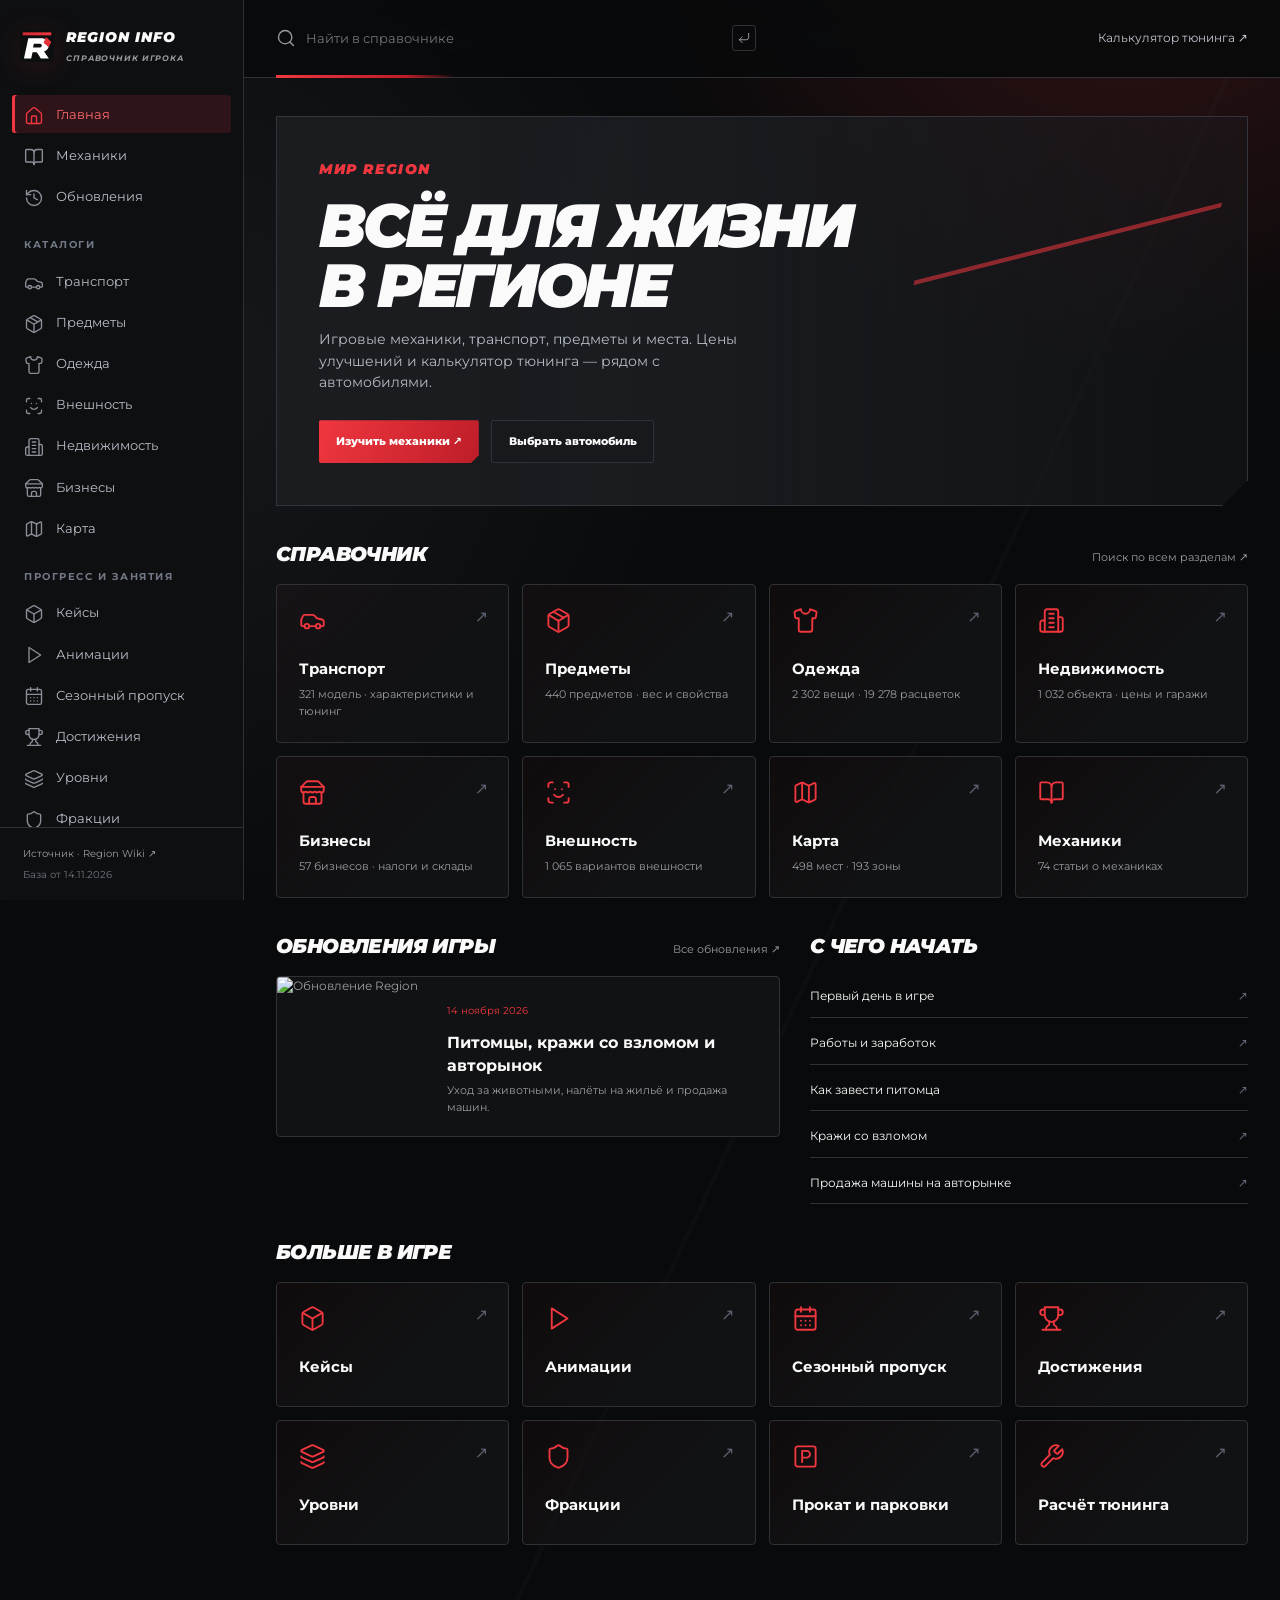
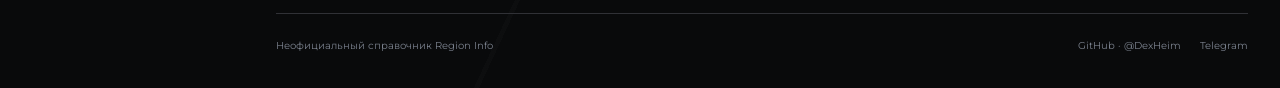
==== index.html @ dac3c439 "Fix nested season reward card sizing" ====
<!doctype html>
<html lang="ru">
<head>
  <meta charset="utf-8">
  <meta name="viewport" content="width=device-width, initial-scale=1">
  <meta name="description" content="Region Info — транспорт и тюнинг, предметы, работы, игровые механики, недвижимость и карта Region.">
  <meta name="theme-color" content="#090a0b">
  <title>Region Info — справочник по игре Region</title>
  <link rel="icon" href="assets/img/region-info-icon.svg" type="image/svg+xml">
  <link rel="stylesheet" href="assets/css/fonts.css">
  <link rel="stylesheet" href="assets/css/wiki.css?v=20261114-6">
  <link rel="stylesheet" href="assets/css/catalog.css?v=20261114-6">
  <link rel="stylesheet" href="assets/css/details.css?v=20261114-6">
</head>
<body>
  <a class="skip" href="#main">К содержанию</a>
  <aside class="sidebar" id="sidebar">
    <a class="brand" href="#/" aria-label="Region Info — главная">
      <img src="assets/img/region-info-icon.svg" width="42" height="42" alt="">
      <span><strong>REGION INFO</strong><small>Справочник игрока</small></span>
    </a>
    <nav id="navigation" aria-label="Разделы справочника"></nav>
    <div class="sidebar-footer">
      <a href="https://wiki.region.game/" target="_blank" rel="noreferrer">Источник · Region Wiki ↗</a>
      <span id="importDate">Загрузка базы…</span>
    </div>
  </aside>
  <div class="workspace">
    <header class="topbar">
      <button class="icon-button menu-button" id="menuButton" aria-label="Открыть разделы" aria-expanded="false" aria-controls="sidebar"><svg class="icon" aria-hidden="true"><use href="assets/img/icons.svg#menu"></use></svg></button>
      <a class="mobile-brand" href="#/">REGION INFO</a>
      <form class="global-search" id="globalSearch" role="search">
        <span aria-hidden="true"><svg class="icon" aria-hidden="true"><use href="assets/img/icons.svg#search"></use></svg></span>
        <label class="sr-only" for="globalQuery">Поиск по всему справочнику</label>
        <input id="globalQuery" type="search" placeholder="Найти в справочнике" autocomplete="off">
        <button type="submit" aria-label="Найти"><svg class="icon" aria-hidden="true"><use href="assets/img/icons.svg#corner-down-left"></use></svg></button>
      </form>
      <a class="topbar-tuning" href="#/tuning">Калькулятор тюнинга ↗</a>
    </header>
    <main id="main" tabindex="-1"><div class="loading" role="status">Загружаем справочник…</div></main>
    <footer class="footer">
      <span>Неофициальный справочник Region Info</span>
      <span><a href="https://github.com/DexHeim" target="_blank" rel="noreferrer">GitHub · @DexHeim</a> <a href="https://t.me/DexHeim" target="_blank" rel="noreferrer">Telegram</a></span>
    </footer>
  </div>
  <aside id="compareTray" class="compare-tray" hidden aria-live="polite">
    <span id="compareCount"></span>
    <button id="compareClear" class="quiet-button" type="button">Очистить</button>
    <button id="compareOpen" class="primary-button" type="button">Сравнить</button>
  </aside>
  <dialog id="compareDialog" class="compare-dialog" aria-labelledby="compareTitle">
    <div class="dialog-head"><h2 id="compareTitle">Сравнение транспорта</h2><button class="icon-button" id="compareClose" aria-label="Закрыть сравнение"><svg class="icon" aria-hidden="true"><use href="assets/img/icons.svg#x"></use></svg></button></div>
    <div id="compareContent"></div>
  </dialog>
  <dialog id="imageDialog" class="image-dialog" aria-label="Просмотр изображения">
    <button id="imageDialogClose" class="icon-button" aria-label="Закрыть изображение"><svg class="icon" aria-hidden="true"><use href="assets/img/icons.svg#x"></use></svg></button>
    <img id="expandedImage" alt="">
    <p id="expandedImageCaption"></p>
  </dialog>
  <div id="toast" class="toast" role="status" hidden></div>
  <noscript><p>Для поиска, каталогов и карты включите JavaScript. <a href="https://wiki.region.game/">Открыть Region Wiki</a></p></noscript>
  <script src="assets/js/tuning.js?v=20260925-4"></script>
  <script src="assets/js/wiki.js?v=20261114-6" defer></script>
</body>
</html>
---- assets/css/fonts.css ----
@font-face {
  font-family: 'Montserrat';
  font-style: italic;
  font-weight: 700 900;
  font-display: swap;
  src: url(../fonts/montserrat-italic-cyrillic.woff2) format('woff2');
  unicode-range: U+0301, U+0400-045F, U+0490-0491, U+04B0-04B1, U+2116;
}
@font-face {
  font-family: 'Montserrat';
  font-style: italic;
  font-weight: 700 900;
  font-display: swap;
  src: url(../fonts/montserrat-italic-latin.woff2) format('woff2');
  unicode-range: U+0000-00FF, U+0131, U+0152-0153, U+02BB-02BC, U+02C6, U+02DA, U+02DC, U+0304, U+0308, U+0329, U+2000-206F, U+20AC, U+2122, U+2191, U+2193, U+2212, U+2215, U+FEFF, U+FFFD;
}
@font-face {
  font-family: 'Montserrat';
  font-style: normal;
  font-weight: 400 900;
  font-display: swap;
  src: url(../fonts/montserrat-normal-cyrillic.woff2) format('woff2');
  unicode-range: U+0301, U+0400-045F, U+0490-0491, U+04B0-04B1, U+2116;
}
@font-face {
  font-family: 'Montserrat';
  font-style: normal;
  font-weight: 400 900;
  font-display: swap;
  src: url(../fonts/montserrat-normal-latin.woff2) format('woff2');
  unicode-range: U+0000-00FF, U+0131, U+0152-0153, U+02BB-02BC, U+02C6, U+02DA, U+02DC, U+0304, U+0308, U+0329, U+2000-206F, U+20AC, U+2122, U+2191, U+2193, U+2212, U+2215, U+FEFF, U+FFFD;
}
---- assets/css/wiki.css ----
:root {
  color-scheme: dark;
  --bg: #090a0b;
  --panel: #111214;
  --raised: #18191c;
  --line: #303136;
  --text: #fafafa;
  --muted: #9b9ca2;
  --accent: #f0373f;
  --accent-dark: #bd1d28;
  --accent-soft: rgba(240,55,63,.14);
  --radius: 4px;
  font-family: Montserrat, Inter, ui-sans-serif, system-ui, "Segoe UI", sans-serif;
}
* { box-sizing: border-box; }
body {
  min-width: 0;
  margin: 0;
  background:
    linear-gradient(115deg, transparent 0 61%, rgba(255,255,255,.014) 61% 61.25%, transparent 61.25%),
    radial-gradient(circle at 88% -8%, rgba(240,55,63,.2), transparent 32rem),
    radial-gradient(circle at 12% 22%, rgba(38,42,50,.45), transparent 35rem), var(--bg);
  color: var(--text);
  line-height: 1.55;
}
a { color: inherit; text-decoration: none; }
button, input, select { font: inherit; color: inherit; }
button, select { cursor: pointer; }
button { border: 0; }
button:disabled { cursor: default; opacity: .4; }
button:focus-visible, a:focus-visible, input:focus-visible, select:focus-visible, summary:focus-visible { outline: 2px solid var(--accent); outline-offset: 4px; }
input, select { min-width: 0; border: 1px solid var(--line); border-radius: 4px; background: var(--panel); padding: .7rem .85rem; }
[hidden] { display: none !important; }
.sr-only, .skip { position: absolute; width: 1px; height: 1px; padding: 0; overflow: hidden; clip: rect(0,0,0,0); white-space: nowrap; }
.skip:focus { position: fixed; z-index: 100; width: auto; height: auto; clip: auto; top: 12px; left: 12px; padding: 12px 20px; background: var(--accent); }
.sidebar { position: fixed; inset: 0 auto 0 0; width: 244px; display: flex; flex-direction: column; border-right: 1px solid var(--line); background: #0e0f11; z-index: 25; }
.brand { display: flex; align-items: center; gap: 10px; padding: 27px 18px; }
.brand strong { display: block; font-size: 14px; font-style: italic; font-weight: 900; letter-spacing: .07em; }
.brand small { display: block; margin-top: 3px; color: var(--muted); font-size: 8px; font-style: italic; letter-spacing: .11em; text-transform: uppercase; }
.brand img { width: 38px; height: 38px; filter: drop-shadow(0 5px 14px #f0373f22); }
#navigation { padding: 0 12px 20px; overflow: auto; flex: 1; scrollbar-width: thin; }
.nav-label { margin: 22px 12px 9px; font-size: 10px; font-weight: 700; color: #727986; text-transform: uppercase; letter-spacing: 1.5px; }
.nav-link { display: flex; gap: 12px; align-items: center; padding: 9px 12px; margin: 3px 0; border-radius: 3px; font-size: 13px; color: #b9bec8; }
.nav-link:hover { background: var(--raised); color: #fff; }
.nav-link[aria-current="page"] { background: var(--accent-soft); color: #ff6970; box-shadow: inset 3px 0 var(--accent); }
.nav-icon { width: 20px; height: 20px; flex: 0 0 20px; color: #8a8e97; }
.icon { display: inline-block; width: 20px; height: 20px; flex-shrink: 0; fill: none; stroke: currentColor; stroke-width: 1.65; stroke-linecap: round; stroke-linejoin: round; vertical-align: middle; }
.nav-link[aria-current] .nav-icon { color: var(--accent); }
.sidebar-footer { padding: 18px 23px; border-top: 1px solid var(--line); font-size: 10px; color: var(--muted); }
.sidebar-footer span { display: block; margin-top: 5px; color: #6e7580; }
.workspace { margin-left: 244px; }
.topbar { height: 78px; display: flex; align-items: center; justify-content: space-between; gap: 18px; padding: 0 32px; border-bottom: 1px solid var(--line); background: #090a0beb; position: sticky; top: 0; z-index: 20; backdrop-filter: blur(16px); }
.global-search { display: flex; gap: 10px; align-items: center; width: min(480px, 65%); }
.global-search > span { display: flex; color: var(--muted); }
.global-search input { width: 100%; border: 0; background: transparent; padding-left: 0; font-size: 13px; }
.global-search button { color: var(--muted); border: 1px solid var(--line); border-radius: 3px; background: none; width: 28px; height: 26px; display: grid; place-items: center; padding: 0; }
.topbar-tuning { font-size: 12px; color: #c2c6cf; white-space: nowrap; }
.global-search button .icon { width: 14px; height: 14px; }
.topbar::after { content: ""; position: absolute; bottom: -1px; left: 32px; width: 180px; height: 3px; background: linear-gradient(90deg, var(--accent), var(--accent-dark) 72%, transparent); clip-path: polygon(0 0,100% 0,96% 100%,0 100%); }
.icon-button.menu-button, .mobile-brand { display: none; }
main { min-height: calc(100vh - 180px); max-width: 1900px; padding: 38px 32px 68px; margin: auto; }
main:focus { outline: none; }
.eyebrow { color: var(--accent); text-transform: uppercase; letter-spacing: 1.6px; font-weight: 900; font-style: italic; font-size: 11px; margin: 0 0 14px; }
h1 { font-size: clamp(29px, 3.7vw, 49px); line-height: 1.13; margin: 0; letter-spacing: -.055em; font-weight: 900; font-style: italic; text-transform: uppercase; }
h2 { font-size: 23px; letter-spacing: -.6px; margin: 0 0 18px; line-height: 1.3; }
h3 { font-size: 16px; line-height: 1.4; }
.muted, .intro { color: var(--muted); }
.intro { font-size: 14px; max-width: 700px; margin: 15px 0 0; }
.page-head { margin: 0 0 28px; }
.page-head h1 { font-size: clamp(28px, 3vw, 39px); }
.breadcrumbs { display: flex; gap: 9px; color: var(--muted); font-size: 12px; margin-bottom: 22px; flex-wrap: wrap; }
.breadcrumbs a:hover { color: var(--accent); }
.hero { min-height: 288px; padding: 42px; border: 1px solid #34353c; border-radius: 0; clip-path: polygon(0 0,100% 0,100% calc(100% - 26px),calc(100% - 26px) 100%,0 100%); overflow: hidden; position: relative; background: linear-gradient(90deg, #1a1c20 12%, #1a1c20ed 44%, #1a1c2066), url("https://wiki.region.game/img/hero/city-1600.webp") center right / cover; }
.hero::after { content: ""; position: absolute; inset: 0 5% 0 auto; width: 30%; pointer-events: none; background: linear-gradient(165deg,transparent 0 35%,#f0373f8a 35.2% 36%,transparent 36.2%); transform: skewX(-12deg); }
.hero h1 { max-width: 700px; font-size: clamp(40px,4.8vw,72px); line-height: .98; }
.hero > * { position: relative; z-index: 1; }
.hero p { max-width: 430px; color: #b5bac4; font-size: 14px; }
.hero .eyebrow { color: var(--accent); }
.hero-links { display: flex; gap: 12px; margin-top: 26px; flex-wrap: wrap; }
.primary-button, .quiet-button { display: inline-flex; align-items: center; justify-content: center; border-radius: 2px; padding: .75rem 1.05rem; font-size: 11px; font-weight: 800; gap: 8px; }
.primary-button { background: linear-gradient(115deg,var(--accent),var(--accent-dark)); color: white; clip-path: polygon(0 0,100% 0,100% calc(100% - 8px),calc(100% - 8px) 100%,0 100%); }
.primary-button:hover { background: #ff5961; }
.quiet-button { background: var(--raised); border: 1px solid var(--line); }
.section-heading { display: flex; align-items: baseline; justify-content: space-between; gap: 16px; margin: 35px 0 17px; }
.section-heading h2 { margin: 0; font-size: 20px; font-weight: 900; font-style: italic; text-transform: uppercase; }
.section-heading a { color: var(--muted); font-size: 11px; }
.section-grid { display: grid; grid-template-columns: repeat(4, minmax(0,1fr)); gap: 13px; }
.section-card { border: 1px solid var(--line); padding: 22px; border-radius: var(--radius); background: linear-gradient(135deg,#f0373f08,var(--panel) 60%); position: relative; transition: border-color .2s, transform .2s; }
.section-card:hover { border-color: #96383f; transform: translateY(-2px); }
.section-card .section-icon { color: var(--accent); display: block; margin-bottom: 24px; line-height: 1; }
.section-icon .icon { width: 27px; height: 27px; }
.section-card h3 { margin: 0 0 7px; font-size: 15px; }
.section-card p { margin: 0; color: var(--muted); font-size: 11px; }
.section-card .arrow { position: absolute; right: 20px; top: 20px; color: #5a616e; }
.home-columns { display: grid; grid-template-columns: 1.15fr 1fr; gap: 30px; }
.update-card { display: grid; grid-template-columns: 150px 1fr; overflow: hidden; border: 1px solid var(--line); background: var(--panel); border-radius: var(--radius); min-height: 148px; }
.update-card img { width: 100%; height: 100%; object-fit: cover; }
.update-card > div { padding: 20px; }
.update-card time { color: var(--accent); font-size: 10px; }
.update-card h3 { margin: 10px 0 5px; }
.update-card p { color: var(--muted); font-size: 11px; margin: 0; }
.quick-links { display: flex; flex-direction: column; gap: 5px; }
.quick-links a { border-bottom: 1px solid var(--line); padding: 11px 0; display: flex; justify-content: space-between; gap: 15px; font-size: 12px; }
.quick-links a span { color: #626b7a; }
.toolbar { display: flex; gap: 10px; align-items: center; flex-wrap: wrap; padding: 16px; background: var(--panel); border: 1px solid var(--line); border-radius: var(--radius); margin-bottom: 16px; }
.toolbar input[type="search"] { flex: 1; min-width: 170px; background: var(--bg); }
.toolbar input[type="number"] { width: 128px; }
.toolbar select { max-width: 220px; font-size: 12px; }
.filter-toggle { display: none; }
.filter-label { display: flex; flex-direction: column; gap: 6px; font-size: 10px; color: var(--muted); }
.result-line { display: flex; justify-content: space-between; align-items: center; gap: 10px; margin: 18px 0; font-size: 12px; color: var(--muted); }
.result-line label { display: flex; align-items: center; gap: 8px; }
.result-line select { padding: 5px; }
.catalog-guide { font-size: 13px; margin: -10px 0 24px; color: #f5848b; }
.catalog-grid { display: grid; grid-template-columns: repeat(3, minmax(0,1fr)); gap: 16px; }
.catalog-table-wrap { overflow: auto; }
.catalog-table { width: 100%; border-collapse: collapse; font-size: 12px; }
.catalog-table th, .catalog-table td { padding: 14px; border-bottom: 1px solid var(--line); text-align: left; min-width: 110px; }
.catalog-table thead { color: var(--muted); background: var(--panel); }
.catalog-table a { color: #f5848b; }
.catalog-table tbody tr:hover { background: var(--panel); }
.catalog-card { display: flex; flex-direction: column; overflow: hidden; border: 1px solid var(--line); background: var(--panel); border-radius: var(--radius); min-width: 0; }
.catalog-card:hover { border-color: #5b616e; }
.card-media { position: relative; display: grid; place-items: center; height: 190px; flex: 0 0 190px; background: radial-gradient(ellipse at 50% 110%, #36394290, transparent 70%), #1b1d22; overflow: hidden; }
.card-media img { position: absolute; inset: 0; display: block; width: 100%; height: 100%; min-width: 0; min-height: 0; max-width: 100%; max-height: 100%; object-fit: contain; object-position: center; padding: 18px; }
.card-media img.cover { object-fit: cover; padding: 0; }
.card-media img.media-icon { padding: 57px; }
.media-placeholder { color: #b6bcc7; font-size: 70px; font-weight: 500; line-height: 1; }
.media-placeholder--currency { color: #d5ba7b; font-size: 92px; }
.media-unavailable { font-size: 12px; color: var(--muted); }
.media-note { border: 1px solid var(--line); border-radius: 9px; padding: 18px; background: var(--panel); color: var(--muted); font-size: 13px; }
.card-badge { position: absolute; z-index: 1; top: 12px; left: 12px; padding: 5px 9px; border: 1px solid #ffffff24; border-radius: 6px; background: #101113d9; font-size: 11px; font-weight: 600; }
.card-body { display: flex; flex-direction: column; padding: 18px; flex: 1; }
.card-category { font-size: 12px; color: var(--muted); margin: 0 0 8px; }
.card-body h2 { margin: 0 0 12px; font-size: 17px; letter-spacing: -.3px; }
.card-price { color: #fff; font-size: 17px; font-weight: 650; margin: 0 0 12px; }
.card-price small { display: block; margin-bottom: 4px; color: var(--muted); font-size: 11px; font-weight: 400; }
.card-description, .card-foot { font-size: 12px; color: var(--muted); margin: 0 0 14px; }
.card-foot { margin: 13px 0 0; }
.card-stats { display: grid; grid-template-columns: repeat(2,minmax(0,1fr)); gap: 12px; color: #d2d7df; font-size: 13px; border-top: 1px solid var(--line); padding-top: 14px; margin: 14px 0 0; }
.card-stats dt { color: var(--muted); font-size: 11px; line-height: 1.4; margin-bottom: 4px; }
.card-stats dd { margin: 0; overflow-wrap: anywhere; }
.card-stats > div:only-child { grid-column: 1 / -1; }
.card-body > .card-stats { margin-top: auto; }
.compare-select { display: flex; gap: 8px; align-items: center; padding: 11px 18px; border-top: 1px solid var(--line); color: var(--muted); font-size: 11px; }
.compare-select input { accent-color: var(--accent); }
.pagination { display: flex; justify-content: center; gap: 6px; margin: 28px 0; flex-wrap: wrap; }
.pagination button { background: var(--panel); border: 1px solid var(--line); border-radius: 7px; padding: 7px 12px; font-size: 12px; }
.pagination button[aria-current] { background: var(--accent); border-color: var(--accent); }
.empty, .loading, .error { padding: 60px 24px; text-align: center; color: var(--muted); border: 1px solid var(--line); border-radius: var(--radius); }
.article-categories { display: flex; flex-wrap: wrap; gap: 7px; margin: 23px 0; }
.category-link { padding: 7px 12px; border: 1px solid var(--line); border-radius: 7px; font-size: 11px; color: var(--muted); }
.category-link.active, .category-link:hover { color: #fff; background: var(--raised); border-color: #666f7e; }
.article-group { margin-top: 35px; scroll-margin-top: 100px; }
.article-links { display: grid; grid-template-columns: repeat(2,minmax(0,1fr)); gap: 12px; }
.article-link { padding: 21px; border: 1px solid var(--line); border-radius: 11px; background: var(--panel); }
.article-link:hover { border-color: #596373; }
.article-link h3 { margin: 0 0 8px; font-size: 14px; }
.article-link p { color: var(--muted); margin: 0; font-size: 12px; }
.article-layout { display: grid; grid-template-columns: minmax(0, 900px) 210px; gap: 35px; align-items: start; }
.article-toc { position: sticky; top: 110px; border-left: 1px solid var(--line); padding-left: 20px; max-height: calc(100vh - 150px); overflow: auto; }
.article-toc strong { font-size: 11px; color: var(--muted); display: block; margin-bottom: 12px; }
.article-toc summary { cursor: pointer; color: #d4d9e2; font-size: 12px; margin-bottom: 10px; }
.article-toc a { display: block; padding: 6px 0; color: #aeb5c0; font-size: 11px; }
.article-toc a:hover { color: var(--accent); }
.document-intro { max-width: 850px; margin-bottom: 30px; }
.source-note { color: var(--muted); font-size: 11px; margin: 26px 0; }
.source-note a { color: #c5cbd4; text-decoration: underline; text-underline-offset: 3px; }
.prose { min-width: 0; color: #c4cad3; font-size: 14px; overflow-wrap: anywhere; }
.prose > div, .prose > section { margin-bottom: 24px; }
.prose h2 { color: var(--text); font-size: 23px; margin-top: 40px; margin-bottom: 18px; }
.prose h3, .prose h4 { color: var(--text); margin-top: 25px; }
.prose p { margin: 14px 0; line-height: 1.85; }
.prose a { color: #f9757e; text-decoration: underline; text-underline-offset: 3px; }
.prose li { margin: 8px 0; }
.prose strong { color: #e9edf2; }
.prose img, .prose video { max-width: 100%; height: auto; border-radius: 9px; }
.prose img { max-height: 440px; object-fit: contain; }
.prose img[data-media-kind="icon"] { width: 96px; height: 96px; max-height: 96px; padding: 12px; }
.prose figure { margin: 22px 0; }
.prose figcaption { color: var(--muted); text-align: center; font-size: 11px; }
.prose table { width: 100%; border-collapse: collapse; margin: 20px 0; font-size: 12px; }
.prose th, .prose td { border-bottom: 1px solid var(--line); padding: 12px; text-align: left; vertical-align: top; }
.prose th { background: var(--raised); color: #fff; }
.prose dl { border: 1px solid var(--line); border-radius: 10px; margin: 18px 0; overflow: hidden; }
.prose dl > div { display: flex; flex-wrap: wrap; align-items: start; padding: 11px 16px; gap: 10px; border-bottom: 1px solid var(--line); }
.prose dl > div:last-child { border-bottom: 0; }
.prose dt { flex: 1 1 150px; color: var(--muted); }
.prose dd { margin: 0; flex: 1 1 150px; color: #e4e9ef; }
.prose details { margin: 15px 0; padding: 14px 18px; border: 1px solid var(--line); border-radius: 9px; }
.prose summary { cursor: pointer; font-weight: 600; color: white; }
.prose [data-anchor] { scroll-margin-top: 105px; }
.prose .related-grid { list-style: none; padding: 0; display: grid; grid-template-columns: repeat(3,minmax(0,1fr)); gap: 12px; }
.prose .related-grid > li { padding: 12px; margin: 0; border: 1px solid var(--line); border-radius: 9px; font-size: 12px; }
.prose .related-grid img { width: 100%; height: 115px; object-fit: contain; }
.prose .gallery { display: flex; gap: 8px; overflow: auto; }
.prose .gallery { list-style: none; padding: 0; }
.prose .gallery li { flex-shrink: 0; margin: 0; }
.prose .gallery img { width: 95px; height: 100px; object-fit: contain; cursor: pointer; }
.prose .imported-hero { display: grid; grid-template-columns: minmax(0,1fr) minmax(0,1fr); gap: 24px; margin-bottom: 35px; }
.prose .imported-stage { position: relative; display: grid; place-items: center; border-radius: 12px; background: var(--panel); padding: 20px; }
.prose .imported-stage img { width: 100%; height: 240px; object-fit: contain; }
.prose .imported-stage > span { color: var(--muted); font-size: 11px; }
.prose .shop-list { margin: 20px 0; display: flex; flex-direction: column; gap: 8px; }
.prose .shop-row { display: flex; align-items: center; flex-wrap: wrap; gap: 8px; padding: 10px; border: 1px solid var(--line); border-radius: 8px; font-size: 11px; }
.prose .shop-row img { width: 65px; height: 32px; object-fit: contain; }
.prose .shop-logos img { width: 28px; height: 22px; object-fit: contain; }
.prose .imported-kpis { display: grid; grid-template-columns: repeat(4,minmax(0,1fr)); gap: 10px; }
.prose .imported-kpi { padding: 12px; border: 1px solid var(--line); border-radius: 9px; font-size: 12px; }
.prose .imported-kpi > span { display: block; margin: 5px 0; }
.prose .imported-groups { display: grid; grid-template-columns: repeat(2,minmax(0,1fr)); gap: 15px; }
.prose--vehicle .imported-hero { grid-template-columns: 1fr; }
.prose--vehicle .imported-hero .imported-stage { display: none; }
.detail-hero { display: grid; grid-template-columns: 1fr 1fr; gap: 28px; margin: 25px 0 30px; }
.detail-image { background: radial-gradient(ellipse at bottom, #363a43 0, #1b1d22 65%); width: 100%; max-height: 310px; object-fit: contain; border-radius: var(--radius); padding: 20px; }
.detail-facts { display: grid; grid-template-columns: repeat(2,1fr); gap: 10px; }
.detail-fact { border: 1px solid var(--line); padding: 17px; border-radius: 10px; background: var(--panel); }
.detail-fact span { color: var(--muted); font-size: 11px; display: block; margin-bottom: 8px; }
.detail-fact strong { font-size: 19px; }
.tuning-panel { margin: 30px 0; border: 1px solid #533036; border-radius: var(--radius); padding: 25px; background: #1d171a; }
.tuning-panel h2 { margin-bottom: 12px; }
.tuning-note { color: var(--muted); font-size: 12px; max-width: 800px; }
.tuning-summary { display: grid; grid-template-columns: repeat(3,1fr); gap: 12px; margin: 20px 0; }
.tuning-summary div { padding: 15px; border: 1px solid var(--line); border-radius: 9px; background: var(--panel); }
.tuning-summary span { display: block; font-size: 11px; color: var(--muted); margin-bottom: 7px; }
.tuning-summary strong { font-size: 18px; }
.tuning-groups { display: grid; grid-template-columns: repeat(3,1fr); gap: 12px; padding-top: 15px; }
.tuning-group { padding: 16px; background: var(--panel); border: 1px solid var(--line); border-radius: 9px; }
.tuning-group h3 { margin: 0 0 12px; font-size: 13px; }
.tuning-group ul { list-style: none; padding: 0; margin: 0; }
.tuning-group li { display: flex; gap: 12px; justify-content: space-between; font-size: 11px; padding: 7px 0; border-top: 1px solid #29282d; }
.tuning-group li span { color: var(--muted); }
.tuning-group li strong { white-space: nowrap; }
.tuning-panel details { border-top: 1px solid #483037; padding-top: 15px; margin-top: 18px; }
.tuning-panel summary { cursor: pointer; font-size: 13px; }
.calculator-form { display: flex; gap: 15px; margin: 23px 0; }
.calculator-form label { display: flex; flex-direction: column; gap: 8px; color: var(--muted); font-size: 12px; }
.calculator-form input { width: 220px; }
.compare-tray { position: fixed; z-index: 35; bottom: 22px; left: calc(50% + 122px); transform: translateX(-50%); padding: 12px 18px; display: flex; gap: 15px; align-items: center; background: #25282ff5; border: 1px solid #6a3c43; box-shadow: 0 8px 60px #0009; border-radius: 12px; font-size: 12px; }
.compare-dialog { background: var(--bg); color: var(--text); border: 1px solid var(--line); border-radius: 5px; width: min(1100px,95vw); max-height: 90vh; padding: 25px; }
.compare-dialog::backdrop { background: #000b; backdrop-filter: blur(4px); }
.dialog-head { display: flex; justify-content: space-between; align-items: center; }
.dialog-head h2 { margin: 0; }
.icon-button { background: var(--raised); width: 35px; height: 35px; border: 1px solid var(--line); border-radius: 3px; display: inline-grid; place-items: center; padding: 0; }
#compareContent { overflow: auto; margin-top: 22px; }
.compare-table { width: 100%; border-collapse: collapse; min-width: 620px; font-size: 12px; }
.compare-table th, .compare-table td { padding: 13px; border-bottom: 1px solid var(--line); text-align: left; }
.compare-table img { width: 160px; height: 95px; object-fit: contain; display: block; }
.compare-table .best { color: #8ed89f; background: #2b51382d; }
.search-results { max-width: 960px; }
.search-result { display: block; padding: 20px 0; border-bottom: 1px solid var(--line); }
.search-result h2 { margin: 6px 0; font-size: 18px; }
.search-result p { font-size: 12px; color: var(--muted); margin: 7px 0; }
.search-result span { color: var(--accent); font-size: 10px; }
.map-layout { display: grid; grid-template-columns: 230px minmax(0,1fr); border: 1px solid var(--line); border-radius: var(--radius); overflow: hidden; height: 680px; max-height: calc(100vh - 240px); min-height: 420px; }
.map-filters { padding: 17px; background: var(--panel); overflow: auto; }
.map-filters input[type="search"] { width: 100%; font-size: 11px; margin-bottom: 12px; }
.map-filters label { display: flex; gap: 9px; align-items: center; font-size: 11px; padding: 6px 0; cursor: pointer; }
.map-filters input[type="checkbox"] { accent-color: var(--accent); }
.map-filters h3 { font-size: 11px; margin: 20px 0 7px; }
.map-surface { position: relative; overflow: hidden; background: #0c0d0f; touch-action: none; cursor: grab; }
.map-surface:active { cursor: grabbing; }
.map-plane { position: absolute; transform-origin: 0 0; }
.map-tile { position: absolute; width: 256px; height: 256px; pointer-events: none; user-select: none; }
.map-zones { position: absolute; inset: 0; pointer-events: none; }
.map-marker { position: absolute; width: 24px; height: 24px; padding: 2px; transform: translate(-50%,-50%); background: #262a32dd; border: 1px solid #656b7a; border-radius: 50%; }
.map-marker:hover { z-index: 5; outline: 2px solid var(--accent); }
.map-marker img { width: 100%; height: 100%; }
.map-controls { position: absolute; right: 12px; top: 12px; display: flex; flex-direction: column; gap: 5px; }
.map-popup { position: absolute; bottom: 15px; left: 15px; right: 15px; max-width: 400px; padding: 18px; border: 1px solid #596271; border-radius: 10px; background: #1c2026f7; font-size: 12px; box-shadow: 0 5px 25px #0008; }
.map-popup h3 { margin: 0 0 8px; }
.map-popup p { color: var(--muted); margin: 8px 0; }
.map-popup a { color: #ff7e85; display: inline-block; margin-top: 8px; }
.map-popup .icon-button { position: absolute; right: 8px; top: 8px; width: 23px; height: 23px; font-size: 16px; }
.map-location-list { margin-top: 20px; display: flex; flex-wrap: wrap; gap: 7px; }
.map-location-list button { background: var(--panel); border: 1px solid var(--line); border-radius: 7px; padding: 7px 10px; font-size: 11px; }
.toast { position: fixed; right: 25px; bottom: 90px; z-index: 60; padding: 14px 20px; border-radius: 9px; background: var(--raised); border: 1px solid var(--line); font-size: 12px; }
.footer { border-top: 1px solid var(--line); margin: 0 32px; padding: 24px 0 34px; display: flex; justify-content: space-between; gap: 12px; flex-wrap: wrap; color: #7b828e; font-size: 10px; }
.footer a { margin-left: 16px; }
.vehicle-page-links { display: flex; flex-wrap: wrap; gap: 10px 24px; margin: -10px 0 30px; font-size: 11px; color: #b9bbc2; }
.vehicle-page-links a { display: inline-flex; align-items: center; gap: 8px; }
.vehicle-page-links a:hover { color: var(--accent); }
.vehicle-page-links .icon { width: 16px; height: 16px; }
.vehicle-catalog { display: grid; grid-template-columns: 210px minmax(0,1fr); gap: 28px; align-items: start; }
.vehicle-filters { border-top: 2px solid var(--accent); }
.filter-heading { display: flex; justify-content: space-between; align-items: center; padding: 17px 0; }
.filter-heading h2 { margin: 0; font-size: 15px; font-weight: 800; }
.filter-heading button { padding: 5px 0 5px 8px; background: none; color: var(--muted); font-size: 10px; }
.filter-heading button:hover { color: var(--accent); }
.filter-section { padding: 18px 0; border-top: 1px solid var(--line); }
.filter-section h3 { margin: 0 0 14px; font-size: 11px; font-weight: 700; }
.filter-section .filter-label + .filter-label { margin-top: 12px; }
.filter-section select { width: 100%; font-size: 11px; padding: 11px 9px; }
.access-grid { display: grid; grid-template-columns: repeat(2,minmax(0,1fr)); gap: 7px; }
.access-grid button { display: grid; grid-template-columns: 1fr auto; gap: 14px 4px; text-align: left; padding: 13px 10px; background: var(--panel); color: #b1b3ba; border: 1px solid var(--line); border-radius: 3px; font-size: 10px; }
.access-grid button > span:last-child { grid-column: 1 / -1; font-weight: 600; }
.access-grid button .icon { width: 19px; height: 19px; }
.access-count { color: var(--muted); font-size: 10px; }
.access-grid button[aria-pressed="true"] { border-color: #b4313a; background: var(--accent-soft); color: #fff; }
.access-grid button[aria-pressed="true"] .icon { color: var(--accent); }
.class-chips { display: flex; flex-wrap: wrap; gap: 6px; }
.class-chips button { display: inline-flex; align-items: center; gap: 7px; padding: 7px 8px; background: var(--panel); color: #b6b8bf; border: 1px solid var(--line); border-radius: 3px; font-size: 9px; }
.class-chips button span { color: #747780; font-size: 9px; }
.class-chips button[aria-pressed="true"] { color: #ff747b; border-color: #9f3038; background: var(--accent-soft); }
.range-inputs { display: grid; grid-template-columns: repeat(2,minmax(0,1fr)); gap: 7px; }
.range-inputs label { position: relative; }
.range-inputs label > span { position: absolute; top: 6px; left: 10px; font-size: 9px; color: var(--muted); pointer-events: none; }
.range-inputs input { width: 100%; padding: 23px 8px 8px; font-size: 10px; appearance: textfield; }
.range-inputs input::-webkit-inner-spin-button { appearance: none; }
.vehicle-filter-toggle { display: none; }
.vehicle-toolbar { display: flex; gap: 10px; align-items: stretch; scroll-margin-top: 100px; }
.vehicle-search { display: flex; flex: 1; align-items: center; gap: 10px; border: 1px solid var(--line); border-radius: 4px; background: var(--panel); padding: 0 14px; min-width: 0; }
.vehicle-search .icon { width: 18px; height: 18px; color: var(--muted); }
.vehicle-search input { padding: 13px 0; width: 100%; border: 0; background: transparent; font-size: 11px; }
.vehicle-toolbar > select { width: 175px; font-size: 10px; padding: 10px; }
.view-switch { display: flex; padding: 4px; border: 1px solid var(--line); border-radius: 4px; background: var(--panel); }
.view-switch button { display: grid; place-items: center; width: 34px; padding: 0; border-radius: 2px; background: none; color: var(--muted); }
.view-switch button .icon { width: 17px; height: 17px; }
.view-switch button[aria-pressed="true"] { color: #fff; background: #292a2e; }
.vehicle-results { min-width: 0; }
.vehicle-results .result-line { margin: 17px 0; font-size: 10px; }
.vehicle-results .result-line strong { color: var(--text); font-size: 13px; }
.vehicle-results .result-line select { font-size: 10px; padding: 4px; }
.vehicle-grid { display: grid; grid-template-columns: repeat(3,minmax(0,1fr)); gap: 14px; }
.vehicle-card { position: relative; overflow: hidden; min-width: 0; border: 1px solid #343035; border-radius: 4px; background: linear-gradient(135deg,#20151888,var(--panel) 70%); transition: border-color .2s, box-shadow .2s; container-type: inline-size; }
.vehicle-card:hover { border-color: #98434a; box-shadow: 0 5px 24px #0004; }
.vehicle-card:has(.vehicle-compare input:checked) { border-color: var(--accent); box-shadow: inset 0 -2px var(--accent); }
.vehicle-media { height: 165px; background: radial-gradient(ellipse at 66% 110%,#68303933,transparent 70%),#0c0d0f; }
.vehicle-media img.vehicle-image { inset: 5% 0 5% 9%; width: 91%; height: 90%; padding: 5px 8px; z-index: 1; object-fit: contain; transition: transform .25s; }
.vehicle-card:hover .vehicle-image { transform: translateX(-4px); }
.vehicle-media img.brand-watermark { inset: -20% auto auto -10%; width: 62%; height: 120%; padding: 0; opacity: .23; object-fit: contain; }
.vehicle-badges { position: absolute; bottom: 10px; left: 11px; display: flex; flex-direction: column; align-items: start; gap: 4px; z-index: 2; }
.vehicle-badges > span { font-size: 8px; padding: 3px 6px; line-height: 1.3; color: #c7c7cd; background: #151518df; border: 1px solid #ffffff15; border-radius: 3px; }
.vehicle-badges > .rarity-badge { color: #b4caff; background: #25324bd9; border-color: #5c82cc33; }
.rarity-4 .rarity-badge { color: #d2b4ff; background: #332047d9; }
.rarity-5 .rarity-badge, .rarity-6 .rarity-badge { color: #f3cf83; background: #3b2e17d9; }
.vehicle-compare { position: absolute; top: 9px; right: 9px; z-index: 3; cursor: pointer; }
.vehicle-compare input { position: absolute; inset: 0; width: 100%; height: 100%; margin: 0; opacity: 0; cursor: pointer; }
.vehicle-compare > span { display: grid; place-items: center; width: 30px; height: 30px; border: 1px solid #ffffff1a; border-radius: 3px; background: #101113dc; color: #a4a6af; pointer-events: none; }
.vehicle-compare .icon { width: 16px; height: 16px; }
.vehicle-compare input:checked + span { color: #fff; background: var(--accent); border-color: var(--accent); }
.vehicle-compare input:focus-visible + span { outline: 2px solid #fff; outline-offset: 3px; }
.vehicle-body { padding: 15px 15px 13px; }
.vehicle-heading { display: flex; align-items: center; justify-content: space-between; gap: 8px; min-height: 44px; }
.vehicle-heading > div:first-child { min-width: 0; }
.vehicle-brand { display: flex; align-items: center; gap: 6px; color: var(--muted); font-size: 11px; margin: 0 0 3px; }
.country-flag { object-fit: cover; border-radius: 2px; }
.vehicle-heading h2 { margin: 0; font-size: 16px; letter-spacing: -.02em; font-weight: 700; line-height: 1.35; overflow-wrap: anywhere; }
.vehicle-price { flex-shrink: 0; max-width: 50%; text-align: right; font-size: 10px; color: var(--muted); }
.vehicle-price strong { display: block; padding: 6px 7px; border: 1px solid #f0373f25; background: #f0373f0f; color: #ff8b91; border-radius: 3px; font-size: 12px; white-space: nowrap; }
.vehicle-price small { display: block; font-size: 8px; margin-bottom: 3px; }
.vehicle-stats { display: grid; grid-template-columns: 1.15fr .9fr 1fr .45fr; gap: 5px; margin: 12px 0 0; padding-top: 11px; border-top: 1px solid #ffffff0c; }
.vehicle-stats > div { display: flex; align-items: center; gap: 5px; min-width: 0; }
.vehicle-stats .icon { width: 14px; height: 14px; color: #777b85; }
.vehicle-stats dd { margin: 0; font-size: 11px; white-space: nowrap; }
.vehicle-grid--list { grid-template-columns: 1fr; }
.vehicle-grid--list .vehicle-card { display: grid; grid-template-columns: 200px minmax(0,1fr); }
.vehicle-grid--list .vehicle-media { height: 135px; }
.vehicle-grid--list .vehicle-body { padding: 16px 20px; }
.vehicle-grid--list .vehicle-heading { padding-right: 30px; }
.vehicle-grid--list .vehicle-stats { max-width: 500px; }
.vehicle-grid--list .vehicle-stats dd { font-size: 11px; }
.vehicle-grid--list .vehicle-heading h2 { font-size: 16px; }
.media-placeholder .icon { width: 64px; height: 64px; opacity: .6; }
@media (min-width: 1900px) {
  .vehicle-grid:not(.vehicle-grid--list) { grid-template-columns: repeat(4,minmax(0,1fr)); }
}
@media (max-width: 1380px) and (min-width: 901px) {
  .vehicle-catalog { grid-template-columns: 190px minmax(0,1fr); gap: 20px; }
  .vehicle-grid:not(.vehicle-grid--list) { grid-template-columns: repeat(2,minmax(0,1fr)); }
}
@media (min-width: 1600px) {
  .catalog-grid { grid-template-columns: repeat(4,minmax(0,1fr)); }
}
@media (max-width: 1200px) {
  main { padding: 30px 25px 60px; }
  .topbar { padding: 0 25px; }
  .section-grid { grid-template-columns: repeat(3,minmax(0,1fr)); }
  .catalog-grid { grid-template-columns: repeat(2,minmax(0,1fr)); }
  .article-layout { grid-template-columns: minmax(0,1fr); }
  .article-toc { position: static; order: -1; max-height: 210px; }
  .home-columns { grid-template-columns: 1fr; gap: 0; }
  .tuning-groups { grid-template-columns: repeat(2,minmax(0,1fr)); }
}
@media (max-width: 900px) {
  .sidebar { width: 224px; visibility: hidden; pointer-events: none; transform: translateX(-100%); transition: transform .2s; box-shadow: 10px 0 60px #0009; }
  body.menu-open .sidebar { visibility: visible; pointer-events: auto; transform: translateX(0); }
  .workspace { margin-left: 0; }
  .icon-button.menu-button { display: inline-grid; flex-shrink: 0; }
  .mobile-brand { display: block; flex-shrink: 0; }
  .mobile-brand { font-weight: 900; font-style: italic; font-size: 12px; }
  .topbar { height: 67px; padding: 0 20px; }
  .topbar-tuning { display: none; }
  .global-search { margin-left: auto; width: min(400px,55%); }
  .global-search input { font-size: 12px; }
  .compare-tray { left: 50%; }
  .vehicle-catalog { grid-template-columns: 185px minmax(0,1fr); gap: 20px; }
  .vehicle-grid:not(.vehicle-grid--list) { grid-template-columns: repeat(2,minmax(0,1fr)); }
  .vehicle-toolbar { flex-wrap: wrap; }
  .vehicle-search { flex-basis: 100%; }
  .vehicle-toolbar > select { flex: 1; width: auto; }
  .view-switch button { height: 30px; }
}
@media (max-width: 760px) {
  .vehicle-catalog { grid-template-columns: minmax(0,1fr); gap: 14px; }
  .vehicle-filter-toggle { display: inline-flex; justify-self: start; }
  .vehicle-filter-toggle .icon { width: 16px; height: 16px; }
  .vehicle-filters { display: none; }
  .vehicle-filters.is-open { display: block; }
  .access-grid { grid-template-columns: repeat(4,minmax(0,1fr)); }
  .filter-section .filter-label { font-size: 11px; }
  .filter-section select, .range-inputs input { font-size: 12px; }
  .class-chips button { font-size: 11px; padding: 9px 11px; }
  .vehicle-search { flex-basis: 40%; }
  .vehicle-toolbar > select { flex: 0 1 150px; }
  .vehicle-results .result-line { display: flex; }
}
@media (max-width: 600px) {
  main { padding: 24px 16px 55px; }
  .topbar { gap: 10px; padding: 0 14px; }
  .global-search { gap: 5px; width: 50%; }
  .global-search input { padding-right: 0; }
  .global-search button { display: none; }
  .hero { padding: 28px 23px; min-height: 300px; background-position: center; }
  h1 { letter-spacing: -1px; }
  .hero h1 { font-size: 34px; }
  .hero p { font-size: 12px; }
  .hero-links { gap: 7px; }
  .section-grid { grid-template-columns: repeat(2,minmax(0,1fr)); gap: 10px; }
  .section-card { padding: 18px; }
  .section-card h3 { font-size: 13px; }
  .section-card .section-icon { margin-bottom: 20px; }
  .section-card p { font-size: 10px; }
  .update-card { grid-template-columns: 110px 1fr; }
  .update-card > div { padding: 15px; }
  .update-card h3 { font-size: 13px; }
  .catalog-grid { gap: 10px; }
  .card-media { height: 140px; flex-basis: 140px; }
  .card-media img { padding: 12px; }
  .card-media img.media-icon { padding: 40px; }
  .media-placeholder--currency { font-size: 65px; }
  .card-body { padding: 13px; }
  .card-body h2 { font-size: 13px; }
  .card-price { font-size: 14px; }
  .card-stats { font-size: 11px; gap: 10px 7px; }
  .card-stats dt { font-size: 10px; }
  .card-category { font-size: 10px; }
  .card-badge { font-size: 10px; top: 8px; left: 8px; padding: 4px 6px; }
  .compare-select { padding: 9px 11px; font-size: 10px; }
  .toolbar { padding: 12px; gap: 8px; }
  .toolbar input[type="search"] { flex: 1; flex-basis: 0; min-width: 0; }
  .toolbar > .filter-label, .toolbar > #resetFilters { display: none; }
  .toolbar.filters-open > .filter-label { display: flex; flex-basis: calc(50% - 8px); }
  .toolbar.filters-open > #resetFilters { display: inline-flex; }
  .filter-toggle { display: inline-flex; }
  .result-line { display: grid; grid-template-columns: repeat(2,minmax(0,1fr)); gap: 10px 18px; }
  .result-line > span { grid-column: 1 / -1; }
  .result-line label { justify-content: space-between; }
  .toolbar select { flex: 1; max-width: 100%; min-width: 120px; }
  .toolbar .filter-label { flex: 1; }
  .toolbar .filter-label select { width: 100%; }
  .article-links { grid-template-columns: 1fr; }
  .detail-hero { grid-template-columns: 1fr; gap: 15px; }
  .detail-image { max-height: 240px; }
  .detail-fact { padding: 12px; }
  .detail-fact strong { font-size: 17px; }
  .tuning-panel { padding: 18px; }
  .tuning-summary { grid-template-columns: 1fr; gap: 7px; }
  .tuning-summary div { display: flex; justify-content: space-between; align-items: center; gap: 15px; }
  .tuning-summary strong { font-size: 14px; }
  .tuning-summary span { margin: 0; }
  .tuning-groups { grid-template-columns: 1fr; }
  .calculator-form { flex-direction: column; }
  .calculator-form input { width: 100%; }
  .prose { font-size: 13px; }
  .prose table { display: block; overflow: auto; white-space: normal; }
  .prose th, .prose td { min-width: 100px; }
  .prose .related-grid { grid-template-columns: repeat(2,minmax(0,1fr)); }
  .prose .imported-hero, .prose .imported-groups { grid-template-columns: 1fr; }
  .prose .imported-kpis { grid-template-columns: repeat(2,minmax(0,1fr)); }
  .compare-tray { width: calc(100% - 24px); bottom: 12px; gap: 7px; padding: 10px; font-size: 10px; }
  .compare-tray .quiet-button, .compare-tray .primary-button { padding: 7px 9px; font-size: 10px; }
  .compare-tray > span { flex: 1; }
  .footer { margin: 0 16px; }
  .map-layout { grid-template-columns: 1fr; grid-template-rows: 120px minmax(330px,1fr); max-height: none; height: 580px; }
  .map-filters { display: flex; flex-wrap: wrap; gap: 5px 14px; padding: 12px; }
  .map-filters input[type="search"] { margin: 0; width: 150px; }
  .map-filters label { white-space: nowrap; }
  .map-filters h3 { margin: 0; padding: 6px; }
  .map-popup { padding: 13px; }
  .topbar::after { left: 14px; width: 130px; }
  .vehicle-page-links { gap: 10px 18px; font-size: 10px; margin-bottom: 24px; }
  .vehicle-toolbar { gap: 8px; }
  .vehicle-search { flex-basis: 100%; }
  .vehicle-toolbar > select { flex: 1; }
  .vehicle-grid { gap: 12px; }
  .vehicle-media { height: 160px; }
  .vehicle-heading { align-items: start; flex-direction: column; gap: 8px; }
  .vehicle-price { max-width: 100%; text-align: left; }
  .vehicle-heading h2 { font-size: 13px; }
  .vehicle-stats { grid-template-columns: 1fr 1fr; gap: 9px; }
  .vehicle-stats dd { font-size: 10px; }
  .vehicle-grid--list .vehicle-card { grid-template-columns: 140px minmax(0,1fr); }
  .vehicle-grid--list .vehicle-media { height: 100%; min-height: 180px; }
  .vehicle-grid--list .vehicle-body { padding: 13px; }
  .vehicle-grid--list .vehicle-heading { padding-right: 20px; }
  .vehicle-grid--list .vehicle-heading h2 { font-size: 13px; }
  .vehicle-grid--list .vehicle-stats dd { font-size: 10px; }
  .vehicle-grid--list .vehicle-badges { left: 7px; bottom: 8px; }
}
@media (max-width: 480px) {
  .vehicle-grid:not(.vehicle-grid--list) { grid-template-columns: 1fr; }
  .vehicle-media { height: 190px; }
  .vehicle-body { padding: 16px; }
  .vehicle-heading { align-items: center; flex-direction: row; min-height: 42px; }
  .vehicle-brand { font-size: 11px; }
  .vehicle-heading h2 { font-size: 16px; }
  .vehicle-price { text-align: right; max-width: 50%; }
  .vehicle-price strong { font-size: 12px; padding: 7px 8px; }
  .vehicle-badges > span { font-size: 10px; }
  .vehicle-stats { grid-template-columns: 1.15fr .9fr 1fr .45fr; gap: 6px; }
  .vehicle-stats dd { font-size: 10px; }
  .vehicle-grid--list .vehicle-heading { flex-direction: column; align-items: start; }
  .vehicle-grid--list .vehicle-stats { grid-template-columns: 1fr 1fr; }
  .vehicle-grid--list .vehicle-price { max-width: 100%; text-align: left; }
  .access-grid { grid-template-columns: repeat(2,minmax(0,1fr)); }
}
@container (max-width: 320px) {
  .vehicle-heading h2 { font-size: 14px; }
  .vehicle-price strong { font-size: 10px; }
  .vehicle-stats { grid-template-columns: repeat(2,minmax(0,1fr)); gap: 8px; }
}
@media (prefers-reduced-motion: reduce) {
  *, *::before, *::after { scroll-behavior: auto !important; transition: none !important; }
}
---- assets/css/catalog.css ----
.catalog-layout { display: grid; grid-template-columns: 200px minmax(0,1fr); gap: 24px; align-items: start; }
.catalog-layout--simple { grid-template-columns: minmax(0,1fr); }
.catalog-filters { position: sticky; top: 100px; max-height: calc(100vh - 120px); overflow-y: auto; scrollbar-width: thin; padding-right: 8px; border-top: 2px solid var(--accent); }
.catalog-facet { padding: 18px 0; border-top: 1px solid var(--line); }
.catalog-facet summary { display: flex; justify-content: space-between; align-items: center; gap: 10px; cursor: pointer; list-style: none; font-size: 12px; font-weight: 700; }
.catalog-facet summary::-webkit-details-marker { display: none; }
.catalog-facet summary .icon { width: 14px; height: 14px; color: var(--muted); transition: transform .15s; }
.catalog-facet:not([open]) summary .icon { transform: rotate(-90deg); }
.catalog-facet[open] summary { margin-bottom: 14px; }
.facet-options { display: flex; flex-wrap: wrap; gap: 6px; }
.facet-options button { display: inline-flex; align-items: center; gap: 7px; text-align: left; background: var(--panel); color: #bfc0c6; border: 1px solid var(--line); border-radius: 3px; padding: 7px 9px; font-size: 10px; line-height: 1.4; }
.facet-options button small { color: #777b85; font-size: 9px; }
.facet-options button:hover { border-color: #77717a; }
.facet-options button[aria-pressed="true"] { border-color: #b4313a; color: #ff858b; background: var(--accent-soft); }
.catalog-facet .filter-label { font-size: 11px; }
.catalog-facet select { width: 100%; padding: 11px 9px; font-size: 11px; }
.catalog-content { min-width: 0; }
.hero > .hero-image { position: absolute; inset: 0; width: 100%; height: 100%; z-index: 0; object-fit: cover; object-position: center right; opacity: .5; mask-image: linear-gradient(90deg,transparent 20%,#000 100%); }
.item-capabilities { display: grid; gap: 12px; padding: 16px 0; border-top: 1px solid var(--line); }
.item-capabilities label { display: flex; align-items: center; gap: 8px; font-size: 10px; color: #bfc1c8; }
.item-capabilities input { accent-color: var(--accent); }
.catalog-season-summary { margin-bottom: 20px; }
.catalog-season-summary .detail-heading { padding: 22px; }
.catalog-season-summary .detail-metrics { grid-template-columns: repeat(5,minmax(0,1fr)); }
.catalog-season-summary .catalog-season-title { margin: 10px 0 20px; font-size: 26px; font-weight: 800; }
.catalog-season-summary .detail-heading > div:has(> a) { display: flex; flex-wrap: wrap; gap: 10px; }
.catalog-season-summary .detail-heading > div > a { padding: 8px 12px; border: 1px solid var(--line); border-radius: 3px; text-decoration: none; color: #d9dbe2; font-size: 11px; }
.catalog-controls { display: flex; flex-wrap: wrap; gap: 9px; align-items: stretch; scroll-margin-top: 100px; }
.catalog-search { display: flex; flex: 1; min-width: 150px; align-items: center; gap: 10px; padding: 0 13px; border: 1px solid var(--line); border-radius: 4px; background: var(--panel); }
.catalog-search .icon { width: 17px; height: 17px; color: var(--muted); }
.catalog-search input { width: 100%; border: 0; background: none; padding: 13px 0; font-size: 12px; }
.catalog-controls > select { max-width: 200px; font-size: 11px; }
.catalog-filter-toggle { display: none; }
.catalog-content .result-line { margin: 18px 0; font-size: 11px; }
.catalog-content .result-line strong { color: var(--text); font-size: 14px; }
.catalog-content .result-line select { font-size: 11px; }
.catalog-grid { grid-template-columns: repeat(3,minmax(0,1fr)); gap: 14px; }
.catalog-card { border-radius: 4px; border-color: color-mix(in srgb,var(--tone) 22%,var(--line)); box-shadow: inset 0 -2px color-mix(in srgb,var(--tone) 30%,transparent); background: linear-gradient(150deg,var(--panel) 55%,color-mix(in srgb,var(--tone) 5%,var(--panel))); }
.catalog-card:hover { border-color: color-mix(in srgb,var(--tone) 65%,var(--line)); }
.card-visual { position: relative; }
.card-media { height: 168px; flex-basis: auto; background: radial-gradient(ellipse at 50% 110%,#44464b44,transparent 75%),#151619; }
.card-media--light { background: #d1d2d5; }
.card-media img { padding: 20px; }
.card-media img.cover { padding: 0; }
.card-media img.media-icon { padding: 48px; }
.card-badge { z-index: 2; top: 10px; left: 10px; border-radius: 3px; padding: 4px 7px; font-size: 9px; color: color-mix(in srgb,var(--tone) 55%,white); border-color: color-mix(in srgb,var(--tone) 35%,transparent); background: color-mix(in srgb,var(--tone) 25%,#111214e8); }
.card-body { display: block; padding: 14px; }
.card-category { display: flex; gap: 6px; align-items: center; font-size: 10px; line-height: 1.5; margin-bottom: 5px; }
.category-icon { width: 15px; height: 15px; object-fit: contain; flex-shrink: 0; }
.card-body h2 { font-size: 15px; line-height: 1.35; margin: 0 0 9px; font-weight: 750; overflow-wrap: anywhere; }
.card-price { display: inline-block; padding: 5px 8px; border-radius: 3px; font-size: 12px; color: #ff9298; background: #f0373f12; border: 1px solid #f0373f22; margin: 0 0 2px; }
.card-description { margin: 0 0 10px; font-size: 11px; line-height: 1.55; }
.card-stats, .card-body > .card-stats { margin: 12px 0 0; padding-top: 10px; gap: 10px; font-size: 11px; }
.card-stats dt { font-size: 9px; margin-bottom: 3px; }
.card-stats dd { line-height: 1.4; }
.card-foot { margin: 10px 0 0; font-size: 10px; }
.catalog-card--business .card-stats, .catalog-card--estate .card-stats, .catalog-card--items .card-stats { grid-template-columns: repeat(3,minmax(0,1fr)); }
.catalog-card--business .card-body, .catalog-card--estate .card-body { padding-bottom: 16px; }
.catalog-grid--items, .catalog-grid--appearance { grid-template-columns: repeat(4,minmax(0,1fr)); }
.catalog-card--items .card-media { height: 140px; }
.catalog-card--items .card-description { display: none; }
.catalog-card--items .card-stats { gap: 6px; }
.catalog-card--items h2 { font-size: 13px; }
.catalog-card--clothes .card-media, .catalog-card--appearance .card-media { height: 210px; }
.catalog-card--clothes .card-media img, .catalog-card--appearance .card-media img { padding: 12px; }
.catalog-card--clothes .card-stats { grid-template-columns: 1fr; gap: 7px; }
.catalog-card--clothes .card-stats > div { display: flex; gap: 8px; align-items: baseline; }
.catalog-card--clothes .card-stats dt { min-width: 55px; }
.catalog-card--clothes .card-description { color: #b3b5bd; margin-bottom: 9px; }
.catalog-card--appearance .card-description { display: none; }
.catalog-card--cases .card-media { height: 195px; }
.catalog-card--cases .card-description { color: #c2c4cb; }
.catalog-card--animations .card-media { height: 210px; }
.card-preview { position: absolute; right: 10px; bottom: 10px; width: 34px; height: 34px; display: grid; place-items: center; background: #111214e8; color: #eee; border: 1px solid #ffffff30; border-radius: 3px; }
.card-preview[aria-pressed="true"] { color: #ff7e85; border-color: var(--accent); }
.card-preview .icon { width: 17px; height: 17px; }
.card-media video { position: absolute; inset: 0; width: 100%; height: 100%; object-fit: contain; background: #111214; }
.catalog-grid--achievements { grid-template-columns: repeat(2,minmax(0,1fr)); }
.catalog-card--achievements { display: grid; grid-template-columns: 90px minmax(0,1fr); align-items: start; }
.catalog-card--achievements .card-media { height: 120px; margin: 12px 0 0 12px; background: none; }
.catalog-card--achievements .card-media img { padding: 12px 5px; }
.catalog-card--achievements .card-badge { top: 0; left: 0; }
.catalog-card--achievements .card-body h2 { font-size: 14px; }
.catalog-card--achievements .card-stats { grid-template-columns: 1fr; }
.catalog-card--achievements .card-stats > div { display: flex; justify-content: space-between; align-items: baseline; gap: 10px; }
.catalog-card--achievements .card-stats dt { margin: 0; }
.catalog-card--achievements .card-stats dd { text-align: right; }
.catalog-card--season .card-media { height: 155px; }
.catalog-card--season .card-stats { grid-template-columns: repeat(2,minmax(0,1fr)); }
.catalog-card--levels .card-media { height: 100px; }
.catalog-card--levels .media-placeholder { color: var(--accent); font-style: italic; font-weight: 900; }
.catalog-card--rentals .card-media { height: 145px; }
.catalog-card--rentals .card-media img.media-icon { padding: 42px; }
.catalog-card--updates .card-media { height: 210px; }
.catalog-card--updates .card-description { display: block; font-size: 12px; }
.catalog-grid.catalog-grid--updates { grid-template-columns: minmax(0,1fr); }
.catalog-card--updates { display: grid; grid-template-columns: 260px minmax(0,1fr); }
.catalog-card--updates .card-visual { height: 100%; }
.catalog-card--updates .card-media { height: 100%; min-height: 185px; }
.catalog-card--updates .card-body { padding: 22px; }
.catalog-card--updates .card-body h2 { font-size: 19px; margin-bottom: 12px; }
.catalog-card--updates .card-category { margin-bottom: 10px; }
.catalog-card--updates .card-description { max-width: 75ch; font-size: 13px; line-height: 1.8; margin: 0; }
.catalog-card--updates .media-placeholder .icon { width: 35px; height: 35px; }
.catalog-table-wrap { border: 1px solid var(--line); border-radius: 4px; }
.catalog-table { font-size: 12px; }
.catalog-table thead { background: #1b1c20; }
.catalog-table th, .catalog-table td { padding: 15px; }
.catalog-table tbody tr:nth-child(even) { background: #ffffff02; }
.catalog-table tbody tr:hover { background: #f0373f08; }
.catalog-table tbody th { font-weight: 600; }
.catalog-table th:first-child { min-width: 160px; }
.catalog-table .table-title { display: flex; align-items: center; gap: 12px; min-width: 180px; color: #e4e6ed; }
.table-title img { width: 62px; height: 46px; object-fit: contain; background: #191b20; border-radius: 3px; }
.table-title img.cover { object-fit: cover; }
.table-title small { display: block; color: var(--muted); font-size: 10px; margin-top: 4px; font-weight: 400; }
.table-price { color: #ff969c; white-space: nowrap; font-weight: 650; }
@media (min-width: 1800px) {
  .catalog-grid:not(.catalog-grid--achievements):not(.catalog-grid--updates) { grid-template-columns: repeat(4,minmax(0,1fr)); }
  .catalog-grid--items, .catalog-grid--appearance { grid-template-columns: repeat(5,minmax(0,1fr)); }
  .catalog-grid--updates { grid-template-columns: minmax(0,1fr); }
}
@media (max-width: 1250px) {
  .catalog-layout { grid-template-columns: 180px minmax(0,1fr); gap: 20px; }
  .catalog-layout--simple { grid-template-columns: minmax(0,1fr); }
  .catalog-grid { grid-template-columns: repeat(2,minmax(0,1fr)); }
  .catalog-grid--items, .catalog-grid--appearance { grid-template-columns: repeat(3,minmax(0,1fr)); }
  .catalog-grid--achievements { grid-template-columns: 1fr; }
  .catalog-controls > select { max-width: 170px; flex: 1; }
}
@media (max-width: 760px) {
  .catalog-grid--updates { grid-template-columns: minmax(0,1fr); }
  .catalog-card--updates { grid-template-columns: 170px minmax(0,1fr); }
  .catalog-card--updates .card-body { padding: 16px; }
  .catalog-card--updates .card-body h2 { font-size: 16px; }
  .catalog-season-summary .detail-metrics { grid-template-columns: repeat(2,minmax(0,1fr)); }
  .catalog-season-summary .detail-metrics > div:first-child { grid-column: 1 / -1; }
  .catalog-layout { grid-template-columns: minmax(0,1fr); }
  .catalog-filters { display: none; position: static; max-height: none; padding: 0; }
  .catalog-filters.is-open { display: block; }
  .catalog-filter-toggle { display: inline-flex; }
  .catalog-filter-toggle .icon { width: 15px; height: 15px; }
  .catalog-search { flex-basis: 100%; }
  .catalog-controls > select { max-width: none; }
  .catalog-content .result-line { display: flex; }
  .facet-options button { font-size: 11px; padding: 9px 11px; }
}
@media (max-width: 480px) {
  .catalog-card--updates { grid-template-columns: minmax(0,1fr); }
  .catalog-card--updates .card-media { height: 180px; min-height: 0; }
  .catalog-grid--business, .catalog-grid--estate, .catalog-grid--factions, .catalog-grid--rentals, .catalog-grid--updates { grid-template-columns: 1fr; }
  .catalog-grid--items, .catalog-grid--appearance { grid-template-columns: repeat(2,minmax(0,1fr)); }
  .catalog-grid { gap: 12px; }
  .catalog-card--business .card-media, .catalog-card--estate .card-media, .catalog-card--factions .card-media, .catalog-card--updates .card-media { height: 190px; }
  .catalog-card--clothes .card-media, .catalog-card--appearance .card-media { height: 165px; }
  .catalog-card--clothes .card-body, .catalog-card--items .card-body, .catalog-card--appearance .card-body { padding: 11px; }
  .catalog-card--clothes h2, .catalog-card--appearance h2 { font-size: 12px; }
  .catalog-card--clothes .card-stats > div { display: block; }
  .catalog-card--items .card-stats { grid-template-columns: repeat(2,minmax(0,1fr)); }
  .catalog-card--items .card-stats > div:last-child { grid-column: 1 / -1; }
  .catalog-card--achievements { grid-template-columns: 75px minmax(0,1fr); }
  .catalog-card--achievements .card-media { height: 100px; margin-left: 8px; }
  .catalog-card--season .card-body h2 { font-size: 13px; }
  .catalog-card--season .card-category { font-size: 9px; }
  .catalog-card--season .card-stats { grid-template-columns: 1fr; }
}
---- assets/css/details.css ----
.detail-overview { margin: 0 0 36px; }
.detail-overview > div, .detail-overview > section { margin: 0; }
.detail-overview .imported-hero { display: grid; grid-template-columns: minmax(0,1fr) minmax(0,1.05fr); align-items: center; gap: 30px; margin: 0; }
.detail-overview .page-head { margin: 12px 0 22px; }
.detail-overview .page-head h1 { font-size: clamp(26px,3vw,40px); letter-spacing: -.04em; }
.detail-overview .page-head .intro { margin-top: 12px; font-size: 12px; line-height: 1.7; }
.detail-overview .imported-stage { position: relative; display: grid; place-items: center; min-height: 310px; height: 100%; overflow: hidden; padding: 24px; border: 1px solid var(--line); border-radius: 4px; background: radial-gradient(ellipse at 50% 100%,#4b313a55,transparent 75%),var(--panel); }
.detail-overview .imported-stage > img { width: 100%; height: 280px; max-height: 360px; object-fit: contain; border-radius: 0; }
.detail-overview .imported-stage > img[data-media-kind="icon"] { width: 80px; height: 80px; min-height: 0; max-height: 80px; padding: 0; }
.detail-overview--business .imported-stage, .detail-overview--estate .imported-stage, .detail-overview--factions .imported-stage { padding: 0; }
.detail-overview--business .imported-stage > img, .detail-overview--estate .imported-stage > img, .detail-overview--factions .imported-stage > img { height: 330px; max-height: none; object-fit: cover; }
.detail-overview .detail-badge, .detail-overview .imported-stage > span:first-child { position: absolute; top: 14px; left: 14px; z-index: 2; border: 1px solid #ffffff25; border-radius: 3px; background: #151518df; padding: 5px 8px; color: #ddd; font-size: 10px; }
.detail-overview .imported-stage > span:has(> img) { position: absolute; top: 12px; right: 12px; left: auto; display: grid; place-items: center; width: 34px; height: 34px; padding: 7px; background: #111214dd; border: 1px solid #ffffff20; border-radius: 3px; }
.detail-overview .imported-stage > span > img { width: 22px; height: 22px; padding: 0; object-fit: contain; }
.detail-overview .imported-stage > span:last-child:not(:first-child):not(:has(img)) { position: absolute; bottom: 12px; right: 14px; top: auto; left: auto; font-size: 10px; color: #c5c7ce; }
.detail-overview .imported-info { min-width: 0; }
.detail-overview .imported-info > a, .detail-category { display: inline-flex; align-items: center; gap: 7px; text-decoration: none; font-size: 11px; color: #b6b9c2; }
.detail-overview .imported-info > a img, .detail-category img { width: 18px; height: 18px; object-fit: contain; }
.detail-overview .imported-info > p { font-size: 12px; line-height: 1.7; margin: 12px 0; }
.prose .detail-metrics { display: grid; grid-template-columns: repeat(auto-fit,minmax(135px,1fr)); gap: 9px; margin: 18px 0; }
.prose .detail-metrics > div { min-width: 0; padding: 15px; border: 1px solid var(--line); border-radius: 4px; background: var(--panel); }
.prose .detail-metrics > div > b { display: block; color: var(--text); font-size: 18px; line-height: 1.4; }
.prose .detail-metrics > div > span { display: block; margin-top: 7px; color: var(--muted); font-size: 10px; line-height: 1.4; }
.prose .detail-metrics > .metric-price > b { color: #ff8e95; }
.prose .detail-metrics > .metric-text { grid-column: span 2; }
.prose .detail-metrics > .metric-text > b { font-size: 15px; }
.detail-overview .imported-info > a:last-child:not(:first-child) { padding: 9px 12px; border: 1px solid var(--line); border-radius: 3px; margin-top: 8px; color: #ddd; }
.detail-extra { padding: 13px; margin-top: 15px; border: 1px solid var(--line); border-radius: 4px; font-size: 12px; }
.detail-overview--items .detail-extra > div:last-child { display: none; }
.detail-overview--items .detail-extra > div:first-child { display: flex; justify-content: space-between; gap: 15px; color: var(--muted); }
.detail-heading { border: 1px solid var(--line); border-top: 2px solid var(--accent); background: linear-gradient(120deg,#20141888,var(--panel)); padding: 25px; border-radius: 4px; }
.detail-heading .detail-category { font-size: 12px; }
.prose .detail-rows { display: grid; grid-template-columns: repeat(2,minmax(0,1fr)); border: 1px solid var(--line); border-radius: 4px; background: #ffffff02; }
.prose .detail-rows > div { display: flex; flex-wrap: nowrap; gap: 14px; min-width: 0; padding: 13px 15px; border-bottom: 1px solid var(--line); }
.prose .detail-rows > div:nth-child(odd) { border-right: 1px solid var(--line); }
.prose .detail-rows dt, .prose .detail-rows dd { flex: 1 1 0; min-width: 0; font-size: 12px; line-height: 1.6; }
.prose .detail-rows dd { text-align: right; }
.prose .detail-rows a { text-decoration: none; color: #e1b0b5; }
.prose .detail-rows dt > span + span { display: block; margin-top: 4px; color: #e7e7eb; }
.prose .detail-section:has([data-anchor="stock"]) .detail-rows { grid-template-columns: minmax(0,1fr); }
.prose .detail-section:has([data-anchor="stock"]) .detail-rows > div { border-right: 0; }
.prose .detail-section { margin: 0 0 34px; }
.prose h2 { margin-top: 34px; font-size: 22px; font-weight: 750; }
.article-toc { padding-top: 6px; }
.article-toc a { padding: 7px 0; font-size: 11px; }
.article-toc summary { font-weight: 600; }
.prose .map-preview { display: block; position: relative; height: 270px; overflow: hidden; border: 1px solid var(--line); border-radius: 4px 4px 0 0; background: #171c20; }
.prose .map-preview > img { position: absolute; width: 256px; height: 256px; max-width: none; max-height: none; border-radius: 0; }
.map-preview-marker { position: absolute; z-index: 1; left: 50%; top: 50%; transform: translate(-50%,-50%); width: 42px; height: 42px; display: grid; place-items: center; background: #131518e8; border: 2px solid var(--accent); border-radius: 50%; box-shadow: 0 0 0 6px #f0373f22,0 4px 20px #000a; }
.prose .map-preview-marker img { width: 25px; height: 25px; object-fit: contain; border-radius: 0; }
.map-preview-action { position: absolute; bottom: 12px; right: 12px; display: flex; align-items: center; gap: 8px; padding: 9px 12px; background: #111214ed; border: 1px solid #ffffff22; color: #fff; border-radius: 3px; font-size: 11px; }
.map-preview-action .icon { width: 15px; height: 15px; }
.prose figure[data-anchor^="map"] figcaption { margin: 0; padding: 12px 15px; border: 1px solid var(--line); border-top: 0; border-radius: 0 0 4px 4px; background: var(--panel); text-align: left; font-size: 11px; }
.prose figure[data-anchor^="map"] figcaption > span { display: flex; justify-content: space-between; gap: 10px; flex-wrap: wrap; }
.prose figure[data-anchor^="map"] figcaption > span > span:last-child { display: flex; flex-wrap: wrap; gap: 12px; }
.prose figure[data-anchor^="map"] figcaption > span > span:last-child > span { display: inline-flex; align-items: baseline; gap: 5px; }
.prose figure[data-anchor^="map"] figcaption b { color: #ddd; }
.prose figure[data-anchor^="map"] figcaption > a { display: none; }
.prose .related-grid { display: grid; grid-template-columns: repeat(3,minmax(0,1fr)); gap: 13px; list-style: none; padding: 0; margin: 18px 0; }
.prose .related-grid > li, .prose .related-grid > .related-clothing { min-width: 0; margin: 0; padding: 0; border: 0; background: none; }
.prose .related-card { display: flex; flex-direction: column; position: relative; height: 100%; min-width: 0; overflow: hidden; text-decoration: none; color: var(--text); border: 1px solid color-mix(in srgb,var(--tone,#626671) 35%,var(--line)); border-radius: 4px; background: var(--panel); font-size: 12px; }
.prose .related-card:hover { border-color: #b45b64; }
.prose .related-media { position: relative; display: grid; place-items: center; height: 145px; overflow: hidden; background: radial-gradient(ellipse at bottom,#36363f44,transparent),#151619; }
.prose .related-media > img, .prose .related-media > .reward-image { position: absolute; inset: 0; width: 100%; height: 100%; max-width: 100%; max-height: 100%; padding: 18px; object-fit: contain; border-radius: 0; }
.prose .related-card--property .related-media > img { object-fit: cover; padding: 0; }
.prose .related-card--property .related-media--contain > img { object-fit: contain; padding: 18px; }
.prose .detail-fallback { display: grid; place-items: center; position: absolute; inset: 0; color: var(--muted); }
.prose .detail-fallback img { width: 50px; height: 50px; object-fit: contain; padding: 0; }
.prose .related-media:has(> img) > .detail-fallback { display: none; }
.prose .related-body { display: block; padding: 12px; }
.prose .related-category { display: flex; align-items: center; gap: 5px; margin-bottom: 6px; font-size: 10px; line-height: 1.5; color: var(--muted); }
.prose .related-blip, .prose .related-category img { width: 14px; height: 14px; object-fit: contain; }
.prose .related-title { display: block; font-size: 13px; font-weight: 700; line-height: 1.4; color: #f1f1f4; }
.prose .related-description { display: block; font-size: 10px; line-height: 1.5; color: var(--muted); margin-top: 6px; }
.prose .related-head { display: flex; align-items: center; justify-content: space-between; flex-wrap: wrap; gap: 6px; }
.prose .related-price { display: inline-block; font-size: 11px; color: #ff959c; font-weight: 650; margin-top: 7px; }
.prose .related-stats { display: flex; flex-wrap: wrap; justify-content: space-between; gap: 6px; margin: 10px 0 0; padding: 10px 0 0; border-top: 1px solid #ffffff10; font-size: 10px; color: #aeb2bc; list-style: none; }
.prose .related-stats li { margin: 0; }
.prose .related-foot { display: block; margin-top: 10px; font-size: 10px; color: var(--muted); }
.prose .related-badge { position: absolute; top: 9px; left: 9px; z-index: 2; padding: 3px 6px; color: #ddd; border: 1px solid #ffffff20; background: #111214df; border-radius: 3px; font-size: 9px; }
.prose .related-tags { position: absolute; left: 9px; bottom: 9px; z-index: 2; }
.prose .related-tags .related-badge { position: static; display: inline-block; }
.prose .related-card--vehicle .brand-watermark { inset: -12% auto auto -10%; width: 65%; height: 115%; padding: 0; opacity: .22; object-fit: contain; }
.prose .related-card--vehicle .vehicle-image { inset: 0 0 0 8%; width: 92%; padding: 5px; }
.prose .related-names { display: block; }
.prose .related-names > b { display: block; color: var(--text); font-size: 13px; }
.prose .country-flag { width: 16px; height: 12px; object-fit: cover; padding: 0; }
.prose .reward-glyph { position: absolute; inset: 0; display: grid; place-items: center; color: #ceb67d; font-size: 65px; font-weight: 600; line-height: 1; }
.prose .reward-image { object-fit: contain; }
.prose .reward-sign { font-size: inherit; }
.prose .reward-video { width: 100%; max-height: 200px; object-fit: contain; }
.prose .article-link { display: flex; flex-direction: column; gap: 7px; padding: 17px; color: var(--text); text-decoration: none; border: 1px solid var(--line); border-radius: 4px; background: var(--panel); }
.prose .article-link-category { color: var(--muted); font-size: 10px; }
.prose .article-link-title { font-size: 14px; font-weight: 700; }
.prose .article-link-summary { color: var(--muted); font-size: 12px; line-height: 1.6; }
.prose .article-link-arrow { display: none; }
.prose ul:has(> li > .article-link) { list-style: none; padding: 0; display: grid; grid-template-columns: repeat(2,minmax(0,1fr)); gap: 12px; }
.prose ul:has(> li > .article-link) > li { margin: 0; }
.prose .gallery { gap: 7px; padding: 5px 2px; }
.prose .gallery img { width: 70px; height: 78px; border: 1px solid var(--line); border-radius: 3px; padding: 4px; background: var(--panel); }
.prose .gallery img[aria-pressed="true"], .prose .gallery img:hover { border-color: var(--accent); background: var(--accent-soft); }
.prose .shop-row { border-radius: 4px; padding: 12px; gap: 12px; text-decoration: none; color: #d4d6dc; }
.prose .shop-row img { width: 48px; height: 28px; object-fit: contain; }
.prose .shop-logos img { width: 26px; height: 20px; object-fit: contain; }
.prose .reward-tracks { display: grid; grid-template-columns: repeat(2,minmax(0,1fr)); gap: 20px; }
.prose .reward-track { min-width: 0; padding: 18px; background: #ffffff02; border: 1px solid var(--line); border-radius: 4px; }
.prose .reward-track h3 { margin: 0 0 14px; font-size: 14px; }
.prose .reward-track .related-grid { grid-template-columns: repeat(auto-fit,minmax(140px,1fr)); margin: 0; }
.prose .detail-unlocks { list-style: none; padding: 0; border: 1px solid var(--line); border-radius: 4px; overflow: hidden; }
.prose .detail-unlocks li { margin: 0; border-bottom: 1px solid var(--line); }
.prose .detail-unlocks li:last-child { border: 0; }
.prose .detail-unlocks li > * { display: block; padding: 14px 17px; text-decoration: none; font-size: 12px; line-height: 1.7; }
.prose .detail-unlocks b { display: block; color: #eee; }
.prose .detail-pager { display: flex; justify-content: space-between; gap: 14px; border-top: 1px solid var(--line); padding-top: 20px; }
.prose ol:has(.rank-number) { list-style: none; padding: 0; border: 1px solid var(--line); border-radius: 4px; overflow: hidden; }
.prose ol:has(.rank-number) li { display: grid; grid-template-columns: 30px 1fr auto; gap: 12px; margin: 0; padding: 12px 15px; border-bottom: 1px solid var(--line); font-size: 12px; }
.rank-number { color: var(--muted); }
.rank-pay { color: #f0b2b6; }
.floor-tabs { display: flex; flex-wrap: wrap; gap: 7px; margin: 16px 0; }
.floor-tabs button { padding: 9px 12px; font-size: 11px; background: var(--panel); color: var(--muted); border: 1px solid var(--line); border-radius: 3px; }
.floor-tabs button[aria-selected="true"] { color: #ff8b91; border-color: var(--accent); background: var(--accent-soft); }
.prose .flat-list { list-style: none; padding: 0; margin: 15px 0; border: 1px solid var(--line); border-radius: 4px; overflow: hidden; }
.prose .flat-list > li { margin: 0; border-bottom: 1px solid var(--line); }
.prose .flat-list > li:last-child { border: 0; }
.prose .flat-list > li > a { display: flex; align-items: center; justify-content: space-between; gap: 15px; padding: 15px; text-decoration: none; color: var(--text); }
.prose .flat-list > li > a:hover { background: #f0373f09; }
.flat-name { font-size: 13px; font-weight: 650; }
.flat-meta { display: flex; flex-wrap: wrap; align-items: center; gap: 8px; color: var(--muted); font-size: 10px; margin-top: 5px; }
.flat-level { color: #b7bac4; }
.flat-price { flex-shrink: 0; color: #ff9299; font-weight: 650; font-size: 12px; }
.flat-arrow { display: none; }
.prose .pass-products { display: grid; grid-template-columns: repeat(2,minmax(0,1fr)); gap: 14px; list-style: none; padding: 0; margin: 20px 0; }
.prose .pass-product { position: relative; padding: 19px; margin: 0; border: 1px solid color-mix(in srgb,var(--tone,#626671) 50%,var(--line)); border-top: 3px solid var(--tone,#626671); border-radius: 4px; background: var(--panel); }
.prose .pass-product h3 { font-size: 20px; margin: 0 0 10px; color: var(--tone,var(--text)); }
.prose .pass-product > b { display: block; font-size: 23px; color: var(--tone,var(--text)); margin-bottom: 8px; }
.prose .pass-product > span { display: block; color: var(--muted); font-size: 12px; line-height: 1.6; }
.prose .pass-product p, .prose .pass-product li { font-size: 11px; line-height: 1.7; }
.pass-prices { display: flex; justify-content: space-between; gap: 10px; padding-top: 14px; margin-top: 15px; border-top: 1px solid var(--line); font-size: 15px; font-weight: 750; color: #ffd49b; }
.leaderboard-prizes { display: grid; grid-template-columns: repeat(3,minmax(0,1fr)); gap: 14px; }
.leaderboard-prize { padding: 13px; background: #ffffff03; border: 1px solid var(--line); border-radius: 4px; }
.leaderboard-prize > h3 { font-size: 14px; margin: 0 0 12px; }
.prose .leaderboard-prize .related-grid { grid-template-columns: minmax(0,1fr); margin: 0; }
.prose .leaderboard-prize .related-media { height: 180px; }
.prose .related-card--clothes .related-media > span:not(.related-badge):not(.detail-fallback) { position: absolute; bottom: 8px; right: 8px; color: #a9adb7; font-size: 9px; }
.prose .detail-table-wrap { max-width: 100%; overflow-x: auto; margin: 20px 0; border: 1px solid var(--line); border-radius: 4px; }
.prose .detail-table { margin: 0; font-size: 12px; }
.prose .detail-table th, .prose .detail-table td { padding: 13px; min-width: 90px; }
.prose .detail-table tbody tr:nth-child(even) { background: #ffffff02; }
.prose .detail-note { padding: 14px 17px; border-left: 2px solid var(--accent); background: #f0373f07; border-radius: 0 4px 4px 0; font-size: 12px; line-height: 1.7; margin: 18px 0; }
.prose--vehicle .imported-hero { display: block; }
.prose--vehicle .imported-info > div:first-child { display: flex; gap: 10px; align-items: center; color: #b2b5be; font-size: 12px; }
.prose--vehicle .imported-info > div:first-child img { width: 30px; height: 30px; object-fit: contain; }
.prose--vehicle .imported-info > div:first-child .country-flag { width: 16px; height: 12px; }
.prose--vehicle .imported-info > ul { display: flex; flex-wrap: wrap; gap: 8px; list-style: none; padding: 0; margin: 15px 0; }
.prose--vehicle .imported-info > ul li { padding: 5px 9px; border: 1px solid var(--line); border-radius: 3px; font-size: 11px; }
.prose--vehicle .imported-info > div:has(> div > span) { display: grid; grid-template-columns: repeat(3,minmax(0,1fr)); gap: 10px; }
.prose--vehicle .imported-info > div > div:has(> span) { padding: 15px; border: 1px solid var(--line); border-radius: 4px; background: var(--panel); }
.prose--vehicle .imported-info > div > div > span { display: block; font-size: 11px; color: var(--muted); }
.prose--vehicle .imported-info > div > div > span > span { display: block; margin-top: 5px; }
.prose--vehicle .imported-info > div > div > span > span:last-child { font-size: 15px; color: #eee; }
.prose--vehicle .imported-info > div:last-child:has(> a) { display: flex; flex-wrap: wrap; gap: 14px; margin-top: 18px; font-size: 12px; }
.prose .imported-kpi { border-radius: 4px; padding: 15px; background: var(--panel); }
.prose .imported-kpi > div:first-child { color: var(--muted); font-size: 11px; margin-bottom: 8px; }
.prose .imported-kpi b { font-size: 22px; color: var(--text); }
.prose .imported-kpi > div:last-child { color: #7d838f; font-size: 10px; margin-top: 7px; }
.prose--articles, .prose--updates { font-size: 15px; line-height: 1.8; }
.prose--articles p, .prose--updates p { line-height: 1.85; }
.prose--articles table, .prose--updates table { display: block; overflow-x: auto; border: 1px solid var(--line); border-radius: 4px; }
.prose--articles th, .prose--articles td, .prose--updates th, .prose--updates td { min-width: 110px; }
.prose .article-stats { display: grid; grid-template-columns: repeat(auto-fit,minmax(160px,1fr)); gap: 10px; margin: 24px 0; }
.prose .article-stats > div { min-width: 0; padding: 17px; border: 1px solid var(--line); border-radius: 4px; background: var(--panel); font-size: 11px; color: var(--muted); }
.prose .article-stat-value { margin-top: 12px; color: #fafafa; font-size: 19px; font-weight: 700; line-height: 1.45; }
.prose .article-callout { display: block; margin: 24px 0; padding: 18px 20px; border: 1px solid #6f343b; border-left: 3px solid var(--accent); border-radius: 4px; background: #f0373f07; }
.prose .callout-title { color: #eee; font-size: 14px; font-weight: 700; margin-bottom: 7px; }
.prose .callout-body { color: #b5b9c3; font-size: 13px; line-height: 1.8; }
.prose .article-steps { padding-left: 24px; margin: 24px 0; }
.prose .article-steps > li { padding: 16px; background: #ffffff02; border: 1px solid var(--line); border-radius: 4px; margin: 10px 0; font-size: 13px; line-height: 1.8; }
.prose .article-steps > li::marker { color: #ff7a83; font-weight: 750; }
.prose .key-cap, .prose kbd { display: inline-block; padding: 1px 6px; border: 1px solid #4a4b53; border-bottom-width: 2px; border-radius: 3px; background: #202126; font-size: 11px; color: #e2e4e9; }
.prose .article-photo, .prose .article-screenshot { margin: 24px 0; }
.prose .article-photo img, .prose .screenshot-frame img { display: block; width: 100%; height: auto; max-height: none; border: 1px solid var(--line); border-radius: 4px; cursor: zoom-in; }
.screenshot-frame { position: relative; }
.screenshot-point { position: absolute; transform: translate(-50%,-50%); display: grid; place-items: center; width: 26px; height: 26px; padding: 0; border: 2px solid #fff; border-radius: 50%; background: var(--accent); color: #fff; font-size: 11px; font-weight: 750; box-shadow: 0 2px 12px #0008; }
.prose .screen-annotations { margin: 0; padding: 12px 12px 12px 38px; border: 1px solid var(--line); border-top: 0; background: var(--panel); font-size: 12px; line-height: 1.6; }
.prose .screen-annotation { margin: 5px 0; padding: 4px 7px; border-radius: 3px; }
.prose .screen-annotation::marker { color: #ff7c84; font-weight: 700; }
.prose .screen-annotation.is-selected { color: #fff; background: var(--accent-soft); }
.prose .image-caption { font-size: 11px; color: var(--muted); margin-top: 10px; line-height: 1.6; text-align: left; }
.image-dialog { width: min(1200px,calc(100vw - 32px)); max-height: 94dvh; padding: 16px; border: 1px solid #4a4248; border-radius: 4px; background: #0c0d0f; color: var(--text); }
.image-dialog::backdrop { background: #000d; backdrop-filter: blur(5px); }
.image-dialog > img { display: block; width: 100%; max-height: 80dvh; object-fit: contain; }
.image-dialog > p { margin: 12px 44px 0 0; color: #b7bac3; font-size: 12px; }
.image-dialog > button { position: absolute; top: 24px; right: 24px; z-index: 1; background: #151619ed; }
.prose .gallery { scrollbar-width: thin; scrollbar-color: #4b4b53 transparent; }
.prose .gallery::-webkit-scrollbar { height: 4px; }
.prose .gallery::-webkit-scrollbar-thumb { background: #4b4b53; border-radius: 3px; }
@media (max-width: 1200px) {
  .detail-overview .imported-hero { gap: 22px; }
  .detail-overview .detail-metrics { grid-template-columns: repeat(2,minmax(0,1fr)); }
  .detail-overview .imported-stage, .detail-overview .imported-stage > img { min-height: 270px; }
}
@media (max-width: 760px) {
  .prose .pass-products, .leaderboard-prizes { grid-template-columns: 1fr; }
  .prose .pass-product h3 { font-size: 22px; }
  .prose .flat-list > li > a { padding: 12px; gap: 8px; }
  .flat-price { font-size: 11px; }
  .detail-overview .imported-hero { grid-template-columns: minmax(0,1fr); gap: 20px; }
  .detail-overview .imported-stage { min-height: 250px; }
  .detail-overview .imported-stage > img { height: 260px; min-height: 0; }
  .detail-overview .page-head h1 { font-size: 30px; }
  .detail-overview .detail-metrics { grid-template-columns: repeat(3,minmax(0,1fr)); }
  .detail-overview .detail-metrics > div { padding: 12px; }
  .detail-overview .detail-metrics > div > b { font-size: 16px; }
  .prose .detail-rows { grid-template-columns: minmax(0,1fr); }
  .prose .detail-rows > div:nth-child(odd) { border-right: 0; }
  .prose .related-grid { grid-template-columns: repeat(2,minmax(0,1fr)); gap: 10px; }
  .prose .related-body { padding: 10px; }
  .prose .related-media { height: 135px; }
  .prose .related-title { font-size: 12px; }
  .prose .reward-tracks { grid-template-columns: 1fr; gap: 15px; }
  .prose .detail-heading .detail-metrics { grid-template-columns: repeat(2,minmax(0,1fr)); }
  .prose ul:has(> li > .article-link) { grid-template-columns: 1fr; }
  .prose--vehicle .imported-info > div:has(> div > span) { grid-template-columns: 1fr; }
  .prose--articles, .prose--updates { font-size: 14px; }
  .detail-heading { padding: 18px; }
}
@media (max-width: 480px) {
  .detail-overview .detail-metrics { grid-template-columns: repeat(2,minmax(0,1fr)); }
  .detail-overview .detail-metrics > div:first-child { grid-column: 1 / -1; }
  .detail-overview .detail-metrics > div:first-child > b { font-size: 21px; }
  .detail-overview .page-head h1 { font-size: 27px; }
  .detail-overview .imported-stage { min-height: 220px; }
  .detail-overview .imported-stage > img { height: 230px; }
  .prose .detail-rows > div { padding: 12px; gap: 12px; }
  .prose .detail-rows dt, .prose .detail-rows dd { font-size: 11px; }
  .prose .map-preview { height: 230px; }
  .prose .related-stats { gap: 5px; font-size: 9px; }
  .prose .related-head { display: block; }
  .prose .reward-track { padding: 12px; }
}
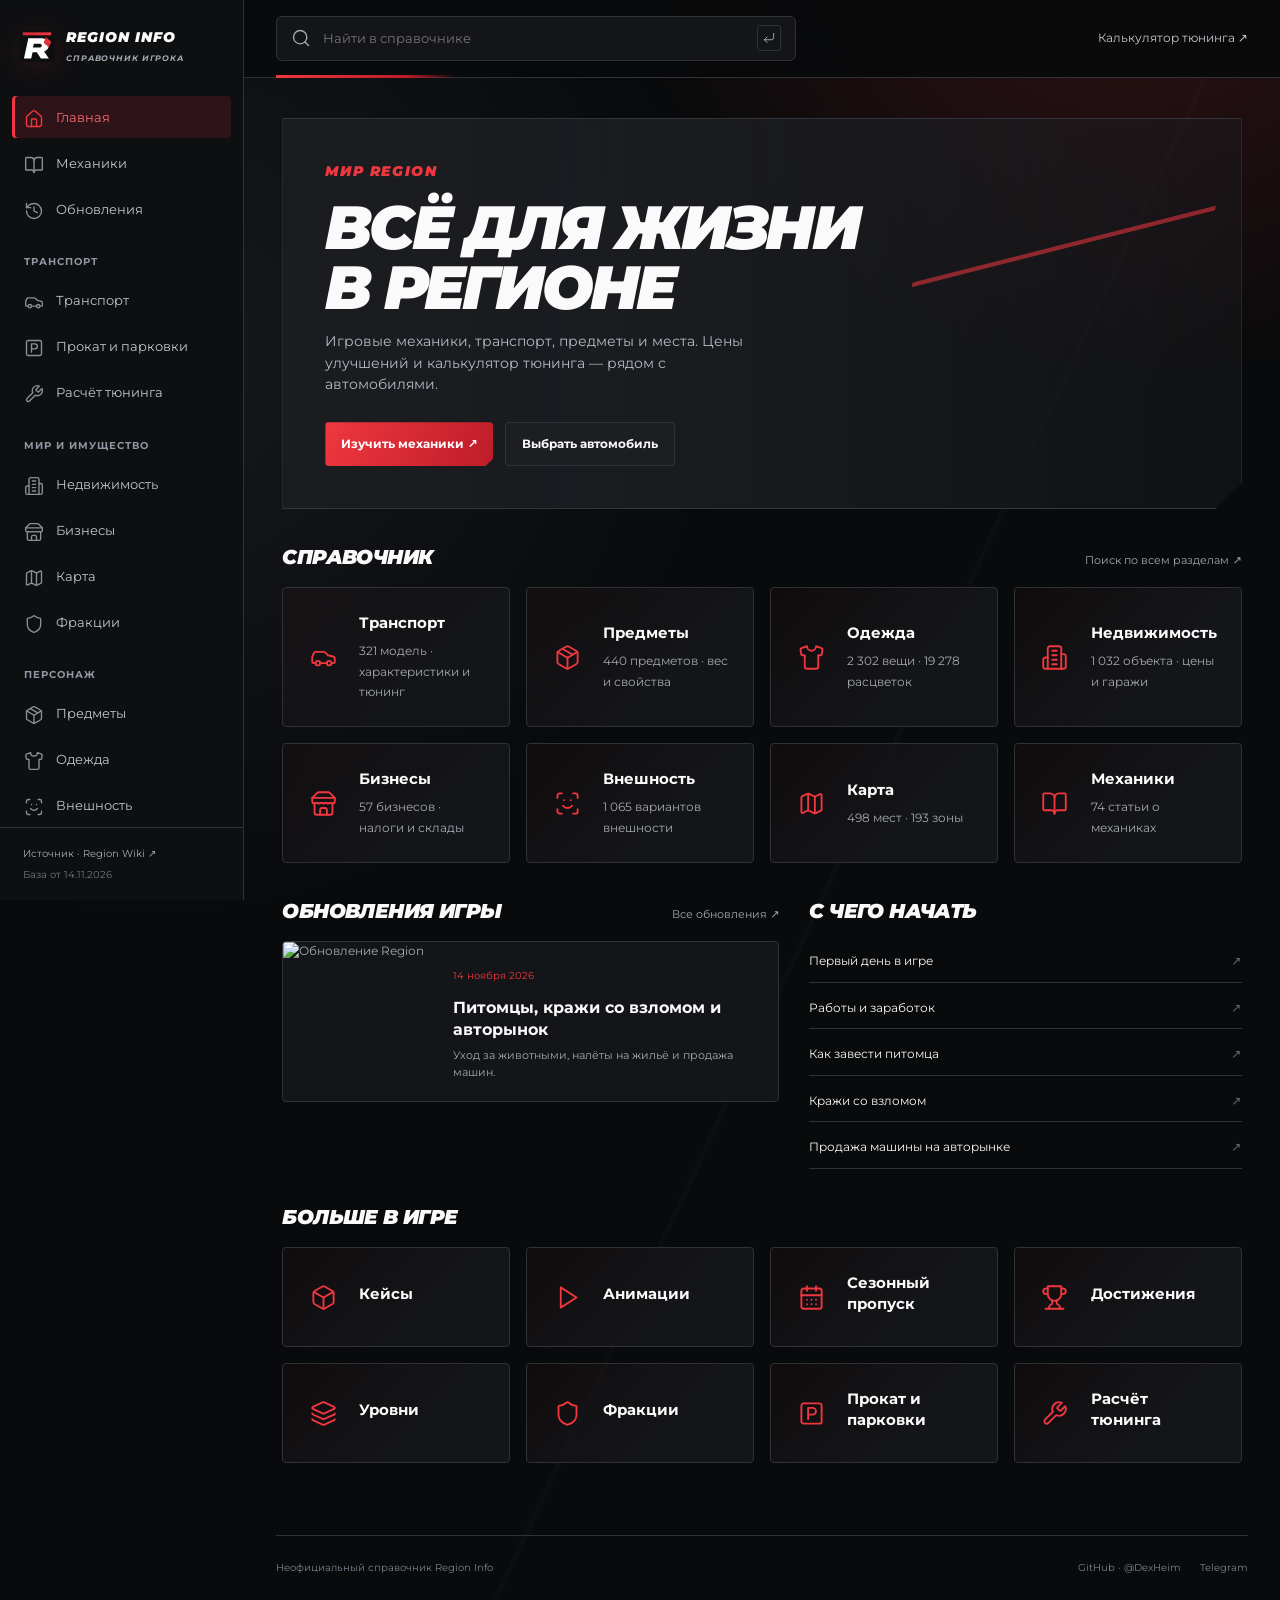
==== commit 20e2f8e2: "Rework responsive wiki interface and vehicle pricing overview" ====
--- a/index.html
+++ b/index.html
@@ -8,9 +8,9 @@
   <title>Region Info — справочник по игре Region</title>
   <link rel="icon" href="assets/img/region-info-icon.svg" type="image/svg+xml">
   <link rel="stylesheet" href="assets/css/fonts.css">
-  <link rel="stylesheet" href="assets/css/wiki.css?v=20261114-6">
-  <link rel="stylesheet" href="assets/css/catalog.css?v=20261114-6">
-  <link rel="stylesheet" href="assets/css/details.css?v=20261114-6">
+  <link rel="stylesheet" href="assets/css/wiki.css?v=20261114-9">
+  <link rel="stylesheet" href="assets/css/catalog.css?v=20261114-9">
+  <link rel="stylesheet" href="assets/css/details.css?v=20261114-9">
 </head>
 <body>
   <a class="skip" href="#main">К содержанию</a>
@@ -19,12 +19,14 @@
       <img src="assets/img/region-info-icon.svg" width="42" height="42" alt="">
       <span><strong>REGION INFO</strong><small>Справочник игрока</small></span>
     </a>
+    <button class="icon-button sidebar-close" id="menuClose" type="button" aria-label="Закрыть разделы"><svg class="icon" aria-hidden="true"><use href="assets/img/icons.svg#x"></use></svg></button>
     <nav id="navigation" aria-label="Разделы справочника"></nav>
     <div class="sidebar-footer">
       <a href="https://wiki.region.game/" target="_blank" rel="noreferrer">Источник · Region Wiki ↗</a>
       <span id="importDate">Загрузка базы…</span>
     </div>
   </aside>
+  <button class="menu-backdrop" id="menuBackdrop" type="button" aria-label="Закрыть разделы" tabindex="-1"></button>
   <div class="workspace">
     <header class="topbar">
       <button class="icon-button menu-button" id="menuButton" aria-label="Открыть разделы" aria-expanded="false" aria-controls="sidebar"><svg class="icon" aria-hidden="true"><use href="assets/img/icons.svg#menu"></use></svg></button>
@@ -60,6 +62,6 @@
   <div id="toast" class="toast" role="status" hidden></div>
   <noscript><p>Для поиска, каталогов и карты включите JavaScript. <a href="https://wiki.region.game/">Открыть Region Wiki</a></p></noscript>
   <script src="assets/js/tuning.js?v=20260925-4"></script>
-  <script src="assets/js/wiki.js?v=20261114-6" defer></script>
+  <script src="assets/js/wiki.js?v=20261114-9" defer></script>
 </body>
 </html>
--- a/assets/css/wiki.css
+++ b/assets/css/wiki.css
@@ -1,11 +1,11 @@
 :root {
   color-scheme: dark;
   --bg: #090a0b;
-  --panel: #111214;
-  --raised: #18191c;
-  --line: #303136;
+  --panel: #141518;
+  --raised: #1c1e22;
+  --line: #303238;
   --text: #fafafa;
-  --muted: #9b9ca2;
+  --muted: #a5a9b2;
   --accent: #f0373f;
   --accent-dark: #bd1d28;
   --accent-soft: rgba(240,55,63,.14);
@@ -39,8 +39,8 @@
 .brand small { display: block; margin-top: 3px; color: var(--muted); font-size: 8px; font-style: italic; letter-spacing: .11em; text-transform: uppercase; }
 .brand img { width: 38px; height: 38px; filter: drop-shadow(0 5px 14px #f0373f22); }
 #navigation { padding: 0 12px 20px; overflow: auto; flex: 1; scrollbar-width: thin; }
-.nav-label { margin: 22px 12px 9px; font-size: 10px; font-weight: 700; color: #727986; text-transform: uppercase; letter-spacing: 1.5px; }
-.nav-link { display: flex; gap: 12px; align-items: center; padding: 9px 12px; margin: 3px 0; border-radius: 3px; font-size: 13px; color: #b9bec8; }
+.nav-label { margin: 24px 12px 10px; font-size: 10px; font-weight: 700; color: #9096a2; text-transform: uppercase; letter-spacing: 1px; }
+.nav-link { display: flex; gap: 12px; align-items: center; min-height: 42px; padding: 10px 12px; margin: 4px 0; border-radius: 4px; font-size: 13px; color: #c2c6cf; }
 .nav-link:hover { background: var(--raised); color: #fff; }
 .nav-link[aria-current="page"] { background: var(--accent-soft); color: #ff6970; box-shadow: inset 3px 0 var(--accent); }
 .nav-icon { width: 20px; height: 20px; flex: 0 0 20px; color: #8a8e97; }
@@ -50,7 +50,8 @@
 .sidebar-footer span { display: block; margin-top: 5px; color: #6e7580; }
 .workspace { margin-left: 244px; }
 .topbar { height: 78px; display: flex; align-items: center; justify-content: space-between; gap: 18px; padding: 0 32px; border-bottom: 1px solid var(--line); background: #090a0beb; position: sticky; top: 0; z-index: 20; backdrop-filter: blur(16px); }
-.global-search { display: flex; gap: 10px; align-items: center; width: min(480px, 65%); }
+.global-search { display: flex; gap: 12px; align-items: center; width: min(520px, 65%); min-height: 44px; padding: 0 14px; border: 1px solid var(--line); border-radius: 6px; background: var(--panel); }
+.global-search:focus-within { border-color: #ba4a53; }
 .global-search > span { display: flex; color: var(--muted); }
 .global-search input { width: 100%; border: 0; background: transparent; padding-left: 0; font-size: 13px; }
 .global-search button { color: var(--muted); border: 1px solid var(--line); border-radius: 3px; background: none; width: 28px; height: 26px; display: grid; place-items: center; padding: 0; }
@@ -58,7 +59,8 @@
 .global-search button .icon { width: 14px; height: 14px; }
 .topbar::after { content: ""; position: absolute; bottom: -1px; left: 32px; width: 180px; height: 3px; background: linear-gradient(90deg, var(--accent), var(--accent-dark) 72%, transparent); clip-path: polygon(0 0,100% 0,96% 100%,0 100%); }
 .icon-button.menu-button, .mobile-brand { display: none; }
-main { min-height: calc(100vh - 180px); max-width: 1900px; padding: 38px 32px 68px; margin: auto; }
+.icon-button.sidebar-close, .menu-backdrop { display: none; }
+main { min-height: calc(100vh - 180px); max-width: 1840px; padding: 40px clamp(24px,3vw,48px) 72px; margin: auto; }
 main:focus { outline: none; }
 .eyebrow { color: var(--accent); text-transform: uppercase; letter-spacing: 1.6px; font-weight: 900; font-style: italic; font-size: 11px; margin: 0 0 14px; }
 h1 { font-size: clamp(29px, 3.7vw, 49px); line-height: 1.13; margin: 0; letter-spacing: -.055em; font-weight: 900; font-style: italic; text-transform: uppercase; }
@@ -68,7 +70,7 @@
 .intro { font-size: 14px; max-width: 700px; margin: 15px 0 0; }
 .page-head { margin: 0 0 28px; }
 .page-head h1 { font-size: clamp(28px, 3vw, 39px); }
-.breadcrumbs { display: flex; gap: 9px; color: var(--muted); font-size: 12px; margin-bottom: 22px; flex-wrap: wrap; }
+.breadcrumbs { display: flex; align-items: center; gap: 10px; color: var(--muted); font-size: 12px; margin-bottom: 28px; flex-wrap: wrap; line-height: 1.7; }
 .breadcrumbs a:hover { color: var(--accent); }
 .hero { min-height: 288px; padding: 42px; border: 1px solid #34353c; border-radius: 0; clip-path: polygon(0 0,100% 0,100% calc(100% - 26px),calc(100% - 26px) 100%,0 100%); overflow: hidden; position: relative; background: linear-gradient(90deg, #1a1c20 12%, #1a1c20ed 44%, #1a1c2066), url("https://wiki.region.game/img/hero/city-1600.webp") center right / cover; }
 .hero::after { content: ""; position: absolute; inset: 0 5% 0 auto; width: 30%; pointer-events: none; background: linear-gradient(165deg,transparent 0 35%,#f0373f8a 35.2% 36%,transparent 36.2%); transform: skewX(-12deg); }
@@ -77,21 +79,21 @@
 .hero p { max-width: 430px; color: #b5bac4; font-size: 14px; }
 .hero .eyebrow { color: var(--accent); }
 .hero-links { display: flex; gap: 12px; margin-top: 26px; flex-wrap: wrap; }
-.primary-button, .quiet-button { display: inline-flex; align-items: center; justify-content: center; border-radius: 2px; padding: .75rem 1.05rem; font-size: 11px; font-weight: 800; gap: 8px; }
+.primary-button, .quiet-button { display: inline-flex; align-items: center; justify-content: center; min-height: 44px; border-radius: 4px; padding: 12px 16px; font-size: 12px; font-weight: 700; gap: 8px; line-height: 1.5; }
 .primary-button { background: linear-gradient(115deg,var(--accent),var(--accent-dark)); color: white; clip-path: polygon(0 0,100% 0,100% calc(100% - 8px),calc(100% - 8px) 100%,0 100%); }
 .primary-button:hover { background: #ff5961; }
 .quiet-button { background: var(--raised); border: 1px solid var(--line); }
 .section-heading { display: flex; align-items: baseline; justify-content: space-between; gap: 16px; margin: 35px 0 17px; }
 .section-heading h2 { margin: 0; font-size: 20px; font-weight: 900; font-style: italic; text-transform: uppercase; }
 .section-heading a { color: var(--muted); font-size: 11px; }
-.section-grid { display: grid; grid-template-columns: repeat(4, minmax(0,1fr)); gap: 13px; }
-.section-card { border: 1px solid var(--line); padding: 22px; border-radius: var(--radius); background: linear-gradient(135deg,#f0373f08,var(--panel) 60%); position: relative; transition: border-color .2s, transform .2s; }
+.section-grid { display: grid; grid-template-columns: repeat(4, minmax(0,1fr)); gap: 16px; }
+.section-card { display: grid; grid-template-columns: 40px minmax(0,1fr); align-content: center; gap: 0 16px; border: 1px solid var(--line); padding: 24px 20px; border-radius: var(--radius); background: linear-gradient(135deg,#f0373f08,var(--panel) 60%); position: relative; transition: border-color .2s, transform .2s; }
 .section-card:hover { border-color: #96383f; transform: translateY(-2px); }
-.section-card .section-icon { color: var(--accent); display: block; margin-bottom: 24px; line-height: 1; }
+.section-card .section-icon { color: var(--accent); display: grid; place-items: center; align-self: center; grid-row: 1 / 3; margin: 0; line-height: 1; }
 .section-icon .icon { width: 27px; height: 27px; }
-.section-card h3 { margin: 0 0 7px; font-size: 15px; }
-.section-card p { margin: 0; color: var(--muted); font-size: 11px; }
-.section-card .arrow { position: absolute; right: 20px; top: 20px; color: #5a616e; }
+.section-card h3 { grid-column: 2; margin: 0 0 8px; font-size: 15px; }
+.section-card p { grid-column: 2; margin: 0; color: var(--muted); font-size: 12px; line-height: 1.7; }
+.section-card .arrow { display: none; }
 .home-columns { display: grid; grid-template-columns: 1.15fr 1fr; gap: 30px; }
 .update-card { display: grid; grid-template-columns: 150px 1fr; overflow: hidden; border: 1px solid var(--line); background: var(--panel); border-radius: var(--radius); min-height: 148px; }
 .update-card img { width: 100%; height: 100%; object-fit: cover; }
@@ -110,7 +112,7 @@
 .filter-label { display: flex; flex-direction: column; gap: 6px; font-size: 10px; color: var(--muted); }
 .result-line { display: flex; justify-content: space-between; align-items: center; gap: 10px; margin: 18px 0; font-size: 12px; color: var(--muted); }
 .result-line label { display: flex; align-items: center; gap: 8px; }
-.result-line select { padding: 5px; }
+.result-line select { min-height: 36px; padding: 7px 10px; }
 .catalog-guide { font-size: 13px; margin: -10px 0 24px; color: #f5848b; }
 .catalog-grid { display: grid; grid-template-columns: repeat(3, minmax(0,1fr)); gap: 16px; }
 .catalog-table-wrap { overflow: auto; }
@@ -153,11 +155,11 @@
 .category-link.active, .category-link:hover { color: #fff; background: var(--raised); border-color: #666f7e; }
 .article-group { margin-top: 35px; scroll-margin-top: 100px; }
 .article-links { display: grid; grid-template-columns: repeat(2,minmax(0,1fr)); gap: 12px; }
-.article-link { padding: 21px; border: 1px solid var(--line); border-radius: 11px; background: var(--panel); }
+.article-link { padding: 24px; border: 1px solid var(--line); border-radius: 6px; background: var(--panel); }
 .article-link:hover { border-color: #596373; }
-.article-link h3 { margin: 0 0 8px; font-size: 14px; }
-.article-link p { color: var(--muted); margin: 0; font-size: 12px; }
-.article-layout { display: grid; grid-template-columns: minmax(0, 900px) 210px; gap: 35px; align-items: start; }
+.article-link h3 { margin: 0 0 12px; font-size: 16px; }
+.article-link p { color: var(--muted); margin: 0; font-size: 13px; line-height: 1.8; }
+.article-layout { display: grid; grid-template-columns: minmax(0,1fr) 220px; gap: 36px; align-items: start; }
 .article-toc { position: sticky; top: 110px; border-left: 1px solid var(--line); padding-left: 20px; max-height: calc(100vh - 150px); overflow: auto; }
 .article-toc strong { font-size: 11px; color: var(--muted); display: block; margin-bottom: 12px; }
 .article-toc summary { cursor: pointer; color: #d4d9e2; font-size: 12px; margin-bottom: 10px; }
@@ -167,6 +169,7 @@
 .source-note { color: var(--muted); font-size: 11px; margin: 26px 0; }
 .source-note a { color: #c5cbd4; text-decoration: underline; text-underline-offset: 3px; }
 .prose { min-width: 0; color: #c4cad3; font-size: 14px; overflow-wrap: anywhere; }
+.prose--articles p, .prose--updates p { max-width: 82ch; }
 .prose > div, .prose > section { margin-bottom: 24px; }
 .prose h2 { color: var(--text); font-size: 23px; margin-top: 40px; margin-bottom: 18px; }
 .prose h3, .prose h4 { color: var(--text); margin-top: 25px; }
@@ -209,21 +212,17 @@
 .prose .imported-kpi { padding: 12px; border: 1px solid var(--line); border-radius: 9px; font-size: 12px; }
 .prose .imported-kpi > span { display: block; margin: 5px 0; }
 .prose .imported-groups { display: grid; grid-template-columns: repeat(2,minmax(0,1fr)); gap: 15px; }
-.prose--vehicle .imported-hero { grid-template-columns: 1fr; }
-.prose--vehicle .imported-hero .imported-stage { display: none; }
-.detail-hero { display: grid; grid-template-columns: 1fr 1fr; gap: 28px; margin: 25px 0 30px; }
-.detail-image { background: radial-gradient(ellipse at bottom, #363a43 0, #1b1d22 65%); width: 100%; max-height: 310px; object-fit: contain; border-radius: var(--radius); padding: 20px; }
 .detail-facts { display: grid; grid-template-columns: repeat(2,1fr); gap: 10px; }
 .detail-fact { border: 1px solid var(--line); padding: 17px; border-radius: 10px; background: var(--panel); }
 .detail-fact span { color: var(--muted); font-size: 11px; display: block; margin-bottom: 8px; }
 .detail-fact strong { font-size: 19px; }
-.tuning-panel { margin: 30px 0; border: 1px solid #533036; border-radius: var(--radius); padding: 25px; background: #1d171a; }
+.tuning-panel { margin: 36px 0; border: 1px solid #533036; border-radius: 6px; padding: 28px; background: #1d171a; }
 .tuning-panel h2 { margin-bottom: 12px; }
-.tuning-note { color: var(--muted); font-size: 12px; max-width: 800px; }
+.tuning-note { color: var(--muted); font-size: 13px; max-width: 900px; line-height: 1.8; }
 .tuning-summary { display: grid; grid-template-columns: repeat(3,1fr); gap: 12px; margin: 20px 0; }
 .tuning-summary div { padding: 15px; border: 1px solid var(--line); border-radius: 9px; background: var(--panel); }
 .tuning-summary span { display: block; font-size: 11px; color: var(--muted); margin-bottom: 7px; }
-.tuning-summary strong { font-size: 18px; }
+.tuning-summary strong { flex-shrink: 0; font-size: 18px; white-space: nowrap; }
 .tuning-groups { display: grid; grid-template-columns: repeat(3,1fr); gap: 12px; padding-top: 15px; }
 .tuning-group { padding: 16px; background: var(--panel); border: 1px solid var(--line); border-radius: 9px; }
 .tuning-group h3 { margin: 0 0 12px; font-size: 13px; }
@@ -233,18 +232,20 @@
 .tuning-group li strong { white-space: nowrap; }
 .tuning-panel details { border-top: 1px solid #483037; padding-top: 15px; margin-top: 18px; }
 .tuning-panel summary { cursor: pointer; font-size: 13px; }
-.calculator-form { display: flex; gap: 15px; margin: 23px 0; }
-.calculator-form label { display: flex; flex-direction: column; gap: 8px; color: var(--muted); font-size: 12px; }
-.calculator-form input { width: 220px; }
+.calculator-form { display: flex; flex-wrap: wrap; gap: 20px; margin: 28px 0; padding: 24px; border: 1px solid var(--line); border-radius: 6px; background: var(--panel); }
+.calculator-form label { display: flex; flex-direction: column; gap: 10px; min-width: 0; width: min(100%,300px); color: var(--muted); font-size: 12px; }
+.calculator-form input, .calculator-form select { width: 100%; max-width: 100%; }
 .compare-tray { position: fixed; z-index: 35; bottom: 22px; left: calc(50% + 122px); transform: translateX(-50%); padding: 12px 18px; display: flex; gap: 15px; align-items: center; background: #25282ff5; border: 1px solid #6a3c43; box-shadow: 0 8px 60px #0009; border-radius: 12px; font-size: 12px; }
 .compare-dialog { background: var(--bg); color: var(--text); border: 1px solid var(--line); border-radius: 5px; width: min(1100px,95vw); max-height: 90vh; padding: 25px; }
 .compare-dialog::backdrop { background: #000b; backdrop-filter: blur(4px); }
-.dialog-head { display: flex; justify-content: space-between; align-items: center; }
+.dialog-head { display: flex; justify-content: space-between; align-items: center; gap: 20px; }
 .dialog-head h2 { margin: 0; }
 .icon-button { background: var(--raised); width: 35px; height: 35px; border: 1px solid var(--line); border-radius: 3px; display: inline-grid; place-items: center; padding: 0; }
-#compareContent { overflow: auto; margin-top: 22px; }
+#compareContent { overflow: auto; margin-top: 22px; max-height: calc(90dvh - 130px); }
+.compare-help { display: none; }
 .compare-table { width: 100%; border-collapse: collapse; min-width: 620px; font-size: 12px; }
 .compare-table th, .compare-table td { padding: 13px; border-bottom: 1px solid var(--line); text-align: left; }
+.compare-table thead th { position: sticky; top: 0; z-index: 1; background: var(--panel); }
 .compare-table img { width: 160px; height: 95px; object-fit: contain; display: block; }
 .compare-table .best { color: #8ed89f; background: #2b51382d; }
 .search-results { max-width: 960px; }
@@ -253,9 +254,9 @@
 .search-result p { font-size: 12px; color: var(--muted); margin: 7px 0; }
 .search-result span { color: var(--accent); font-size: 10px; }
 .map-layout { display: grid; grid-template-columns: 230px minmax(0,1fr); border: 1px solid var(--line); border-radius: var(--radius); overflow: hidden; height: 680px; max-height: calc(100vh - 240px); min-height: 420px; }
-.map-filters { padding: 17px; background: var(--panel); overflow: auto; }
+.map-filters { padding: 20px; background: var(--panel); overflow: auto; }
 .map-filters input[type="search"] { width: 100%; font-size: 11px; margin-bottom: 12px; }
-.map-filters label { display: flex; gap: 9px; align-items: center; font-size: 11px; padding: 6px 0; cursor: pointer; }
+.map-filters label { display: flex; gap: 10px; align-items: center; font-size: 12px; min-height: 36px; padding: 7px 0; cursor: pointer; }
 .map-filters input[type="checkbox"] { accent-color: var(--accent); }
 .map-filters h3 { font-size: 11px; margin: 20px 0 7px; }
 .map-surface { position: relative; overflow: hidden; background: #0c0d0f; touch-action: none; cursor: grab; }
@@ -268,7 +269,7 @@
 .map-marker img { width: 100%; height: 100%; }
 .map-controls { position: absolute; right: 12px; top: 12px; display: flex; flex-direction: column; gap: 5px; }
 .map-popup { position: absolute; bottom: 15px; left: 15px; right: 15px; max-width: 400px; padding: 18px; border: 1px solid #596271; border-radius: 10px; background: #1c2026f7; font-size: 12px; box-shadow: 0 5px 25px #0008; }
-.map-popup h3 { margin: 0 0 8px; }
+.map-popup h3 { margin: 0 32px 12px 0; }
 .map-popup p { color: var(--muted); margin: 8px 0; }
 .map-popup a { color: #ff7e85; display: inline-block; margin-top: 8px; }
 .map-popup .icon-button { position: absolute; right: 8px; top: 8px; width: 23px; height: 23px; font-size: 16px; }
@@ -283,14 +284,14 @@
 .vehicle-page-links .icon { width: 16px; height: 16px; }
 .vehicle-catalog { display: grid; grid-template-columns: 210px minmax(0,1fr); gap: 28px; align-items: start; }
 .vehicle-filters { border-top: 2px solid var(--accent); }
-.filter-heading { display: flex; justify-content: space-between; align-items: center; padding: 17px 0; }
+.filter-heading { display: flex; justify-content: space-between; align-items: center; gap: 16px; padding: 18px 0; }
 .filter-heading h2 { margin: 0; font-size: 15px; font-weight: 800; }
-.filter-heading button { padding: 5px 0 5px 8px; background: none; color: var(--muted); font-size: 10px; }
+.filter-heading button { min-height: 36px; padding: 5px 0 5px 8px; background: none; color: var(--muted); font-size: 12px; }
 .filter-heading button:hover { color: var(--accent); }
 .filter-section { padding: 18px 0; border-top: 1px solid var(--line); }
-.filter-section h3 { margin: 0 0 14px; font-size: 11px; font-weight: 700; }
+.filter-section h3 { margin: 0 0 16px; font-size: 12px; font-weight: 700; }
 .filter-section .filter-label + .filter-label { margin-top: 12px; }
-.filter-section select { width: 100%; font-size: 11px; padding: 11px 9px; }
+.filter-section select { width: 100%; font-size: 12px; padding: 12px 10px; }
 .access-grid { display: grid; grid-template-columns: repeat(2,minmax(0,1fr)); gap: 7px; }
 .access-grid button { display: grid; grid-template-columns: 1fr auto; gap: 14px 4px; text-align: left; padding: 13px 10px; background: var(--panel); color: #b1b3ba; border: 1px solid var(--line); border-radius: 3px; font-size: 10px; }
 .access-grid button > span:last-child { grid-column: 1 / -1; font-weight: 600; }
@@ -299,33 +300,33 @@
 .access-grid button[aria-pressed="true"] { border-color: #b4313a; background: var(--accent-soft); color: #fff; }
 .access-grid button[aria-pressed="true"] .icon { color: var(--accent); }
 .class-chips { display: flex; flex-wrap: wrap; gap: 6px; }
-.class-chips button { display: inline-flex; align-items: center; gap: 7px; padding: 7px 8px; background: var(--panel); color: #b6b8bf; border: 1px solid var(--line); border-radius: 3px; font-size: 9px; }
+.class-chips button { display: inline-flex; align-items: center; gap: 8px; min-height: 36px; padding: 8px 10px; background: var(--panel); color: #c2c6ce; border: 1px solid var(--line); border-radius: 4px; font-size: 11px; }
 .class-chips button span { color: #747780; font-size: 9px; }
 .class-chips button[aria-pressed="true"] { color: #ff747b; border-color: #9f3038; background: var(--accent-soft); }
-.range-inputs { display: grid; grid-template-columns: repeat(2,minmax(0,1fr)); gap: 7px; }
+.range-inputs { display: grid; grid-template-columns: repeat(2,minmax(0,1fr)); gap: 10px; }
 .range-inputs label { position: relative; }
 .range-inputs label > span { position: absolute; top: 6px; left: 10px; font-size: 9px; color: var(--muted); pointer-events: none; }
-.range-inputs input { width: 100%; padding: 23px 8px 8px; font-size: 10px; appearance: textfield; }
+.range-inputs input { width: 100%; padding: 25px 10px 10px; font-size: 12px; appearance: textfield; }
 .range-inputs input::-webkit-inner-spin-button { appearance: none; }
 .vehicle-filter-toggle { display: none; }
-.vehicle-toolbar { display: flex; gap: 10px; align-items: stretch; scroll-margin-top: 100px; }
+.vehicle-toolbar { display: flex; flex-wrap: wrap; gap: 12px; align-items: stretch; scroll-margin-top: 100px; }
 .vehicle-search { display: flex; flex: 1; align-items: center; gap: 10px; border: 1px solid var(--line); border-radius: 4px; background: var(--panel); padding: 0 14px; min-width: 0; }
 .vehicle-search .icon { width: 18px; height: 18px; color: var(--muted); }
-.vehicle-search input { padding: 13px 0; width: 100%; border: 0; background: transparent; font-size: 11px; }
-.vehicle-toolbar > select { width: 175px; font-size: 10px; padding: 10px; }
+.vehicle-search input { padding: 14px 0; width: 100%; border: 0; background: transparent; font-size: 13px; }
+.vehicle-toolbar > select { width: 190px; font-size: 12px; padding: 12px; }
 .view-switch { display: flex; padding: 4px; border: 1px solid var(--line); border-radius: 4px; background: var(--panel); }
-.view-switch button { display: grid; place-items: center; width: 34px; padding: 0; border-radius: 2px; background: none; color: var(--muted); }
+.view-switch button { display: grid; place-items: center; width: 38px; min-height: 34px; padding: 0; border-radius: 3px; background: none; color: var(--muted); }
 .view-switch button .icon { width: 17px; height: 17px; }
 .view-switch button[aria-pressed="true"] { color: #fff; background: #292a2e; }
 .vehicle-results { min-width: 0; }
-.vehicle-results .result-line { margin: 17px 0; font-size: 10px; }
-.vehicle-results .result-line strong { color: var(--text); font-size: 13px; }
-.vehicle-results .result-line select { font-size: 10px; padding: 4px; }
-.vehicle-grid { display: grid; grid-template-columns: repeat(3,minmax(0,1fr)); gap: 14px; }
+.vehicle-results .result-line { margin: 20px 0; font-size: 12px; }
+.vehicle-results .result-line strong { color: var(--text); font-size: 14px; }
+.vehicle-results .result-line select { font-size: 12px; }
+.vehicle-grid { display: grid; grid-template-columns: repeat(auto-fill,minmax(260px,1fr)); gap: 20px; }
 .vehicle-card { position: relative; overflow: hidden; min-width: 0; border: 1px solid #343035; border-radius: 4px; background: linear-gradient(135deg,#20151888,var(--panel) 70%); transition: border-color .2s, box-shadow .2s; container-type: inline-size; }
 .vehicle-card:hover { border-color: #98434a; box-shadow: 0 5px 24px #0004; }
 .vehicle-card:has(.vehicle-compare input:checked) { border-color: var(--accent); box-shadow: inset 0 -2px var(--accent); }
-.vehicle-media { height: 165px; background: radial-gradient(ellipse at 66% 110%,#68303933,transparent 70%),#0c0d0f; }
+.vehicle-media { height: 190px; background: radial-gradient(ellipse at 66% 110%,#68303933,transparent 70%),#0c0d0f; }
 .vehicle-media img.vehicle-image { inset: 5% 0 5% 9%; width: 91%; height: 90%; padding: 5px 8px; z-index: 1; object-fit: contain; transition: transform .25s; }
 .vehicle-card:hover .vehicle-image { transform: translateX(-4px); }
 .vehicle-media img.brand-watermark { inset: -20% auto auto -10%; width: 62%; height: 120%; padding: 0; opacity: .23; object-fit: contain; }
@@ -340,25 +341,32 @@
 .vehicle-compare .icon { width: 16px; height: 16px; }
 .vehicle-compare input:checked + span { color: #fff; background: var(--accent); border-color: var(--accent); }
 .vehicle-compare input:focus-visible + span { outline: 2px solid #fff; outline-offset: 3px; }
-.vehicle-body { padding: 15px 15px 13px; }
-.vehicle-heading { display: flex; align-items: center; justify-content: space-between; gap: 8px; min-height: 44px; }
-.vehicle-heading > div:first-child { min-width: 0; }
+.vehicle-body { padding: 18px; }
+.vehicle-heading { display: grid; gap: 14px; min-height: 44px; }
+.vehicle-heading > div:first-child { min-width: 0; min-height: 54px; }
 .vehicle-brand { display: flex; align-items: center; gap: 6px; color: var(--muted); font-size: 11px; margin: 0 0 3px; }
 .country-flag { object-fit: cover; border-radius: 2px; }
 .vehicle-heading h2 { margin: 0; font-size: 16px; letter-spacing: -.02em; font-weight: 700; line-height: 1.35; overflow-wrap: anywhere; }
-.vehicle-price { flex-shrink: 0; max-width: 50%; text-align: right; font-size: 10px; color: var(--muted); }
-.vehicle-price strong { display: block; padding: 6px 7px; border: 1px solid #f0373f25; background: #f0373f0f; color: #ff8b91; border-radius: 3px; font-size: 12px; white-space: nowrap; }
-.vehicle-price small { display: block; font-size: 8px; margin-bottom: 3px; }
+.vehicle-price { display: flex; align-items: baseline; justify-content: space-between; flex-wrap: wrap; gap: 6px 12px; font-size: 11px; color: var(--muted); }
+.vehicle-price strong { display: block; color: #ff969d; font-size: 15px; white-space: nowrap; }
+.vehicle-price small { display: block; font-size: 10px; }
 .vehicle-stats { display: grid; grid-template-columns: 1.15fr .9fr 1fr .45fr; gap: 5px; margin: 12px 0 0; padding-top: 11px; border-top: 1px solid #ffffff0c; }
+.vehicle-costs { display: grid; grid-template-columns: repeat(2,minmax(0,1fr)); gap: 8px; margin: 13px 0 0; }
+.vehicle-costs > div { min-width: 0; padding: 8px; border: 1px solid #ffffff0b; border-radius: 3px; background: #ffffff02; }
+.vehicle-costs > div:last-child { border-color: #f0373f20; background: #f0373f07; }
+.vehicle-costs dt { color: var(--muted); font-size: 10px; margin-bottom: 6px; }
+.vehicle-costs dd { margin: 0; color: #eee; font-size: 12px; font-weight: 650; overflow-wrap: anywhere; }
+.vehicle-costs > div:last-child dd { color: #ff969d; }
 .vehicle-stats > div { display: flex; align-items: center; gap: 5px; min-width: 0; }
 .vehicle-stats .icon { width: 14px; height: 14px; color: #777b85; }
 .vehicle-stats dd { margin: 0; font-size: 11px; white-space: nowrap; }
 .vehicle-grid--list { grid-template-columns: 1fr; }
 .vehicle-grid--list .vehicle-card { display: grid; grid-template-columns: 200px minmax(0,1fr); }
-.vehicle-grid--list .vehicle-media { height: 135px; }
+.vehicle-grid--list .vehicle-media { height: 100%; min-height: 160px; }
 .vehicle-grid--list .vehicle-body { padding: 16px 20px; }
 .vehicle-grid--list .vehicle-heading { padding-right: 30px; }
 .vehicle-grid--list .vehicle-stats { max-width: 500px; }
+.vehicle-grid--list .vehicle-costs { max-width: 500px; }
 .vehicle-grid--list .vehicle-stats dd { font-size: 11px; }
 .vehicle-grid--list .vehicle-heading h2 { font-size: 16px; }
 .media-placeholder .icon { width: 64px; height: 64px; opacity: .6; }
@@ -382,8 +390,11 @@
   .home-columns { grid-template-columns: 1fr; gap: 0; }
   .tuning-groups { grid-template-columns: repeat(2,minmax(0,1fr)); }
 }
-@media (max-width: 900px) {
-  .sidebar { width: 224px; visibility: hidden; pointer-events: none; transform: translateX(-100%); transition: transform .2s; box-shadow: 10px 0 60px #0009; }
+@media (max-width: 1100px) {
+  .sidebar { width: min(280px,calc(100vw - 32px)); visibility: hidden; pointer-events: none; transform: translateX(-100%); transition: transform .2s; box-shadow: 10px 0 60px #0009; }
+  .icon-button.sidebar-close { display: inline-grid; position: absolute; top: 27px; right: 12px; }
+  body.menu-open { overflow: hidden; }
+  body.menu-open .menu-backdrop { display: block; position: fixed; inset: 0; z-index: 24; background: #000a; backdrop-filter: blur(3px); }
   body.menu-open .sidebar { visibility: visible; pointer-events: auto; transform: translateX(0); }
   .workspace { margin-left: 0; }
   .icon-button.menu-button { display: inline-grid; flex-shrink: 0; }
@@ -402,11 +413,16 @@
   .view-switch button { height: 30px; }
 }
 @media (max-width: 760px) {
-  .vehicle-catalog { grid-template-columns: minmax(0,1fr); gap: 14px; }
+  .vehicle-catalog { display: flex; flex-direction: column; gap: 16px; }
+  .vehicle-results { display: contents; }
+  .vehicle-toolbar { order: 0; }
+  .vehicle-filter-toggle { order: 1; align-self: start; }
+  .vehicle-filters { order: 2; width: 100%; }
+  #vehicleResults { order: 3; width: 100%; }
   .vehicle-filter-toggle { display: inline-flex; justify-self: start; }
   .vehicle-filter-toggle .icon { width: 16px; height: 16px; }
   .vehicle-filters { display: none; }
-  .vehicle-filters.is-open { display: block; }
+  .vehicle-filters.is-open { display: block; padding: 0 16px 16px; background: var(--panel); border: 1px solid var(--line); border-top: 2px solid var(--accent); border-radius: 4px; }
   .access-grid { grid-template-columns: repeat(4,minmax(0,1fr)); }
   .filter-section .filter-label { font-size: 11px; }
   .filter-section select, .range-inputs input { font-size: 12px; }
@@ -418,7 +434,7 @@
 @media (max-width: 600px) {
   main { padding: 24px 16px 55px; }
   .topbar { gap: 10px; padding: 0 14px; }
-  .global-search { gap: 5px; width: 50%; }
+  .global-search { gap: 8px; width: 50%; padding: 0 10px; }
   .global-search input { padding-right: 0; }
   .global-search button { display: none; }
   .hero { padding: 28px 23px; min-height: 300px; background-position: center; }
@@ -427,10 +443,10 @@
   .hero p { font-size: 12px; }
   .hero-links { gap: 7px; }
   .section-grid { grid-template-columns: repeat(2,minmax(0,1fr)); gap: 10px; }
-  .section-card { padding: 18px; }
+  .section-card { grid-template-columns: 28px minmax(0,1fr); padding: 18px 14px; gap: 0 10px; }
   .section-card h3 { font-size: 13px; }
-  .section-card .section-icon { margin-bottom: 20px; }
-  .section-card p { font-size: 10px; }
+  .section-card .section-icon { margin: 0; }
+  .section-card p { font-size: 11px; }
   .update-card { grid-template-columns: 110px 1fr; }
   .update-card > div { padding: 15px; }
   .update-card h3 { font-size: 13px; }
@@ -460,8 +476,6 @@
   .toolbar .filter-label { flex: 1; }
   .toolbar .filter-label select { width: 100%; }
   .article-links { grid-template-columns: 1fr; }
-  .detail-hero { grid-template-columns: 1fr; gap: 15px; }
-  .detail-image { max-height: 240px; }
   .detail-fact { padding: 12px; }
   .detail-fact strong { font-size: 17px; }
   .tuning-panel { padding: 18px; }
@@ -471,7 +485,9 @@
   .tuning-summary span { margin: 0; }
   .tuning-groups { grid-template-columns: 1fr; }
   .calculator-form { flex-direction: column; }
+  .calculator-form label { width: 100%; }
   .calculator-form input { width: 100%; }
+  .compare-help { display: block; font-size: 11px; color: var(--muted); margin: 0 0 16px; }
   .prose { font-size: 13px; }
   .prose table { display: block; overflow: auto; white-space: normal; }
   .prose th, .prose td { min-width: 100px; }
@@ -500,7 +516,7 @@
   .vehicle-heading h2 { font-size: 13px; }
   .vehicle-stats { grid-template-columns: 1fr 1fr; gap: 9px; }
   .vehicle-stats dd { font-size: 10px; }
-  .vehicle-grid--list .vehicle-card { grid-template-columns: 140px minmax(0,1fr); }
+  .vehicle-grid--list .vehicle-card { grid-template-columns: 115px minmax(0,1fr); }
   .vehicle-grid--list .vehicle-media { height: 100%; min-height: 180px; }
   .vehicle-grid--list .vehicle-body { padding: 13px; }
   .vehicle-grid--list .vehicle-heading { padding-right: 20px; }
@@ -512,11 +528,11 @@
   .vehicle-grid:not(.vehicle-grid--list) { grid-template-columns: 1fr; }
   .vehicle-media { height: 190px; }
   .vehicle-body { padding: 16px; }
-  .vehicle-heading { align-items: center; flex-direction: row; min-height: 42px; }
+  .vehicle-heading { gap: 12px; min-height: 42px; }
   .vehicle-brand { font-size: 11px; }
   .vehicle-heading h2 { font-size: 16px; }
-  .vehicle-price { text-align: right; max-width: 50%; }
-  .vehicle-price strong { font-size: 12px; padding: 7px 8px; }
+  .vehicle-price { max-width: none; }
+  .vehicle-price strong { font-size: 15px; }
   .vehicle-badges > span { font-size: 10px; }
   .vehicle-stats { grid-template-columns: 1.15fr .9fr 1fr .45fr; gap: 6px; }
   .vehicle-stats dd { font-size: 10px; }
@@ -524,11 +540,18 @@
   .vehicle-grid--list .vehicle-stats { grid-template-columns: 1fr 1fr; }
   .vehicle-grid--list .vehicle-price { max-width: 100%; text-align: left; }
   .access-grid { grid-template-columns: repeat(2,minmax(0,1fr)); }
+  .vehicle-grid--list .vehicle-costs { grid-template-columns: 1fr; }
+  .compare-dialog { padding: 18px; }
+  .dialog-head h2 { font-size: 19px; }
+  .dialog-head .icon-button { flex-shrink: 0; }
 }
 @container (max-width: 320px) {
   .vehicle-heading h2 { font-size: 14px; }
-  .vehicle-price strong { font-size: 10px; }
+  .vehicle-price strong { font-size: 14px; }
   .vehicle-stats { grid-template-columns: repeat(2,minmax(0,1fr)); gap: 8px; }
+}
+@media (max-width: 380px) {
+  .section-grid { grid-template-columns: minmax(0,1fr); }
 }
 @media (prefers-reduced-motion: reduce) {
   *, *::before, *::after { scroll-behavior: auto !important; transition: none !important; }
--- a/assets/css/catalog.css
+++ b/assets/css/catalog.css
@@ -1,4 +1,4 @@
-.catalog-layout { display: grid; grid-template-columns: 200px minmax(0,1fr); gap: 24px; align-items: start; }
+.catalog-layout { display: grid; grid-template-columns: 220px minmax(0,1fr); gap: 28px; align-items: start; }
 .catalog-layout--simple { grid-template-columns: minmax(0,1fr); }
 .catalog-filters { position: sticky; top: 100px; max-height: calc(100vh - 120px); overflow-y: auto; scrollbar-width: thin; padding-right: 8px; border-top: 2px solid var(--accent); }
 .catalog-facet { padding: 18px 0; border-top: 1px solid var(--line); }
@@ -8,55 +8,57 @@
 .catalog-facet:not([open]) summary .icon { transform: rotate(-90deg); }
 .catalog-facet[open] summary { margin-bottom: 14px; }
 .facet-options { display: flex; flex-wrap: wrap; gap: 6px; }
-.facet-options button { display: inline-flex; align-items: center; gap: 7px; text-align: left; background: var(--panel); color: #bfc0c6; border: 1px solid var(--line); border-radius: 3px; padding: 7px 9px; font-size: 10px; line-height: 1.4; }
+.facet-options button { display: inline-flex; align-items: center; gap: 8px; text-align: left; min-height: 36px; background: var(--panel); color: #c5c9d1; border: 1px solid var(--line); border-radius: 4px; padding: 8px 10px; font-size: 11px; line-height: 1.5; }
 .facet-options button small { color: #777b85; font-size: 9px; }
 .facet-options button:hover { border-color: #77717a; }
 .facet-options button[aria-pressed="true"] { border-color: #b4313a; color: #ff858b; background: var(--accent-soft); }
 .catalog-facet .filter-label { font-size: 11px; }
-.catalog-facet select { width: 100%; padding: 11px 9px; font-size: 11px; }
+.catalog-facet select { width: 100%; padding: 12px 10px; font-size: 12px; }
 .catalog-content { min-width: 0; }
 .hero > .hero-image { position: absolute; inset: 0; width: 100%; height: 100%; z-index: 0; object-fit: cover; object-position: center right; opacity: .5; mask-image: linear-gradient(90deg,transparent 20%,#000 100%); }
 .item-capabilities { display: grid; gap: 12px; padding: 16px 0; border-top: 1px solid var(--line); }
-.item-capabilities label { display: flex; align-items: center; gap: 8px; font-size: 10px; color: #bfc1c8; }
+.item-capabilities label { display: flex; align-items: center; gap: 10px; min-height: 36px; font-size: 12px; color: #bfc1c8; }
 .item-capabilities input { accent-color: var(--accent); }
 .catalog-season-summary { margin-bottom: 20px; }
 .catalog-season-summary .detail-heading { padding: 22px; }
 .catalog-season-summary .detail-metrics { grid-template-columns: repeat(5,minmax(0,1fr)); }
 .catalog-season-summary .catalog-season-title { margin: 10px 0 20px; font-size: 26px; font-weight: 800; }
+.catalog-season-summary .season-overview { border: 0; padding: 0; margin: 18px 0; }
+.catalog-season-summary .season-overview summary { font-size: 12px; color: var(--muted); }
 .catalog-season-summary .detail-heading > div:has(> a) { display: flex; flex-wrap: wrap; gap: 10px; }
 .catalog-season-summary .detail-heading > div > a { padding: 8px 12px; border: 1px solid var(--line); border-radius: 3px; text-decoration: none; color: #d9dbe2; font-size: 11px; }
-.catalog-controls { display: flex; flex-wrap: wrap; gap: 9px; align-items: stretch; scroll-margin-top: 100px; }
+.catalog-controls { display: flex; flex-wrap: wrap; gap: 12px; align-items: stretch; scroll-margin-top: 100px; }
 .catalog-search { display: flex; flex: 1; min-width: 150px; align-items: center; gap: 10px; padding: 0 13px; border: 1px solid var(--line); border-radius: 4px; background: var(--panel); }
 .catalog-search .icon { width: 17px; height: 17px; color: var(--muted); }
-.catalog-search input { width: 100%; border: 0; background: none; padding: 13px 0; font-size: 12px; }
-.catalog-controls > select { max-width: 200px; font-size: 11px; }
+.catalog-search input { width: 100%; border: 0; background: none; padding: 14px 0; font-size: 13px; }
+.catalog-controls > select { max-width: 220px; font-size: 12px; }
 .catalog-filter-toggle { display: none; }
-.catalog-content .result-line { margin: 18px 0; font-size: 11px; }
+.catalog-content .result-line { margin: 20px 0; font-size: 12px; }
 .catalog-content .result-line strong { color: var(--text); font-size: 14px; }
-.catalog-content .result-line select { font-size: 11px; }
-.catalog-grid { grid-template-columns: repeat(3,minmax(0,1fr)); gap: 14px; }
+.catalog-content .result-line select { font-size: 12px; }
+.catalog-grid { grid-template-columns: repeat(auto-fill,minmax(230px,1fr)); gap: 20px; }
 .catalog-card { border-radius: 4px; border-color: color-mix(in srgb,var(--tone) 22%,var(--line)); box-shadow: inset 0 -2px color-mix(in srgb,var(--tone) 30%,transparent); background: linear-gradient(150deg,var(--panel) 55%,color-mix(in srgb,var(--tone) 5%,var(--panel))); }
 .catalog-card:hover { border-color: color-mix(in srgb,var(--tone) 65%,var(--line)); }
 .card-visual { position: relative; }
-.card-media { height: 168px; flex-basis: auto; background: radial-gradient(ellipse at 50% 110%,#44464b44,transparent 75%),#151619; }
+.card-media { height: 190px; flex-basis: auto; background: radial-gradient(ellipse at 50% 110%,#44464b44,transparent 75%),#151619; }
 .card-media--light { background: #d1d2d5; }
 .card-media img { padding: 20px; }
 .card-media img.cover { padding: 0; }
 .card-media img.media-icon { padding: 48px; }
 .card-badge { z-index: 2; top: 10px; left: 10px; border-radius: 3px; padding: 4px 7px; font-size: 9px; color: color-mix(in srgb,var(--tone) 55%,white); border-color: color-mix(in srgb,var(--tone) 35%,transparent); background: color-mix(in srgb,var(--tone) 25%,#111214e8); }
-.card-body { display: block; padding: 14px; }
-.card-category { display: flex; gap: 6px; align-items: center; font-size: 10px; line-height: 1.5; margin-bottom: 5px; }
+.card-body { display: block; padding: 18px; }
+.card-category { display: flex; flex-wrap: wrap; gap: 7px; align-items: center; font-size: 11px; line-height: 1.6; margin-bottom: 8px; }
 .category-icon { width: 15px; height: 15px; object-fit: contain; flex-shrink: 0; }
-.card-body h2 { font-size: 15px; line-height: 1.35; margin: 0 0 9px; font-weight: 750; overflow-wrap: anywhere; }
+.card-body h2 { font-size: 16px; line-height: 1.45; margin: 0 0 12px; font-weight: 750; overflow-wrap: anywhere; }
 .card-price { display: inline-block; padding: 5px 8px; border-radius: 3px; font-size: 12px; color: #ff9298; background: #f0373f12; border: 1px solid #f0373f22; margin: 0 0 2px; }
-.card-description { margin: 0 0 10px; font-size: 11px; line-height: 1.55; }
-.card-stats, .card-body > .card-stats { margin: 12px 0 0; padding-top: 10px; gap: 10px; font-size: 11px; }
-.card-stats dt { font-size: 9px; margin-bottom: 3px; }
+.card-description { margin: 0 0 14px; font-size: 12px; line-height: 1.7; }
+.card-stats, .card-body > .card-stats { margin: 16px 0 0; padding-top: 14px; gap: 12px; font-size: 12px; }
+.card-stats dt { font-size: 10px; margin-bottom: 6px; }
 .card-stats dd { line-height: 1.4; }
 .card-foot { margin: 10px 0 0; font-size: 10px; }
 .catalog-card--business .card-stats, .catalog-card--estate .card-stats, .catalog-card--items .card-stats { grid-template-columns: repeat(3,minmax(0,1fr)); }
 .catalog-card--business .card-body, .catalog-card--estate .card-body { padding-bottom: 16px; }
-.catalog-grid--items, .catalog-grid--appearance { grid-template-columns: repeat(4,minmax(0,1fr)); }
+.catalog-grid--items, .catalog-grid--appearance { grid-template-columns: repeat(auto-fill,minmax(180px,1fr)); }
 .catalog-card--items .card-media { height: 140px; }
 .catalog-card--items .card-description { display: none; }
 .catalog-card--items .card-stats { gap: 6px; }
@@ -121,10 +123,10 @@
   .catalog-grid--updates { grid-template-columns: minmax(0,1fr); }
 }
 @media (max-width: 1250px) {
-  .catalog-layout { grid-template-columns: 180px minmax(0,1fr); gap: 20px; }
+  .catalog-layout { grid-template-columns: 200px minmax(0,1fr); gap: 24px; }
   .catalog-layout--simple { grid-template-columns: minmax(0,1fr); }
   .catalog-grid { grid-template-columns: repeat(2,minmax(0,1fr)); }
-  .catalog-grid--items, .catalog-grid--appearance { grid-template-columns: repeat(3,minmax(0,1fr)); }
+  .catalog-grid--items, .catalog-grid--appearance { grid-template-columns: repeat(auto-fill,minmax(180px,1fr)); }
   .catalog-grid--achievements { grid-template-columns: 1fr; }
   .catalog-controls > select { max-width: 170px; flex: 1; }
 }
@@ -135,9 +137,13 @@
   .catalog-card--updates .card-body h2 { font-size: 16px; }
   .catalog-season-summary .detail-metrics { grid-template-columns: repeat(2,minmax(0,1fr)); }
   .catalog-season-summary .detail-metrics > div:first-child { grid-column: 1 / -1; }
-  .catalog-layout { grid-template-columns: minmax(0,1fr); }
+  .catalog-layout { display: flex; flex-direction: column; gap: 16px; }
+  .catalog-content { display: contents; }
+  .catalog-controls { order: 0; width: 100%; }
+  .catalog-filters { order: 1; width: 100%; }
+  #catalogResults { order: 2; width: 100%; min-width: 0; }
   .catalog-filters { display: none; position: static; max-height: none; padding: 0; }
-  .catalog-filters.is-open { display: block; }
+  .catalog-filters.is-open { display: block; padding: 0 16px 16px; border: 1px solid var(--line); border-top: 2px solid var(--accent); border-radius: 4px; background: var(--panel); }
   .catalog-filter-toggle { display: inline-flex; }
   .catalog-filter-toggle .icon { width: 15px; height: 15px; }
   .catalog-search { flex-basis: 100%; }
@@ -146,6 +152,8 @@
   .facet-options button { font-size: 11px; padding: 9px 11px; }
 }
 @media (max-width: 480px) {
+  .catalog-season-summary .detail-heading { padding: 18px; }
+  .catalog-season-summary .catalog-season-title { margin: 0 0 18px; font-size: 22px; }
   .catalog-card--updates { grid-template-columns: minmax(0,1fr); }
   .catalog-card--updates .card-media { height: 180px; min-height: 0; }
   .catalog-grid--business, .catalog-grid--estate, .catalog-grid--factions, .catalog-grid--rentals, .catalog-grid--updates { grid-template-columns: 1fr; }
@@ -154,7 +162,7 @@
   .catalog-card--business .card-media, .catalog-card--estate .card-media, .catalog-card--factions .card-media, .catalog-card--updates .card-media { height: 190px; }
   .catalog-card--clothes .card-media, .catalog-card--appearance .card-media { height: 165px; }
   .catalog-card--clothes .card-body, .catalog-card--items .card-body, .catalog-card--appearance .card-body { padding: 11px; }
-  .catalog-card--clothes h2, .catalog-card--appearance h2 { font-size: 12px; }
+  .catalog-card--clothes h2, .catalog-card--appearance h2 { font-size: 13px; line-height: 1.5; }
   .catalog-card--clothes .card-stats > div { display: block; }
   .catalog-card--items .card-stats { grid-template-columns: repeat(2,minmax(0,1fr)); }
   .catalog-card--items .card-stats > div:last-child { grid-column: 1 / -1; }
--- a/assets/css/details.css
+++ b/assets/css/details.css
@@ -1,6 +1,8 @@
 .detail-overview { margin: 0 0 36px; }
+.detail-actions { display: flex; flex-wrap: wrap; align-items: center; gap: 12px; margin-top: 24px; }
+.detail-actions .icon { width: 17px; height: 17px; }
 .detail-overview > div, .detail-overview > section { margin: 0; }
-.detail-overview .imported-hero { display: grid; grid-template-columns: minmax(0,1fr) minmax(0,1.05fr); align-items: center; gap: 30px; margin: 0; }
+.detail-overview .imported-hero { display: grid; grid-template-columns: minmax(0,1fr) minmax(0,1.05fr); align-items: stretch; gap: 32px; margin: 0; }
 .detail-overview .page-head { margin: 12px 0 22px; }
 .detail-overview .page-head h1 { font-size: clamp(26px,3vw,40px); letter-spacing: -.04em; }
 .detail-overview .page-head .intro { margin-top: 12px; font-size: 12px; line-height: 1.7; }
@@ -8,22 +10,35 @@
 .detail-overview .imported-stage > img { width: 100%; height: 280px; max-height: 360px; object-fit: contain; border-radius: 0; }
 .detail-overview .imported-stage > img[data-media-kind="icon"] { width: 80px; height: 80px; min-height: 0; max-height: 80px; padding: 0; }
 .detail-overview--business .imported-stage, .detail-overview--estate .imported-stage, .detail-overview--factions .imported-stage { padding: 0; }
-.detail-overview--business .imported-stage > img, .detail-overview--estate .imported-stage > img, .detail-overview--factions .imported-stage > img { height: 330px; max-height: none; object-fit: cover; }
+.detail-overview--business .imported-stage > img, .detail-overview--estate .imported-stage > img, .detail-overview--factions .imported-stage > img { position: absolute; inset: 0; height: 100%; max-height: none; object-fit: cover; }
 .detail-overview .detail-badge, .detail-overview .imported-stage > span:first-child { position: absolute; top: 14px; left: 14px; z-index: 2; border: 1px solid #ffffff25; border-radius: 3px; background: #151518df; padding: 5px 8px; color: #ddd; font-size: 10px; }
 .detail-overview .imported-stage > span:has(> img) { position: absolute; top: 12px; right: 12px; left: auto; display: grid; place-items: center; width: 34px; height: 34px; padding: 7px; background: #111214dd; border: 1px solid #ffffff20; border-radius: 3px; }
 .detail-overview .imported-stage > span > img { width: 22px; height: 22px; padding: 0; object-fit: contain; }
 .detail-overview .imported-stage > span:last-child:not(:first-child):not(:has(img)) { position: absolute; bottom: 12px; right: 14px; top: auto; left: auto; font-size: 10px; color: #c5c7ce; }
-.detail-overview .imported-info { min-width: 0; }
+.detail-overview .imported-info { min-width: 0; align-self: center; }
+.detail-address { margin: 14px 0 0; font-size: 14px; line-height: 1.8; color: var(--muted); }
 .detail-overview .imported-info > a, .detail-category { display: inline-flex; align-items: center; gap: 7px; text-decoration: none; font-size: 11px; color: #b6b9c2; }
 .detail-overview .imported-info > a img, .detail-category img { width: 18px; height: 18px; object-fit: contain; }
-.detail-overview .imported-info > p { font-size: 12px; line-height: 1.7; margin: 12px 0; }
+.detail-overview .imported-info > p { font-size: 14px; line-height: 1.8; margin: 16px 0; }
+.detail-overview .imported-info > ul { display: flex; flex-wrap: wrap; gap: 8px; list-style: none; padding: 0; margin: 20px 0; }
+.detail-overview .imported-info > ul > li { padding: 7px 11px; margin: 0; background: var(--raised); border: 1px solid var(--line); border-radius: 4px; font-size: 12px; }
+.detail-overview .imported-info > p:has(> em) { display: flex; flex-wrap: wrap; align-items: center; gap: 8px 12px; }
+.detail-overview .imported-info > p > em { color: var(--muted); font-size: 11px; font-style: normal; }
 .prose .detail-metrics { display: grid; grid-template-columns: repeat(auto-fit,minmax(135px,1fr)); gap: 9px; margin: 18px 0; }
 .prose .detail-metrics > div { min-width: 0; padding: 15px; border: 1px solid var(--line); border-radius: 4px; background: var(--panel); }
 .prose .detail-metrics > div > b { display: block; color: var(--text); font-size: 18px; line-height: 1.4; }
-.prose .detail-metrics > div > span { display: block; margin-top: 7px; color: var(--muted); font-size: 10px; line-height: 1.4; }
+.prose .detail-metrics > div > span { display: block; margin-top: 8px; color: var(--muted); font-size: 11px; line-height: 1.6; }
+.imported-info .detail-metrics:has(> div:nth-child(4):last-child) { grid-template-columns: repeat(2,minmax(0,1fr)); }
 .prose .detail-metrics > .metric-price > b { color: #ff8e95; }
 .prose .detail-metrics > .metric-text { grid-column: span 2; }
 .prose .detail-metrics > .metric-text > b { font-size: 15px; }
+.prose .detail-metrics > div:has(> b.metric-text) { grid-column: span 2; }
+.prose .detail-metrics b.metric-price { color: #ff969d; }
+.detail-overview .imported-stage > .detail-fallback { position: absolute; inset: 0; width: auto; height: auto; border: 0; background: none; padding: 0; }
+.detail-overview .imported-stage > .detail-fallback img { width: 72px; height: 72px; }
+.detail-overview .imported-stage:has(> img) > .detail-fallback, .detail-overview figure:has(> img) > .detail-fallback { display: none; }
+.detail-overview .imported-stage figure { margin: 0; }
+.detail-overview .imported-stage video { display: block; width: 100%; max-height: 400px; }
 .detail-overview .imported-info > a:last-child:not(:first-child) { padding: 9px 12px; border: 1px solid var(--line); border-radius: 3px; margin-top: 8px; color: #ddd; }
 .detail-extra { padding: 13px; margin-top: 15px; border: 1px solid var(--line); border-radius: 4px; font-size: 12px; }
 .detail-overview--items .detail-extra > div:last-child { display: none; }
@@ -33,17 +48,27 @@
 .prose .detail-rows { display: grid; grid-template-columns: repeat(2,minmax(0,1fr)); border: 1px solid var(--line); border-radius: 4px; background: #ffffff02; }
 .prose .detail-rows > div { display: flex; flex-wrap: nowrap; gap: 14px; min-width: 0; padding: 13px 15px; border-bottom: 1px solid var(--line); }
 .prose .detail-rows > div:nth-child(odd) { border-right: 1px solid var(--line); }
-.prose .detail-rows dt, .prose .detail-rows dd { flex: 1 1 0; min-width: 0; font-size: 12px; line-height: 1.6; }
+.prose .detail-rows dt, .prose .detail-rows dd { flex: 1 1 0; min-width: 0; font-size: 13px; line-height: 1.7; }
 .prose .detail-rows dd { text-align: right; }
 .prose .detail-rows a { text-decoration: none; color: #e1b0b5; }
 .prose .detail-rows dt > span + span { display: block; margin-top: 4px; color: #e7e7eb; }
 .prose .detail-section:has([data-anchor="stock"]) .detail-rows { grid-template-columns: minmax(0,1fr); }
 .prose .detail-section:has([data-anchor="stock"]) .detail-rows > div { border-right: 0; }
 .prose .detail-section { margin: 0 0 34px; }
+.detail-section-header { display: flex; flex-wrap: wrap; align-items: baseline; gap: 8px 16px; margin: 40px 0 20px; }
+.prose .detail-section-header h2 { margin: 0; }
+.detail-section-header > span { color: var(--muted); font-size: 12px; }
+.detail-section-header > a { margin-left: auto; font-size: 12px; }
 .prose h2 { margin-top: 34px; font-size: 22px; font-weight: 750; }
 .article-toc { padding-top: 6px; }
 .article-toc a { padding: 7px 0; font-size: 11px; }
 .article-toc summary { font-weight: 600; }
+.article-layout--structured { grid-template-columns: minmax(0,1fr); gap: 28px; }
+.article-layout--structured > .article-toc { order: -1; position: static; max-height: none; padding: 16px 20px; border: 1px solid var(--line); border-radius: 4px; background: var(--panel); }
+.article-layout--structured > .article-toc summary { margin-bottom: 0; }
+.article-layout--structured > .article-toc details[open] summary { margin-bottom: 12px; }
+.article-layout--structured > .article-toc a { display: inline-flex; margin: 4px 12px 4px 0; padding: 7px 10px; border: 1px solid var(--line); border-radius: 4px; font-size: 12px; }
+.article-layout--structured > .prose > div > section:first-child > h2, .article-layout--structured > .prose > div > section:first-child > .detail-section-header { margin-top: 0; }
 .prose .map-preview { display: block; position: relative; height: 270px; overflow: hidden; border: 1px solid var(--line); border-radius: 4px 4px 0 0; background: #171c20; }
 .prose .map-preview > img { position: absolute; width: 256px; height: 256px; max-width: none; max-height: none; border-radius: 0; }
 .map-preview-marker { position: absolute; z-index: 1; left: 50%; top: 50%; transform: translate(-50%,-50%); width: 42px; height: 42px; display: grid; place-items: center; background: #131518e8; border: 2px solid var(--accent); border-radius: 50%; box-shadow: 0 0 0 6px #f0373f22,0 4px 20px #000a; }
@@ -67,10 +92,10 @@
 .prose .detail-fallback { display: grid; place-items: center; position: absolute; inset: 0; color: var(--muted); }
 .prose .detail-fallback img { width: 50px; height: 50px; object-fit: contain; padding: 0; }
 .prose .related-media:has(> img) > .detail-fallback { display: none; }
-.prose .related-body { display: block; padding: 12px; }
+.prose .related-body { display: block; padding: 16px; }
 .prose .related-category { display: flex; align-items: center; gap: 5px; margin-bottom: 6px; font-size: 10px; line-height: 1.5; color: var(--muted); }
 .prose .related-blip, .prose .related-category img { width: 14px; height: 14px; object-fit: contain; }
-.prose .related-title { display: block; font-size: 13px; font-weight: 700; line-height: 1.4; color: #f1f1f4; }
+.prose .related-title { display: block; font-size: 14px; font-weight: 700; line-height: 1.5; color: #f1f1f4; }
 .prose .related-description { display: block; font-size: 10px; line-height: 1.5; color: var(--muted); margin-top: 6px; }
 .prose .related-head { display: flex; align-items: center; justify-content: space-between; flex-wrap: wrap; gap: 6px; }
 .prose .related-price { display: inline-block; font-size: 11px; color: #ff959c; font-weight: 650; margin-top: 7px; }
@@ -94,6 +119,7 @@
 .prose .article-link-title { font-size: 14px; font-weight: 700; }
 .prose .article-link-summary { color: var(--muted); font-size: 12px; line-height: 1.6; }
 .prose .article-link-arrow { display: none; }
+.prose .article-link > span:first-child { display: grid; gap: 8px; }
 .prose ul:has(> li > .article-link) { list-style: none; padding: 0; display: grid; grid-template-columns: repeat(2,minmax(0,1fr)); gap: 12px; }
 .prose ul:has(> li > .article-link) > li { margin: 0; }
 .prose .gallery { gap: 7px; padding: 5px 2px; }
@@ -101,6 +127,8 @@
 .prose .gallery img[aria-pressed="true"], .prose .gallery img:hover { border-color: var(--accent); background: var(--accent-soft); }
 .prose .shop-row { border-radius: 4px; padding: 12px; gap: 12px; text-decoration: none; color: #d4d6dc; }
 .prose .shop-row img { width: 48px; height: 28px; object-fit: contain; }
+.prose .shop-row > span:nth-child(2) { display: flex; flex: 1; min-width: 0; flex-direction: column; gap: 4px; }
+.prose .shop-row > span:last-child:not(:nth-child(2)) { margin-left: auto; white-space: nowrap; font-weight: 650; }
 .prose .shop-logos img { width: 26px; height: 20px; object-fit: contain; }
 .prose .reward-tracks { display: grid; grid-template-columns: repeat(2,minmax(0,1fr)); gap: 20px; }
 .prose .reward-track { min-width: 0; padding: 18px; background: #ffffff02; border: 1px solid var(--line); border-radius: 4px; }
@@ -122,10 +150,12 @@
 .prose .flat-list { list-style: none; padding: 0; margin: 15px 0; border: 1px solid var(--line); border-radius: 4px; overflow: hidden; }
 .prose .flat-list > li { margin: 0; border-bottom: 1px solid var(--line); }
 .prose .flat-list > li:last-child { border: 0; }
-.prose .flat-list > li > a { display: flex; align-items: center; justify-content: space-between; gap: 15px; padding: 15px; text-decoration: none; color: var(--text); }
+.prose .flat-list > li > a { display: grid; grid-template-columns: minmax(140px,1.4fr) minmax(80px,.7fr) repeat(2,minmax(80px,.6fr)) auto; align-items: center; gap: 20px; padding: 16px; text-decoration: none; color: var(--text); }
 .prose .flat-list > li > a:hover { background: #f0373f09; }
-.flat-name { font-size: 13px; font-weight: 650; }
-.flat-meta { display: flex; flex-wrap: wrap; align-items: center; gap: 8px; color: var(--muted); font-size: 10px; margin-top: 5px; }
+.flat-name { display: grid; gap: 5px; font-size: 11px; color: var(--muted); }
+.flat-name b { color: var(--text); font-size: 14px; font-weight: 650; }
+.flat-meta { display: grid; gap: 4px; color: var(--text); font-size: 12px; }
+.flat-meta-label { font-size: 10px; color: var(--muted); }
 .flat-level { color: #b7bac4; }
 .flat-price { flex-shrink: 0; color: #ff9299; font-weight: 650; font-size: 12px; }
 .flat-arrow { display: none; }
@@ -147,19 +177,45 @@
 .prose .detail-table th, .prose .detail-table td { padding: 13px; min-width: 90px; }
 .prose .detail-table tbody tr:nth-child(even) { background: #ffffff02; }
 .prose .detail-note { padding: 14px 17px; border-left: 2px solid var(--accent); background: #f0373f07; border-radius: 0 4px 4px 0; font-size: 12px; line-height: 1.7; margin: 18px 0; }
-.prose--vehicle .imported-hero { display: block; }
-.prose--vehicle .imported-info > div:first-child { display: flex; gap: 10px; align-items: center; color: #b2b5be; font-size: 12px; }
-.prose--vehicle .imported-info > div:first-child img { width: 30px; height: 30px; object-fit: contain; }
-.prose--vehicle .imported-info > div:first-child .country-flag { width: 16px; height: 12px; }
-.prose--vehicle .imported-info > ul { display: flex; flex-wrap: wrap; gap: 8px; list-style: none; padding: 0; margin: 15px 0; }
-.prose--vehicle .imported-info > ul li { padding: 5px 9px; border: 1px solid var(--line); border-radius: 3px; font-size: 11px; }
-.prose--vehicle .imported-info > div:has(> div > span) { display: grid; grid-template-columns: repeat(3,minmax(0,1fr)); gap: 10px; }
-.prose--vehicle .imported-info > div > div:has(> span) { padding: 15px; border: 1px solid var(--line); border-radius: 4px; background: var(--panel); }
-.prose--vehicle .imported-info > div > div > span { display: block; font-size: 11px; color: var(--muted); }
-.prose--vehicle .imported-info > div > div > span > span { display: block; margin-top: 5px; }
-.prose--vehicle .imported-info > div > div > span > span:last-child { font-size: 15px; color: #eee; }
-.prose--vehicle .imported-info > div:last-child:has(> a) { display: flex; flex-wrap: wrap; gap: 14px; margin-top: 18px; font-size: 12px; }
-.prose .imported-kpi { border-radius: 4px; padding: 15px; background: var(--panel); }
+.detail-overview--vehicles .imported-hero { align-items: stretch; }
+.detail-overview--vehicles .imported-stage { display: grid; min-height: 420px; padding: 40px 16px; background: radial-gradient(ellipse at 50% 90%,#66332930,transparent 70%),#101113; }
+.detail-overview--vehicles .imported-stage > img { display: block; height: auto; min-height: 0; max-height: 480px; }
+.detail-overview--vehicles .imported-stage > .vehicle-rarity { position: absolute; left: auto; right: 16px; top: 14px; bottom: auto; padding: 5px 9px; border: 1px solid color-mix(in srgb,var(--tone) 35%,var(--line)); background: color-mix(in srgb,var(--tone) 10%,var(--panel)); border-radius: 4px; color: var(--tone,#ddd); }
+.detail-overview--vehicles .imported-stage > span:last-child { left: 16px; right: auto; bottom: 14px; }
+.vehicle-brand-line { display: flex; align-items: center; gap: 14px; margin-bottom: 20px; }
+.vehicle-brand-line > span:first-child img { width: 40px; height: 40px; object-fit: contain; border-radius: 0; }
+.vehicle-brand-line > span:last-child { display: grid; gap: 5px; }
+.vehicle-brand-line a { color: var(--text); font-size: 15px; font-weight: 650; text-decoration: none; }
+.vehicle-brand-line > span:last-child > span { display: inline-flex; align-items: center; gap: 7px; font-size: 12px; color: var(--muted); }
+.vehicle-brand-line .country-flag { border-radius: 0; }
+.detail-overview--vehicles .page-head { margin: 0 0 20px; }
+.detail-overview--vehicles .page-head h1 { font-size: clamp(26px,2.5vw,38px); line-height: 1.18; }
+.vehicle-finances { overflow: hidden; margin-top: 24px; border: 1px solid var(--line); border-radius: 6px; background: var(--panel); }
+.vehicle-finance { display: grid; grid-template-columns: 18px minmax(130px,1fr) minmax(100px,.9fr); align-items: center; gap: 14px; min-width: 0; padding: 16px 18px; }
+.vehicle-finance + .vehicle-finance { border-top: 1px solid var(--line); }
+.vehicle-finance > .icon { width: 18px; height: 18px; color: var(--muted); }
+.vehicle-finance > div > span { display: block; font-size: 12px; color: var(--muted); margin-bottom: 5px; }
+.vehicle-finance strong { display: block; font-size: 20px; line-height: 1.5; }
+.vehicle-finance > p { margin: 0; font-size: 11px; line-height: 1.7; color: var(--muted); text-align: right; }
+.vehicle-finance--accent { background: #f0373f07; }
+.vehicle-finance--accent strong { color: #ff969d; }
+.vehicle-finance strong a { text-decoration: none; color: inherit; }
+.vehicle-finance strong .icon { width: 14px; height: 14px; }
+.vehicle-finance .vehicle-dealership { display: inline-block; margin-top: 5px; font-size: 10px; }
+.vehicle-highlights { margin-bottom: 28px; }
+.prose.vehicle-highlights > .imported-kpis { margin: 0; }
+.prose .kpi-meter { display: block; height: 4px; border-radius: 2px; background: #ffffff12; margin: 14px 0 10px; overflow: hidden; }
+.kpi-meter > span { display: block; height: 100%; background: #52b5ec; border-radius: inherit; }
+.imported-kpi:nth-child(2) .kpi-meter > span { background: #efb84b; }
+.imported-kpi:nth-child(3) .kpi-meter > span { background: #63c993; }
+.imported-kpi:nth-child(4) .kpi-meter > span { background: #b46ff3; }
+.prose .quiet-button { color: var(--text); text-decoration: none; }
+.prose--vehicles .imported-groups { grid-template-columns: repeat(3,minmax(0,1fr)); gap: 20px; }
+.prose--vehicles .imported-groups > section { min-width: 0; border: 1px solid var(--line); border-radius: 6px; overflow: hidden; background: var(--panel); }
+.prose--vehicles .imported-groups h3 { padding: 16px 20px; margin: 0; font-size: 14px; }
+.prose--vehicles .imported-groups .detail-rows { grid-template-columns: minmax(0,1fr); margin: 0; border-width: 1px 0 0; border-radius: 0; background: transparent; }
+.prose--vehicles .imported-groups .detail-rows > div { border-right: 0; }
+.prose .imported-kpi { border-radius: 6px; padding: 20px; background: var(--panel); }
 .prose .imported-kpi > div:first-child { color: var(--muted); font-size: 11px; margin-bottom: 8px; }
 .prose .imported-kpi b { font-size: 22px; color: var(--text); }
 .prose .imported-kpi > div:last-child { color: #7d838f; font-size: 10px; margin-top: 7px; }
@@ -198,11 +254,24 @@
   .detail-overview .imported-hero { gap: 22px; }
   .detail-overview .detail-metrics { grid-template-columns: repeat(2,minmax(0,1fr)); }
   .detail-overview .imported-stage, .detail-overview .imported-stage > img { min-height: 270px; }
+  .vehicle-finances { display: grid; grid-template-columns: repeat(2,minmax(0,1fr)); }
+  .vehicle-finance { display: block; padding: 14px; border-bottom: 1px solid var(--line); }
+  .vehicle-finance:nth-child(odd) { border-right: 1px solid var(--line); }
+  .vehicle-finance + .vehicle-finance { border-top: 0; }
+  .vehicle-finance--accent { order: -1; }
+  .vehicle-finance > .icon { display: none; }
+  .vehicle-finance > p { margin-top: 8px; font-size: 10px; text-align: left; }
+  .vehicle-finance > div > span { font-size: 10px; }
+  .vehicle-finance strong { font-size: 17px; }
+  .vehicle-finance strong .icon { display: none; }
+  .prose--vehicles .imported-groups { grid-template-columns: minmax(0,1fr); }
 }
 @media (max-width: 760px) {
   .prose .pass-products, .leaderboard-prizes { grid-template-columns: 1fr; }
   .prose .pass-product h3 { font-size: 22px; }
-  .prose .flat-list > li > a { padding: 12px; gap: 8px; }
+  .prose .flat-list > li > a { grid-template-columns: minmax(0,1fr) auto; padding: 14px; gap: 12px; }
+  .flat-price { grid-column: 2; grid-row: 1; }
+  .flat-level { grid-column: 1 / -1; }
   .flat-price { font-size: 11px; }
   .detail-overview .imported-hero { grid-template-columns: minmax(0,1fr); gap: 20px; }
   .detail-overview .imported-stage { min-height: 250px; }
@@ -220,7 +289,7 @@
   .prose .reward-tracks { grid-template-columns: 1fr; gap: 15px; }
   .prose .detail-heading .detail-metrics { grid-template-columns: repeat(2,minmax(0,1fr)); }
   .prose ul:has(> li > .article-link) { grid-template-columns: 1fr; }
-  .prose--vehicle .imported-info > div:has(> div > span) { grid-template-columns: 1fr; }
+  .detail-overview--vehicles .imported-stage { min-height: 280px; }
   .prose--articles, .prose--updates { font-size: 14px; }
   .detail-heading { padding: 18px; }
 }
@@ -237,4 +306,16 @@
   .prose .related-stats { gap: 5px; font-size: 9px; }
   .prose .related-head { display: block; }
   .prose .reward-track { padding: 12px; }
+  .vehicle-finance strong { font-size: clamp(15px,4.5vw,18px); }
+  .vehicle-brand-line { margin-top: 4px; }
+  .detail-overview--vehicles .imported-stage { min-height: 240px; padding: 24px 12px; }
+  .detail-overview--vehicles .imported-stage > img { height: 210px; }
+  .detail-overview .imported-info .detail-metrics:has(> div:nth-child(2):last-child) > div:first-child,
+  .detail-overview .imported-info .detail-metrics:has(> div:nth-child(4):last-child) > div:first-child { grid-column: auto; }
+  .detail-actions > button { flex: 1 1 150px; }
+  .detail-actions > a { flex: 1 1 100%; }
+  .prose .imported-kpi { padding: 16px; }
+  .prose .detail-rows dt, .prose .detail-rows dd { font-size: 12px; }
+  .prose .shop-row > span:nth-child(2) { flex-basis: 100px; }
+  .article-layout--structured > .article-toc { padding: 14px 16px; }
 }
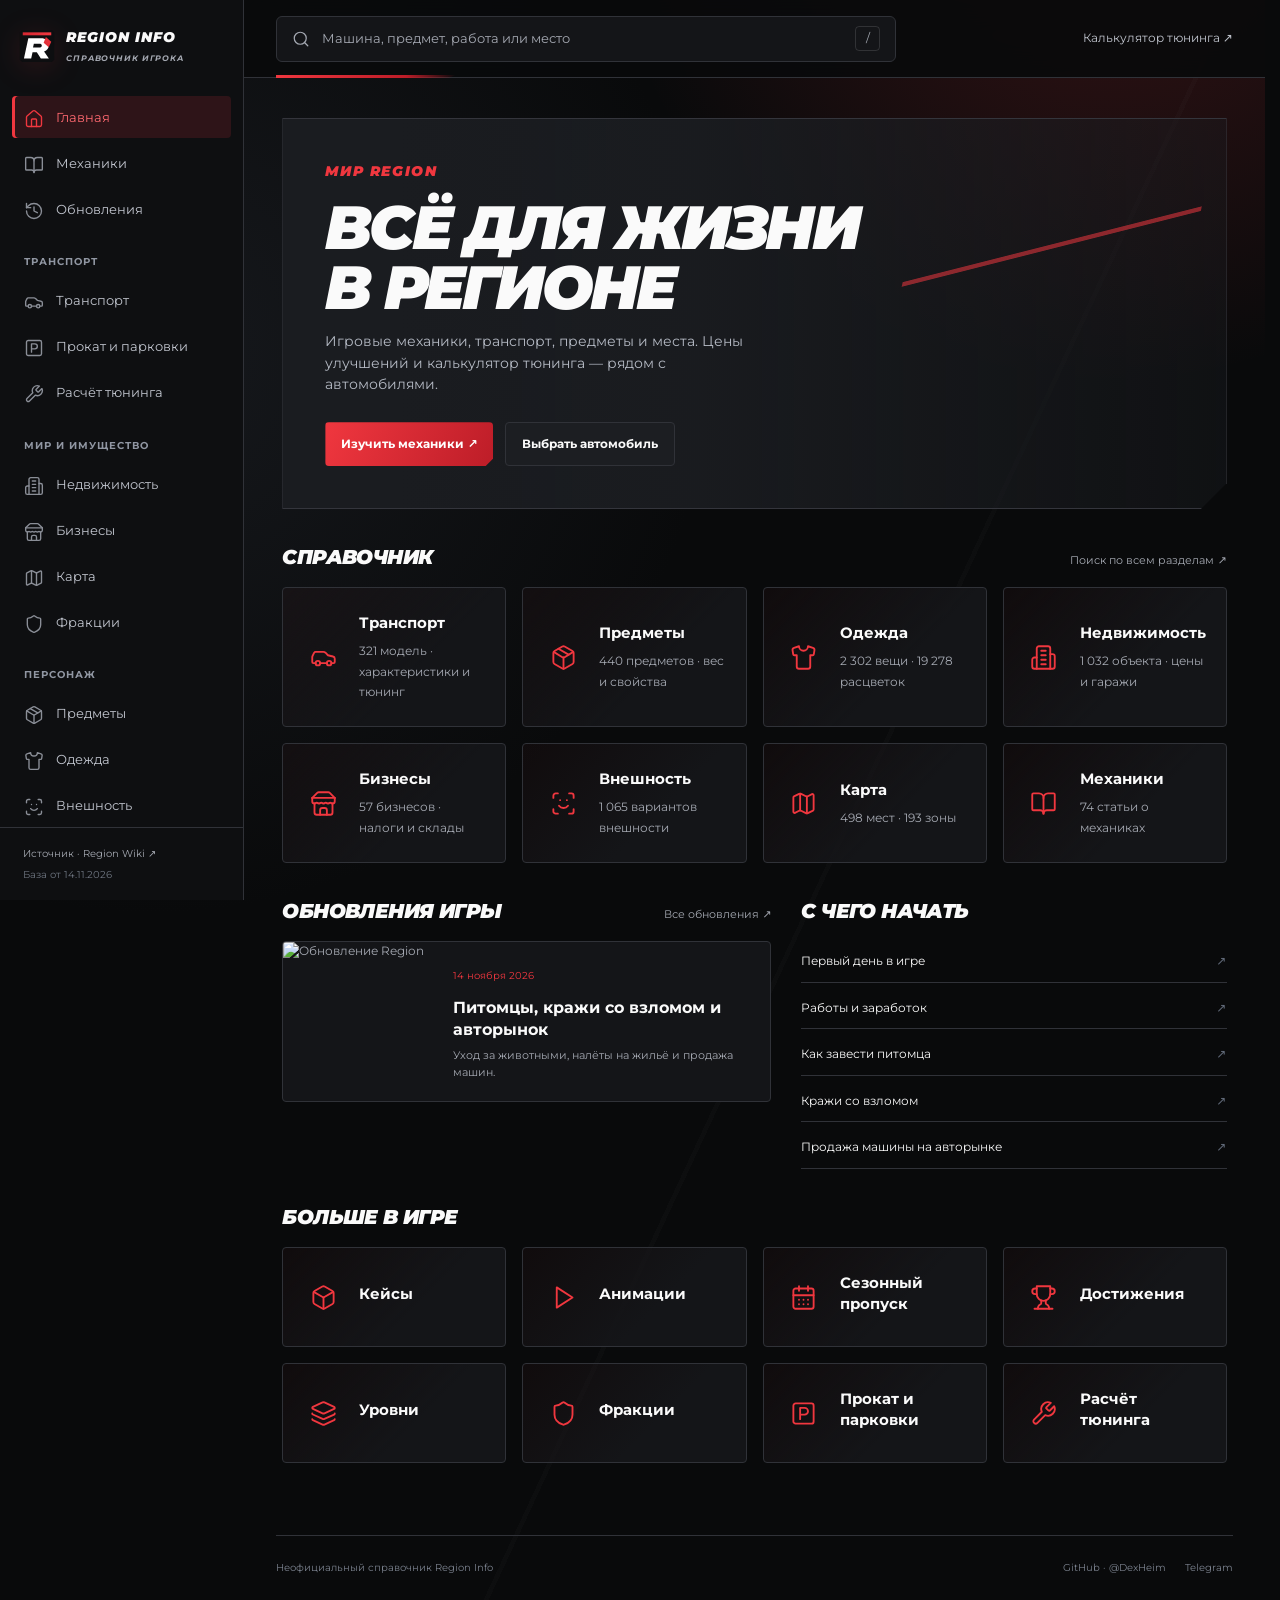
==== commit aad85bc9: "Replace header suggestions with a global search dialog" ====
--- a/index.html
+++ b/index.html
@@ -8,7 +8,7 @@
   <title>Region Info — справочник по игре Region</title>
   <link rel="icon" href="assets/img/region-info-icon.svg" type="image/svg+xml">
   <link rel="stylesheet" href="assets/css/fonts.css">
-  <link rel="stylesheet" href="assets/css/wiki.css?v=20261114-9">
+  <link rel="stylesheet" href="assets/css/wiki.css?v=20261114-12">
   <link rel="stylesheet" href="assets/css/catalog.css?v=20261114-9">
   <link rel="stylesheet" href="assets/css/details.css?v=20261114-9">
 </head>
@@ -31,12 +31,11 @@
     <header class="topbar">
       <button class="icon-button menu-button" id="menuButton" aria-label="Открыть разделы" aria-expanded="false" aria-controls="sidebar"><svg class="icon" aria-hidden="true"><use href="assets/img/icons.svg#menu"></use></svg></button>
       <a class="mobile-brand" href="#/">REGION INFO</a>
-      <form class="global-search" id="globalSearch" role="search">
-        <span aria-hidden="true"><svg class="icon" aria-hidden="true"><use href="assets/img/icons.svg#search"></use></svg></span>
-        <label class="sr-only" for="globalQuery">Поиск по всему справочнику</label>
-        <input id="globalQuery" type="search" placeholder="Найти в справочнике" autocomplete="off">
-        <button type="submit" aria-label="Найти"><svg class="icon" aria-hidden="true"><use href="assets/img/icons.svg#corner-down-left"></use></svg></button>
-      </form>
+      <button class="global-search" id="openSearch" type="button" aria-label="Поиск по всему справочнику" aria-haspopup="dialog" aria-controls="searchDialog" aria-expanded="false" disabled>
+        <svg class="icon" aria-hidden="true"><use href="assets/img/icons.svg#search"></use></svg>
+        <span>Машина, предмет, работа или место</span>
+        <kbd>/</kbd>
+      </button>
       <a class="topbar-tuning" href="#/tuning">Калькулятор тюнинга ↗</a>
     </header>
     <main id="main" tabindex="-1"><div class="loading" role="status">Загружаем справочник…</div></main>
@@ -45,6 +44,21 @@
       <span><a href="https://github.com/DexHeim" target="_blank" rel="noreferrer">GitHub · @DexHeim</a> <a href="https://t.me/DexHeim" target="_blank" rel="noreferrer">Telegram</a></span>
     </footer>
   </div>
+  <dialog id="searchDialog" class="search-dialog" aria-label="Поиск по справочнику">
+    <form class="search-dialog-form" id="globalSearch" role="search">
+      <svg class="icon" aria-hidden="true"><use href="assets/img/icons.svg#search"></use></svg>
+      <label class="sr-only" for="globalQuery">Поиск по всему справочнику</label>
+      <input id="globalQuery" type="search" role="combobox" aria-autocomplete="list" aria-controls="globalSearchOptions" aria-expanded="false" placeholder="Машина, предмет, работа или место" autocomplete="off" autofocus>
+      <button class="search-dialog-clear icon-button" id="globalSearchClear" type="button" aria-label="Очистить поиск" hidden><svg class="icon" aria-hidden="true"><use href="assets/img/icons.svg#x"></use></svg></button>
+      <button class="search-dialog-close" id="closeSearch" type="button" aria-label="Закрыть поиск"><kbd>Esc</kbd><svg class="icon" aria-hidden="true"><use href="assets/img/icons.svg#x"></use></svg></button>
+    </form>
+    <div class="search-suggestions" id="globalSuggestions"><div id="globalSearchOptions" role="listbox" aria-label="Разделы справочника"></div></div>
+    <p class="sr-only" id="globalSearchStatus" role="status"></p>
+    <div class="search-dialog-footer">
+      <span class="search-key-hints"><span><kbd>↑</kbd><kbd>↓</kbd> выбрать</span><span><kbd>↵</kbd> открыть</span><span><kbd>Esc</kbd> закрыть</span></span>
+      <button class="search-all" id="showAllSearch" type="submit" form="globalSearch">Открыть страницу поиска <svg class="icon" aria-hidden="true"><use href="assets/img/icons.svg#arrow-right"></use></svg></button>
+    </div>
+  </dialog>
   <aside id="compareTray" class="compare-tray" hidden aria-live="polite">
     <span id="compareCount"></span>
     <button id="compareClear" class="quiet-button" type="button">Очистить</button>
@@ -62,6 +76,6 @@
   <div id="toast" class="toast" role="status" hidden></div>
   <noscript><p>Для поиска, каталогов и карты включите JavaScript. <a href="https://wiki.region.game/">Открыть Region Wiki</a></p></noscript>
   <script src="assets/js/tuning.js?v=20260925-4"></script>
-  <script src="assets/js/wiki.js?v=20261114-9" defer></script>
+  <script src="assets/js/wiki.js?v=20261114-12" defer></script>
 </body>
 </html>
--- a/assets/css/wiki.css
+++ b/assets/css/wiki.css
@@ -13,6 +13,7 @@
   font-family: Montserrat, Inter, ui-sans-serif, system-ui, "Segoe UI", sans-serif;
 }
 * { box-sizing: border-box; }
+html { scrollbar-gutter: stable; }
 body {
   min-width: 0;
   margin: 0;
@@ -50,13 +51,13 @@
 .sidebar-footer span { display: block; margin-top: 5px; color: #6e7580; }
 .workspace { margin-left: 244px; }
 .topbar { height: 78px; display: flex; align-items: center; justify-content: space-between; gap: 18px; padding: 0 32px; border-bottom: 1px solid var(--line); background: #090a0beb; position: sticky; top: 0; z-index: 20; backdrop-filter: blur(16px); }
-.global-search { display: flex; gap: 12px; align-items: center; width: min(520px, 65%); min-height: 44px; padding: 0 14px; border: 1px solid var(--line); border-radius: 6px; background: var(--panel); }
-.global-search:focus-within { border-color: #ba4a53; }
-.global-search > span { display: flex; color: var(--muted); }
-.global-search input { width: 100%; border: 0; background: transparent; padding-left: 0; font-size: 13px; }
-.global-search button { color: var(--muted); border: 1px solid var(--line); border-radius: 3px; background: none; width: 28px; height: 26px; display: grid; place-items: center; padding: 0; }
+.global-search { display: flex; gap: 12px; align-items: center; width: min(620px, 70%); min-width: 0; min-height: 46px; padding: 0 15px; border: 1px solid var(--line); border-radius: 6px; background: var(--panel); color: var(--muted); text-align: left; }
+.global-search:hover, .global-search[aria-expanded="true"] { border-color: #ba4a53; }
+.global-search > .icon { width: 18px; height: 18px; flex-shrink: 0; }
+.global-search > span { min-width: 0; overflow: hidden; white-space: nowrap; text-overflow: ellipsis; font-size: 13px; }
+.global-search > kbd, .search-dialog kbd { display: inline-grid; place-items: center; min-width: 25px; min-height: 25px; padding: 1px 6px; border: 1px solid #ffffff20; border-radius: 4px; color: var(--muted); font: inherit; font-size: 12px; }
+.global-search > kbd { margin-left: auto; }
 .topbar-tuning { font-size: 12px; color: #c2c6cf; white-space: nowrap; }
-.global-search button .icon { width: 14px; height: 14px; }
 .topbar::after { content: ""; position: absolute; bottom: -1px; left: 32px; width: 180px; height: 3px; background: linear-gradient(90deg, var(--accent), var(--accent-dark) 72%, transparent); clip-path: polygon(0 0,100% 0,96% 100%,0 100%); }
 .icon-button.menu-button, .mobile-brand { display: none; }
 .icon-button.sidebar-close, .menu-backdrop { display: none; }
@@ -131,6 +132,15 @@
 .media-placeholder--currency { color: #d5ba7b; font-size: 92px; }
 .media-unavailable { font-size: 12px; color: var(--muted); }
 .media-note { border: 1px solid var(--line); border-radius: 9px; padding: 18px; background: var(--panel); color: var(--muted); font-size: 13px; }
+.animation-audio { display: flex; align-items: center; gap: 14px; width: 100%; margin-top: 12px; }
+.animation-sound { display: inline-flex; align-items: center; justify-content: center; gap: 8px; min-height: 38px; padding: 8px 12px; border: 1px solid var(--line); border-radius: 4px; background: #151619; color: var(--text); font-size: 12px; white-space: nowrap; }
+.animation-sound[aria-pressed="true"] { color: #ff969d; border-color: #a13d46; }
+.animation-sound .icon { width: 18px; height: 18px; }
+.animation-audio .animation-volume { flex: 1; width: 100%; max-width: 160px; min-width: 60px; padding: 0; accent-color: var(--accent); }
+.card-visual .animation-audio { position: absolute; bottom: 10px; left: 10px; z-index: 1; width: auto; margin: 0; }
+.card-visual .animation-sound { width: 36px; min-height: 36px; padding: 8px; background: #111214e8; }
+.card-visual .animation-volume, .card-visual .animation-sound span { display: none; }
+.animation-video--audio::-webkit-media-controls-mute-button, .animation-video--audio::-webkit-media-controls-volume-slider, .animation-video--audio::-webkit-media-controls-volume-control-container { display: none; }
 .card-badge { position: absolute; z-index: 1; top: 12px; left: 12px; padding: 5px 9px; border: 1px solid #ffffff24; border-radius: 6px; background: #101113d9; font-size: 11px; font-weight: 600; }
 .card-body { display: flex; flex-direction: column; padding: 18px; flex: 1; }
 .card-category { font-size: 12px; color: var(--muted); margin: 0 0 8px; }
@@ -248,11 +258,89 @@
 .compare-table thead th { position: sticky; top: 0; z-index: 1; background: var(--panel); }
 .compare-table img { width: 160px; height: 95px; object-fit: contain; display: block; }
 .compare-table .best { color: #8ed89f; background: #2b51382d; }
-.search-results { max-width: 960px; }
-.search-result { display: block; padding: 20px 0; border-bottom: 1px solid var(--line); }
-.search-result h2 { margin: 6px 0; font-size: 18px; }
-.search-result p { font-size: 12px; color: var(--muted); margin: 7px 0; }
-.search-result span { color: var(--accent); font-size: 10px; }
+.search-page { max-width: 1120px; margin-inline: auto; }
+.search-form { display: grid; grid-template-columns: minmax(0,1fr) auto; align-items: stretch; gap: 12px; margin: 28px 0 20px; }
+.search-input { display: flex; align-items: center; gap: 12px; padding: 0 16px; min-width: 0; border: 1px solid #48414a; border-radius: 6px; background: var(--panel); }
+.search-input:focus-within { border-color: var(--accent); box-shadow: 0 0 0 3px #f0373f12; }
+.search-input > .icon { color: var(--muted); }
+.search-input input { width: 100%; padding: 17px 0; border: 0; background: none; font-size: 16px; outline: none; }
+.search-input input::-webkit-search-cancel-button { -webkit-appearance: none; }
+.search-input .search-clear { flex-shrink: 0; width: 32px; height: 32px; background: transparent; border: 0; color: var(--muted); }
+.search-clear .icon { width: 17px; height: 17px; }
+.search-form > button { min-width: 100px; }
+.search-scopes { display: flex; flex-wrap: wrap; gap: 8px; margin: 20px 0; }
+.search-scopes:empty, .search-count:empty { display: none; }
+.search-scopes a { display: inline-flex; align-items: center; gap: 9px; min-height: 38px; padding: 8px 12px; border: 1px solid var(--line); border-radius: 4px; background: var(--panel); color: #b8bdc7; font-size: 12px; }
+.search-scopes a span { color: var(--muted); font-size: 10px; }
+.search-scopes a[aria-current] { color: #ff969d; border-color: #a13d46; background: var(--accent-soft); }
+.search-scopes a:hover { border-color: #a13d46; }
+.search-count { color: var(--muted); font-size: 12px; margin: 24px 0 16px; }
+.search-results[aria-busy="true"] { opacity: .65; }
+.search-result-list { display: grid; gap: 14px; }
+.search-result { display: grid; grid-template-columns: 160px minmax(0,1fr) 18px; gap: 12px 24px; padding: 20px; border: 1px solid var(--line); border-radius: 6px; background: linear-gradient(120deg,#ffffff03,var(--panel)); }
+.search-result:hover { border-color: #a13d46; background: var(--panel); }
+.search-result .search-media { grid-row: 1 / span 2; width: 100%; height: 100%; min-height: 120px; max-height: 220px; border-radius: 4px; background: #1a1c21; }
+.search-media > .icon { width: 38px; height: 38px; color: #999eaa; }
+.search-result .search-media img { padding: 12px; }
+.search-result .search-media img.media-icon { padding: 45px; }
+.search-media--cover img { object-fit: cover; padding: 0 !important; }
+.search-result-main { min-width: 0; }
+.search-result-type { color: var(--muted); font-size: 11px; margin: 0 0 8px; }
+.search-result h2 { color: var(--text); font-size: 20px; line-height: 1.4; margin: 0 0 8px; overflow-wrap: anywhere; }
+.search-result-summary { display: -webkit-box; -webkit-line-clamp: 2; -webkit-box-orient: vertical; overflow: hidden; color: #b8bdc7; font-size: 13px; line-height: 1.75; margin: 0; }
+.search-result > .icon { color: #8b909b; width: 18px; height: 18px; margin-top: 4px; }
+.search-facts { grid-column: 2; display: flex; flex-wrap: wrap; gap: 12px 24px; padding: 12px 0 0; margin: 0; border-top: 1px solid var(--line); }
+.search-facts > div { min-width: 100px; max-width: 280px; }
+.search-facts dt { font-size: 10px; color: var(--muted); margin-bottom: 5px; }
+.search-facts dd { font-size: 14px; line-height: 1.5; font-weight: 650; margin: 0; color: #edf0f4; overflow-wrap: anywhere; }
+.search-facts > div:first-child dd { color: #ff969d; }
+.search-empty { padding: 32px 24px; border: 1px solid var(--line); border-radius: 6px; background: var(--panel); }
+.search-empty h2 { font-size: 20px; margin-bottom: 12px; }
+.search-empty p { color: var(--muted); font-size: 14px; margin: 0 0 20px; }
+.search-start h2 { font-size: 17px; margin: 32px 0 16px; }
+.search-examples { display: flex; flex-wrap: wrap; gap: 10px; }
+.search-examples a { display: inline-flex; align-items: center; gap: 9px; min-height: 42px; padding: 10px 13px; border: 1px solid var(--line); border-radius: 4px; background: var(--panel); font-size: 12px; }
+.search-examples .icon { width: 15px; height: 15px; color: var(--muted); }
+.search-directory { display: grid; grid-template-columns: repeat(3,minmax(0,1fr)); gap: 12px; }
+.search-directory a { display: flex; align-items: center; gap: 12px; min-width: 0; padding: 18px; background: var(--panel); border: 1px solid var(--line); border-radius: 4px; font-size: 13px; }
+.search-directory a:hover, .search-examples a:hover { border-color: #a13d46; }
+.search-directory .icon { color: #c46871; width: 19px; height: 19px; }
+.search-directory small { margin-left: auto; color: var(--muted); font-size: 11px; }
+body:has(.search-dialog[open]) { overflow: hidden; }
+.search-dialog { position: fixed; inset: 0; width: min(880px,calc(100% - 48px)); max-width: none; max-height: min(760px,calc(100dvh - 120px)); margin: min(12vh,110px) auto auto; padding: 0; border: 1px solid #414248; border-radius: 14px; background: #1b1c20; color: var(--text); box-shadow: 0 30px 100px #000a; overflow: hidden; }
+.search-dialog[open] { display: flex; flex-direction: column; }
+.search-dialog::backdrop { background: #000b; backdrop-filter: blur(3px); }
+.search-dialog-form { display: flex; align-items: center; gap: 16px; flex-shrink: 0; min-height: 84px; padding: 12px 24px; border-bottom: 2px solid var(--accent); }
+.search-dialog-form > .icon { width: 24px; height: 24px; color: var(--muted); }
+.search-dialog-form input { flex: 1; width: 100%; min-width: 0; padding: 12px 0; background: none; border: 0; border-radius: 0; outline: none; font-size: 18px; }
+.search-dialog-form input::-webkit-search-cancel-button { -webkit-appearance: none; }
+.search-dialog-close { display: grid; place-items: center; flex-shrink: 0; min-width: 42px; min-height: 42px; padding: 0; background: none; }
+.search-dialog-close:hover kbd { color: var(--text); border-color: #84848d; }
+.search-dialog-close > .icon { display: none; }
+.search-dialog-clear { flex-shrink: 0; background: none; border: 0; color: var(--muted); }
+.search-dialog-clear .icon { width: 18px; height: 18px; }
+.search-suggestions { min-height: 130px; overflow-y: auto; overscroll-behavior: contain; padding: 20px; }
+.search-suggestion-label { margin: 0 0 14px; color: var(--muted); font-size: 12px; }
+.search-section-options { display: flex; flex-wrap: wrap; gap: 10px; }
+.search-section-option { min-height: 46px; padding: 11px 16px; border: 1px solid #383a40; border-radius: 8px; background: transparent; color: #cbd0d9; font-size: 14px; }
+.search-section-option:hover, .search-section-option[aria-selected="true"] { background: var(--accent-soft); border-color: #ac4650; color: #ffadb2; }
+.search-option { display: grid; grid-template-columns: 52px minmax(0,1fr) 18px; align-items: center; gap: 14px; width: 100%; padding: 12px; border: 1px solid transparent; border-radius: 6px; background: none; text-align: left; color: var(--text); }
+.search-option:hover, .search-option[aria-selected="true"] { background: #ffffff07; border-color: #674048; }
+.search-option .search-media { width: 48px; height: 48px; min-height: 0; border-radius: 4px; background: #202228; }
+.search-option .search-media img, .search-option .search-media img.media-icon { padding: 5px; }
+.search-option .search-media > .icon { width: 23px; height: 23px; }
+.search-option .search-option-text { display: grid; gap: 6px; min-width: 0; }
+.search-option b { font-size: 14px; line-height: 1.5; font-weight: 650; overflow-wrap: anywhere; }
+.search-option small { font-size: 11px; line-height: 1.6; color: var(--muted); }
+.search-option > .icon { width: 16px; height: 16px; color: #767c87; }
+.search-dialog-footer { display: flex; align-items: center; justify-content: space-between; gap: 16px; flex-shrink: 0; padding: 12px 20px; border-top: 1px solid #34363b; }
+.search-key-hints { display: flex; flex-wrap: wrap; gap: 12px; color: var(--muted); font-size: 10px; }
+.search-key-hints > span { display: inline-flex; align-items: center; gap: 4px; }
+.search-key-hints kbd { min-width: 22px; min-height: 22px; font-size: 11px; padding: 0 4px; }
+.search-all { display: inline-flex; justify-content: center; align-items: center; gap: 10px; min-height: 40px; padding: 8px 12px; border-radius: 4px; background: var(--raised); color: #ff969d; font-size: 12px; white-space: nowrap; }
+.search-all:hover { background: var(--accent-soft); }
+.search-all .icon { width: 16px; height: 16px; }
+.search-suggestion-empty { font-size: 14px; color: var(--muted); padding: 20px 12px; margin: 0; }
 .map-layout { display: grid; grid-template-columns: 230px minmax(0,1fr); border: 1px solid var(--line); border-radius: var(--radius); overflow: hidden; height: 680px; max-height: calc(100vh - 240px); min-height: 420px; }
 .map-filters { padding: 20px; background: var(--panel); overflow: auto; }
 .map-filters input[type="search"] { width: 100%; font-size: 11px; margin-bottom: 12px; }
@@ -403,7 +491,7 @@
   .topbar { height: 67px; padding: 0 20px; }
   .topbar-tuning { display: none; }
   .global-search { margin-left: auto; width: min(400px,55%); }
-  .global-search input { font-size: 12px; }
+  .global-search > span { font-size: 12px; }
   .compare-tray { left: 50%; }
   .vehicle-catalog { grid-template-columns: 185px minmax(0,1fr); gap: 20px; }
   .vehicle-grid:not(.vehicle-grid--list) { grid-template-columns: repeat(2,minmax(0,1fr)); }
@@ -434,9 +522,44 @@
 @media (max-width: 600px) {
   main { padding: 24px 16px 55px; }
   .topbar { gap: 10px; padding: 0 14px; }
-  .global-search { gap: 8px; width: 50%; padding: 0 10px; }
-  .global-search input { padding-right: 0; }
-  .global-search button { display: none; }
+  .global-search { gap: 8px; flex: 1; width: auto; padding: 0 10px; }
+  .global-search > kbd { display: none; }
+  .search-dialog { width: calc(100% - 20px); max-height: calc(100dvh - 32px); margin-top: 16px; border-radius: 10px; }
+  .search-dialog-form { gap: 10px; padding: 10px 14px; min-height: 66px; }
+  .search-dialog-form > .icon { width: 20px; height: 20px; }
+  .search-dialog-form input { font-size: 16px; }
+  .search-dialog-close { min-width: 36px; min-height: 40px; }
+  .search-dialog-close > kbd { display: none; }
+  .search-dialog-close > .icon { display: block; width: 19px; height: 19px; color: var(--muted); }
+  .search-suggestions { padding: 16px 12px; }
+  .search-section-options { gap: 8px; }
+  .search-section-option { min-height: 44px; padding: 10px 12px; font-size: 12px; }
+  .search-option { gap: 10px; grid-template-columns: 44px minmax(0,1fr); padding: 10px 6px; }
+  .search-option > .icon { display: none; }
+  .search-option .search-media { width: 44px; height: 44px; }
+  .search-dialog-footer { padding: 10px 12px; }
+  .search-key-hints { display: none; }
+  .search-all { width: 100%; min-height: 44px; }
+  .search-form { gap: 8px; }
+  .search-form > button { min-width: 72px; padding-inline: 12px; }
+  .search-input { gap: 8px; padding-inline: 12px; }
+  .search-input > .icon { width: 17px; height: 17px; }
+  .search-scopes { flex-wrap: nowrap; overflow-x: auto; padding-bottom: 6px; scrollbar-width: thin; scrollbar-color: #525561 transparent; }
+  .search-scopes a { flex-shrink: 0; white-space: nowrap; }
+  .search-result { grid-template-columns: 80px minmax(0,1fr); gap: 14px; padding: 16px; }
+  .search-result .search-media { grid-row: 1; min-height: 80px; height: 90px; }
+  .search-result .search-media img { padding: 5px; }
+  .search-result .search-media img.media-icon { padding: 22px; }
+  .search-result > .icon { display: none; }
+  .search-result h2 { font-size: 16px; }
+  .search-result-summary { font-size: 12px; }
+  .search-facts { grid-column: 1 / -1; display: grid; grid-template-columns: repeat(2,minmax(0,1fr)); gap: 14px; }
+  .search-facts > div { min-width: 0; }
+  .search-facts > div:nth-child(3):last-child { grid-column: 1 / -1; }
+  .search-facts dd { font-size: 13px; }
+  .search-directory { grid-template-columns: repeat(2,minmax(0,1fr)); gap: 10px; }
+  .search-directory a { padding: 14px; font-size: 12px; }
+  .search-directory small { display: none; }
   .hero { padding: 28px 23px; min-height: 300px; background-position: center; }
   h1 { letter-spacing: -1px; }
   .hero h1 { font-size: 34px; }
@@ -552,6 +675,7 @@
 }
 @media (max-width: 380px) {
   .section-grid { grid-template-columns: minmax(0,1fr); }
+  .search-directory { grid-template-columns: minmax(0,1fr); }
 }
 @media (prefers-reduced-motion: reduce) {
   *, *::before, *::after { scroll-behavior: auto !important; transition: none !important; }
